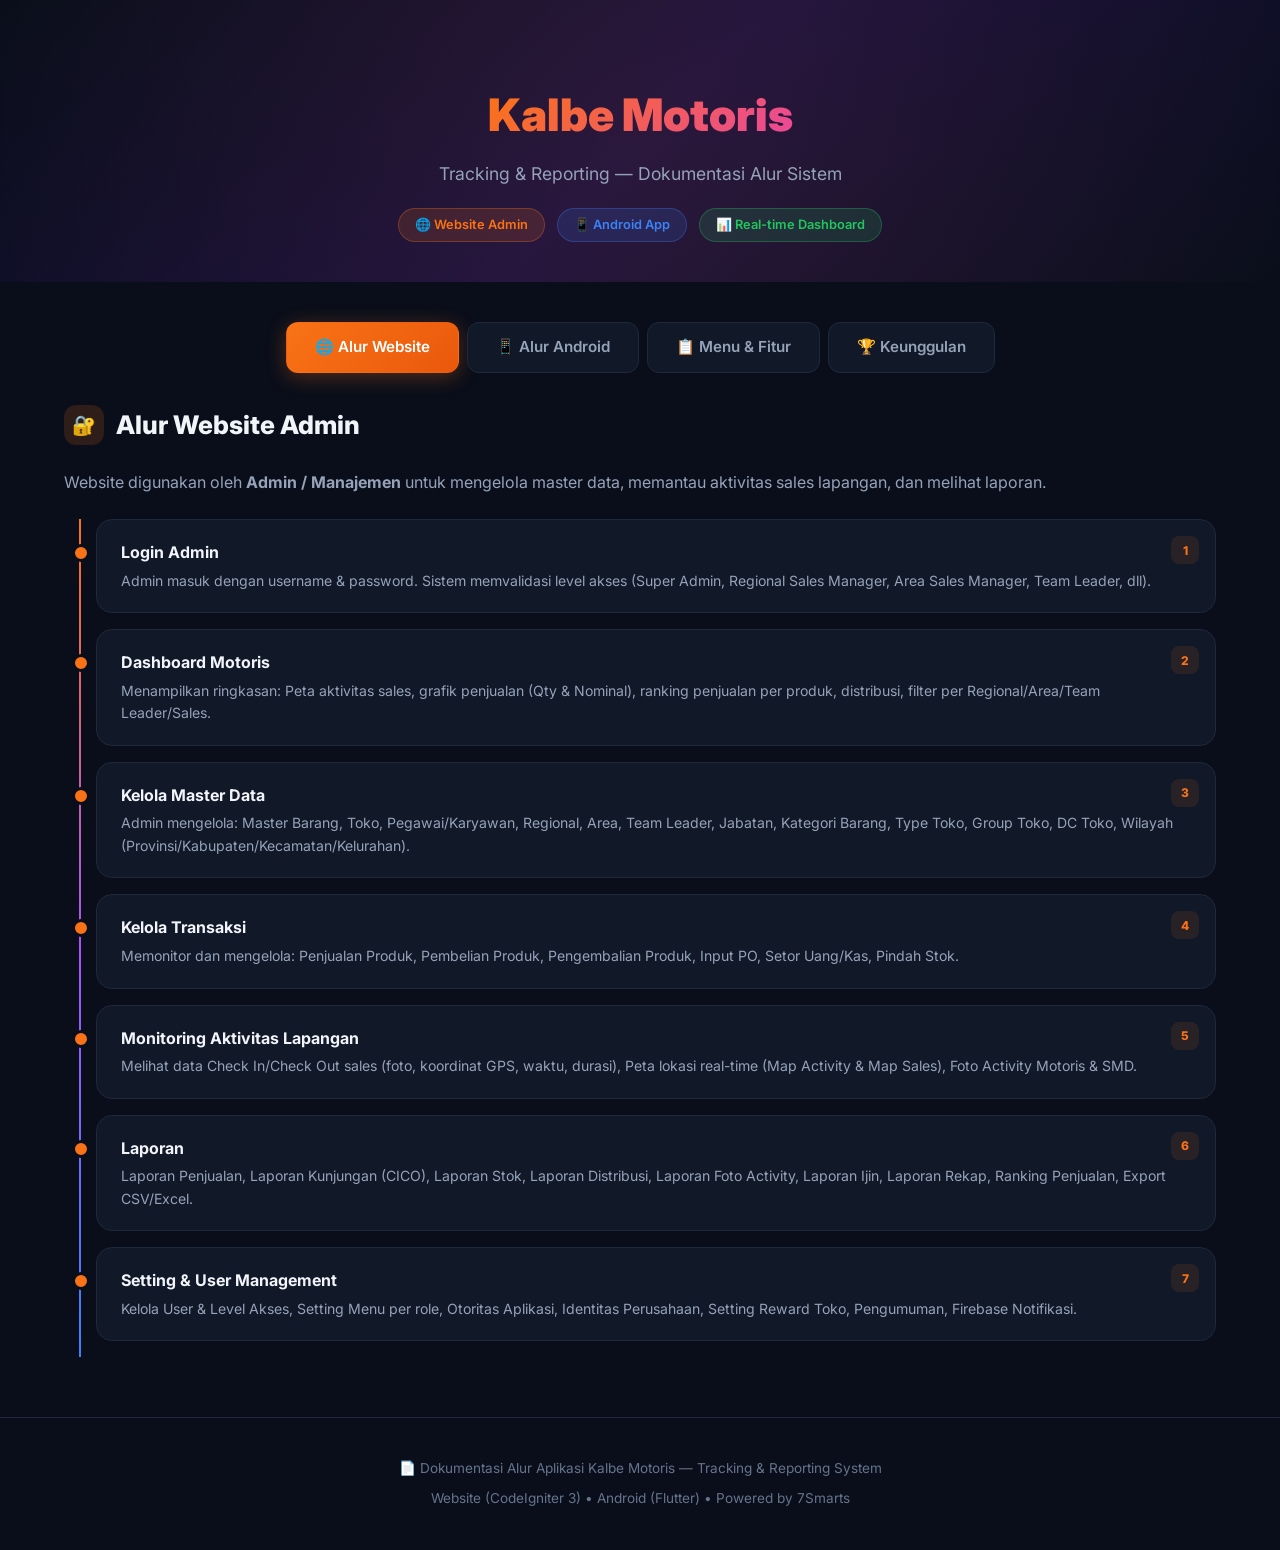
==== ag/index.html @ a58f9552 "oke" ====
<!DOCTYPE html>
<html lang="id">
<head>
  <meta charset="UTF-8">
  <meta name="viewport" content="width=device-width, initial-scale=1.0">
  <title>Alur Aplikasi — Kalbe Motoris</title>
  <link rel="stylesheet" href="style.css">
</head>
<body>

<!-- HERO -->
<div class="hero">
  <h1><span>Kalbe Motoris</span></h1>
  <p>Tracking &amp; Reporting — Dokumentasi Alur Sistem</p>
  <div class="badge-row">
    <span class="badge badge-orange">🌐 Website Admin</span>
    <span class="badge badge-blue">📱 Android App</span>
    <span class="badge badge-green">📊 Real-time Dashboard</span>
  </div>
</div>

<!-- TABS -->
<div class="container">
  <div class="tabs">
    <div class="tab active" onclick="showTab('web')">🌐 Alur Website</div>
    <div class="tab" onclick="showTab('android')">📱 Alur Android</div>
    <div class="tab" onclick="showTab('menu')">📋 Menu &amp; Fitur</div>
    <div class="tab" onclick="showTab('keunggulan')">🏆 Keunggulan</div>
  </div>

  <!-- ===== TAB: WEBSITE ===== -->
  <div id="tab-web" class="tab-content active">
    <div class="section">
      <div class="section-title"><div class="icon icon-orange">🔐</div> Alur Website Admin</div>
      <p style="color:var(--text2);margin-bottom:24px;">Website digunakan oleh <strong>Admin / Manajemen</strong> untuk mengelola master data, memantau aktivitas sales lapangan, dan melihat laporan.</p>
      <div class="flow">
        <div class="flow-step"><span class="step-num">1</span><h4>Login Admin</h4><p>Admin masuk dengan username & password. Sistem memvalidasi level akses (Super Admin, Regional Sales Manager, Area Sales Manager, Team Leader, dll).</p></div>
        <div class="flow-step"><span class="step-num">2</span><h4>Dashboard Motoris</h4><p>Menampilkan ringkasan: Peta aktivitas sales, grafik penjualan (Qty & Nominal), ranking penjualan per produk, distribusi, filter per Regional/Area/Team Leader/Sales.</p></div>
        <div class="flow-step"><span class="step-num">3</span><h4>Kelola Master Data</h4><p>Admin mengelola: Master Barang, Toko, Pegawai/Karyawan, Regional, Area, Team Leader, Jabatan, Kategori Barang, Type Toko, Group Toko, DC Toko, Wilayah (Provinsi/Kabupaten/Kecamatan/Kelurahan).</p></div>
        <div class="flow-step"><span class="step-num">4</span><h4>Kelola Transaksi</h4><p>Memonitor dan mengelola: Penjualan Produk, Pembelian Produk, Pengembalian Produk, Input PO, Setor Uang/Kas, Pindah Stok.</p></div>
        <div class="flow-step"><span class="step-num">5</span><h4>Monitoring Aktivitas Lapangan</h4><p>Melihat data Check In/Check Out sales (foto, koordinat GPS, waktu, durasi), Peta lokasi real-time (Map Activity & Map Sales), Foto Activity Motoris & SMD.</p></div>
        <div class="flow-step"><span class="step-num">6</span><h4>Laporan</h4><p>Laporan Penjualan, Laporan Kunjungan (CICO), Laporan Stok, Laporan Distribusi, Laporan Foto Activity, Laporan Ijin, Laporan Rekap, Ranking Penjualan, Export CSV/Excel.</p></div>
        <div class="flow-step"><span class="step-num">7</span><h4>Setting & User Management</h4><p>Kelola User & Level Akses, Setting Menu per role, Otoritas Aplikasi, Identitas Perusahaan, Setting Reward Toko, Pengumuman, Firebase Notifikasi.</p></div>
      </div>
    </div>
  </div>

  <!-- ===== TAB: ANDROID ===== -->
  <div id="tab-android" class="tab-content">
    <div class="section">
      <div class="section-title"><div class="icon icon-blue">📱</div> Alur Aplikasi Android (Sales Lapangan)</div>
      <p style="color:var(--text2);margin-bottom:24px;">Aplikasi Android (Flutter) digunakan oleh <strong>Sales/Motoris</strong> di lapangan untuk check in ke toko, melakukan transaksi, dan dokumentasi aktivitas.</p>
      <div class="flow">
        <div class="flow-step"><span class="step-num">1</span><h4>Splash Screen</h4><p>Menampilkan logo Kalbe Motoris selama 1 detik saat inisialisasi aplikasi. Dark mode dengan aksen oranye.</p></div>
        <div class="flow-step"><span class="step-num">2</span><h4>Login</h4><p>Input Username & Password. Auto-login jika sesi masih aktif. Tersimpan di SharedPreferences. Jika password baru, diarahkan ke halaman Ganti Password.</p></div>
        <div class="flow-step"><span class="step-num">3</span><h4>Home Panel (Bottom Navigation)</h4><p>5 tab navigasi bawah: <strong>Home</strong> (Check In & Menu), <strong>Log Produk</strong> (riwayat produk), <strong>Log Uang</strong> (riwayat keuangan), <strong>Log Activity</strong> (riwayat aktivitas), <strong>Profile</strong> (data diri & logout).</p></div>
        <div class="flow-step"><span class="step-num">4</span><h4>Check In ke Toko</h4><p>Sales memilih toko terdekat (berdasarkan GPS) atau membuat toko baru (NOO). Wajib foto Check In. Lokasi GPS & alamat otomatis tercatat. Peta Google Maps menampilkan posisi saat ini.</p></div>
        <div class="flow-step"><span class="step-num">5</span><h4>Menu Transaksi (Setelah Check In)</h4><p>Menu muncul dinamis sesuai hak akses. Tersedia: Penjualan, Pembelian, Distribusi Produk, Distribusi Kategori, Foto Activity Motoris, Foto Activity SMD, Pengembalian, Input PO, Setor Uang, Input Stok, Input Ijin.</p></div>
        <div class="flow-step"><span class="step-num">6</span><h4>Transaksi di Toko</h4><p><strong>Penjualan:</strong> Pilih produk → input qty & harga → simpan detail → posting.<br><strong>Pembelian:</strong> Catat pembelian dari distributor.<br><strong>Distribusi:</strong> Checklist ketersediaan produk di toko vs kompetitor.<br><strong>Foto Activity:</strong> Upload foto aktivitas promosi di toko.</p></div>
        <div class="flow-step"><span class="step-num">7</span><h4>Check Out</h4><p>Setelah selesai, sales melakukan Check Out. Wajib foto Check Out. Lokasi GPS tercatat. Durasi kunjungan terhitung otomatis.</p></div>
        <div class="flow-step"><span class="step-num">8</span><h4>Kunjungan Berikutnya</h4><p>Sales berpindah ke toko lain, ulangi proses Check In → Transaksi → Check Out. Jumlah kunjungan hari ini tercatat di Home.</p></div>
      </div>
    </div>
  </div>

  <!-- ===== TAB: MENU ===== -->
  <div id="tab-menu" class="tab-content">
    <!-- Website Menus -->
    <div class="section">
      <div class="section-title"><div class="icon icon-orange">🌐</div> Menu Website Admin</div>
      <div class="menu-grid">
        <div class="menu-card"><h4><span class="emoji">📊</span> Dashboard Motoris</h4><p>Dashboard interaktif dengan grafik penjualan (Qty & Nominal), ranking produk, peta aktivitas, filter multi-level (Nasional → Regional → Area → Team Leader → Sales).</p><span class="tag tag-laporan">Dashboard</span></div>
        <div class="menu-card"><h4><span class="emoji">📦</span> Master Barang</h4><p>Kelola data produk: kode, nama, kategori, type, merk, satuan, kelompok, harga. Termasuk detail barang dan rasio satuan.</p><span class="tag tag-master">Master</span></div>
        <div class="menu-card"><h4><span class="emoji">🏪</span> Master Toko</h4><p>Data toko/outlet: nama, alamat, group toko, type toko, DC toko, kelurahan, koordinat GPS, type lokasi.</p><span class="tag tag-master">Master</span></div>
        <div class="menu-card"><h4><span class="emoji">👥</span> Master Pegawai</h4><p>Data karyawan, jabatan, team level (Regional, Sub-Regional, Team Leader, Cabang), area kerja, dan wilayah.</p><span class="tag tag-master">Master</span></div>
        <div class="menu-card"><h4><span class="emoji">🗺️</span> Wilayah</h4><p>Kelola hierarki wilayah: Provinsi, Kabupaten, Kecamatan, Kelurahan. Regional, Area, dan Spot Area.</p><span class="tag tag-master">Master</span></div>
        <div class="menu-card"><h4><span class="emoji">🛒</span> Penjualan</h4><p>Monitoring transaksi penjualan dari sales lapangan. Detail produk, qty, harga, total per transaksi.</p><span class="tag tag-transaksi">Transaksi</span></div>
        <div class="menu-card"><h4><span class="emoji">📥</span> Pembelian</h4><p>Catat pembelian produk dari distributor. Master & detail pembelian.</p><span class="tag tag-transaksi">Transaksi</span></div>
        <div class="menu-card"><h4><span class="emoji">🔄</span> Pengembalian</h4><p>Proses retur/pengembalian produk dari toko ke distributor.</p><span class="tag tag-transaksi">Transaksi</span></div>
        <div class="menu-card"><h4><span class="emoji">📋</span> Input PO</h4><p>Purchase Order dari toko. Master & detail PO dengan approval flow.</p><span class="tag tag-transaksi">Transaksi</span></div>
        <div class="menu-card"><h4><span class="emoji">💰</span> Setor Uang/Kas</h4><p>Pencatatan setor uang dari sales, setor kas, setor bank, penyerahan uang.</p><span class="tag tag-transaksi">Transaksi</span></div>
        <div class="menu-card"><h4><span class="emoji">📊</span> Laporan Penjualan</h4><p>Rekap penjualan per periode, per sales, per produk, per toko. Download Excel/CSV.</p><span class="tag tag-laporan">Laporan</span></div>
        <div class="menu-card"><h4><span class="emoji">📍</span> Laporan Kunjungan (CICO)</h4><p>Check In/Check Out: waktu, durasi, foto, lokasi GPS, alamat lengkap per sales per hari.</p><span class="tag tag-laporan">Laporan</span></div>
        <div class="menu-card"><h4><span class="emoji">📸</span> Laporan Foto Activity</h4><p>Foto aktivitas motoris & SMD di toko. Foto promosi, display, branding.</p><span class="tag tag-laporan">Laporan</span></div>
        <div class="menu-card"><h4><span class="emoji">📈</span> Laporan Distribusi</h4><p>Checklist distribusi produk per toko. Distribusi by produk & by kategori.</p><span class="tag tag-laporan">Laporan</span></div>
        <div class="menu-card"><h4><span class="emoji">📦</span> Laporan Stok</h4><p>Monitoring stok per outlet, stok harian, stock report, status stok.</p><span class="tag tag-laporan">Laporan</span></div>
        <div class="menu-card"><h4><span class="emoji">🗺️</span> Map Activity</h4><p>Peta real-time lokasi sales dan aktivitas kunjungan per tanggal.</p><span class="tag tag-laporan">Laporan</span></div>
        <div class="menu-card"><h4><span class="emoji">👤</span> User & Akses</h4><p>Manajemen user, level akses, otoritas per menu (Add/Edit/Delete/Print).</p><span class="tag tag-setting">Setting</span></div>
        <div class="menu-card"><h4><span class="emoji">⚙️</span> Setting</h4><p>Identitas perusahaan, reward toko, jadwal reward, pengumuman, firebase notifikasi.</p><span class="tag tag-setting">Setting</span></div>
      </div>
    </div>

    <!-- Android Menus -->
    <div class="section">
      <div class="section-title"><div class="icon icon-blue">📱</div> Menu Aplikasi Android</div>
      <div class="menu-grid">
        <div class="menu-card"><h4><span class="emoji">📍</span> Check In / Check Out</h4><p>GPS-based check in ke toko terdaftar atau buat toko baru (NOO). Foto wajib, koordinat & alamat otomatis, Google Maps, tracking durasi kunjungan.</p><span class="tag tag-field">Lapangan</span></div>
        <div class="menu-card"><h4><span class="emoji">🛒</span> Penjualan</h4><p>Input penjualan produk di toko setelah check in. Pilih produk, qty, harga. Multi-item per transaksi. Auto-sync ke server.</p><span class="tag tag-transaksi">Transaksi</span></div>
        <div class="menu-card"><h4><span class="emoji">📥</span> Pembelian</h4><p>Catat pembelian produk dari distributor. Khusus tipe toko Distributor.</p><span class="tag tag-transaksi">Transaksi</span></div>
        <div class="menu-card"><h4><span class="emoji">📊</span> Distribusi Produk</h4><p>Checklist ketersediaan produk Kalbe vs kompetitor di rak toko. Data distribusi per produk.</p><span class="tag tag-field">Lapangan</span></div>
        <div class="menu-card"><h4><span class="emoji">📂</span> Distribusi Kategori</h4><p>Checklist distribusi berdasarkan kategori produk. Analisa penetrasi per kategori.</p><span class="tag tag-field">Lapangan</span></div>
        <div class="menu-card"><h4><span class="emoji">📸</span> Foto Activity Motoris</h4><p>Upload foto aktivitas motoris di toko: display produk, promo, branding. Pilih jenis foto sesuai kategori.</p><span class="tag tag-field">Lapangan</span></div>
        <div class="menu-card"><h4><span class="emoji">📷</span> Foto Activity SMD</h4><p>Upload foto aktivitas SMD dengan sub-detail. Dokumentasi aktivitas sales & marketing.</p><span class="tag tag-field">Lapangan</span></div>
        <div class="menu-card"><h4><span class="emoji">🔄</span> Pengembalian</h4><p>Proses retur produk dari toko. Khusus tipe toko Distributor.</p><span class="tag tag-transaksi">Transaksi</span></div>
        <div class="menu-card"><h4><span class="emoji">📋</span> Input PO</h4><p>Input Purchase Order dari toko. Master & detail item PO.</p><span class="tag tag-transaksi">Transaksi</span></div>
        <div class="menu-card"><h4><span class="emoji">💰</span> Setor Uang</h4><p>Pencatatan setor uang hasil penjualan. Dengan opsi setor manual.</p><span class="tag tag-transaksi">Transaksi</span></div>
        <div class="menu-card"><h4><span class="emoji">📦</span> Input Stok</h4><p>Input stok produk di toko. Monitoring ketersediaan barang.</p><span class="tag tag-field">Lapangan</span></div>
        <div class="menu-card"><h4><span class="emoji">📝</span> Input Ijin</h4><p>Pengajuan ijin/cuti dari sales. Dengan flow approval dan posting.</p><span class="tag tag-setting">Administrasi</span></div>
        <div class="menu-card"><h4><span class="emoji">📦</span> Log Produk</h4><p>Riwayat transaksi produk: penjualan, pembelian, stok masuk/keluar.</p><span class="tag tag-laporan">Log</span></div>
        <div class="menu-card"><h4><span class="emoji">💵</span> Log Uang</h4><p>Riwayat transaksi keuangan: setor uang, kas masuk/keluar.</p><span class="tag tag-laporan">Log</span></div>
        <div class="menu-card"><h4><span class="emoji">🏃</span> Log Activity</h4><p>Riwayat aktivitas lapangan: kunjungan, check in/out, transaksi.</p><span class="tag tag-laporan">Log</span></div>
        <div class="menu-card"><h4><span class="emoji">👤</span> Profile & Ganti Password</h4><p>Lihat data profil sales, jabatan, team, area, regional. Ganti password.</p><span class="tag tag-setting">Akun</span></div>
      </div>
    </div>
  </div>

  <!-- ===== TAB: KEUNGGULAN ===== -->
  <div id="tab-keunggulan" class="tab-content">
    <div class="section">
      <div class="section-title"><div class="icon icon-green">🏆</div> Keunggulan vs Kompetitor</div>
      <div class="adv-grid">
        <div class="adv-card">
          <h4>📍 GPS-Based Check In/Out</h4>
          <ul>
            <li>Validasi lokasi real-time dengan Google Maps</li>
            <li>Deteksi lokasi palsu (mock location detection)</li>
            <li>Foto wajib saat Check In & Check Out sebagai bukti</li>
            <li>Pencatatan durasi kunjungan otomatis</li>
            <li>Alamat otomatis dari geocoding (reverse geocoding)</li>
          </ul>
        </div>
        <div class="adv-card">
          <h4>🔐 Multi-Level Akses Hierarkis</h4>
          <ul>
            <li>Hierarki: SA → Regional → Sub-Regional → Team Leader → Cabang → Sales</li>
            <li>Dashboard filter otomatis sesuai level user</li>
            <li>Menu dinamis sesuai hak akses (konfigurasi per user)</li>
            <li>Otoritas CRUD per menu (Add/Edit/Delete/Print)</li>
          </ul>
        </div>
        <div class="adv-card">
          <h4>📊 Dashboard Analitik Real-time</h4>
          <ul>
            <li>Grafik penjualan by Qty & Nominal (ApexCharts)</li>
            <li>Ranking penjualan per produk</li>
            <li>Penjualan per sales per produk</li>
            <li>Analisa distribusi produk vs kompetitor</li>
            <li>Filter multi-level: Nasional hingga per Sales</li>
          </ul>
        </div>
        <div class="adv-card">
          <h4>📱 Aplikasi Mobile Flutter (Cross-Platform)</h4>
          <ul>
            <li>Built dengan Flutter — performa native di Android & iOS</li>
            <li>Dark Mode modern dengan UI yang intuitif</li>
            <li>Offline-capable (SharedPreferences untuk session)</li>
            <li>Auto-login untuk produktivitas sales</li>
          </ul>
        </div>
        <div class="adv-card">
          <h4>🏪 Manajemen Toko Lengkap (NOO Support)</h4>
          <ul>
            <li>NOO (New Open Outlet) — sales bisa daftarkan toko baru langsung dari lapangan</li>
            <li>Toko terdekat otomatis berdasarkan radius GPS</li>
            <li>Klasifikasi: Group Toko, Type Toko, DC Toko, Type Lokasi</li>
            <li>Integrasi wilayah lengkap (Provinsi → Kelurahan)</li>
          </ul>
        </div>
        <div class="adv-card">
          <h4>📸 Dokumentasi Foto Aktivitas</h4>
          <ul>
            <li>Foto Activity Motoris & SMD dengan kategorisasi</li>
            <li>Upload langsung dari kamera smartphone</li>
            <li>Terintegrasi dengan data check in toko</li>
            <li>Laporan foto activity lengkap di website admin</li>
          </ul>
        </div>
        <div class="adv-card">
          <h4>📈 Distribusi & Kompetitor Analysis</h4>
          <ul>
            <li>Checklist distribusi produk di setiap toko</li>
            <li>Perbandingan produk sendiri vs kompetitor</li>
            <li>Distribusi by produk & by kategori</li>
            <li>Data real-time untuk strategi penetrasi pasar</li>
          </ul>
        </div>
        <div class="adv-card">
          <h4>🔔 Notifikasi & Komunikasi</h4>
          <ul>
            <li>Firebase Cloud Messaging untuk push notification</li>
            <li>Pengumuman dari admin ke semua sales</li>
            <li>Kirim pesan internal ke pegawai</li>
            <li>Alert system untuk approval & posting</li>
          </ul>
        </div>
      </div>
    </div>

    <!-- Comparison Table -->
    <div class="section">
      <div class="section-title"><div class="icon icon-purple">📊</div> Perbandingan dengan Kompetitor</div>
      <div style="overflow-x:auto;">
        <table class="compare-table">
          <thead>
            <tr>
              <th>Fitur</th>
              <th>Kalbe Motoris</th>
              <th>Kompetitor Umum</th>
            </tr>
          </thead>
          <tbody>
            <tr><td>GPS Check In/Out dengan Foto</td><td class="check">✓ Lengkap + Anti Fake GPS</td><td class="cross">✗ Sebagian tanpa foto</td></tr>
            <tr><td>Dashboard Multi-Level Hierarki</td><td class="check">✓ 6 Level (SA→Sales)</td><td class="cross">✗ Umumnya 2-3 level</td></tr>
            <tr><td>NOO (New Open Outlet) dari Lapangan</td><td class="check">✓ Sales bisa daftar toko baru</td><td class="cross">✗ Harus via admin</td></tr>
            <tr><td>Distribusi Produk vs Kompetitor</td><td class="check">✓ Checklist per produk & kategori</td><td class="cross">✗ Jarang tersedia</td></tr>
            <tr><td>Foto Activity Terkategorisasi</td><td class="check">✓ Motoris & SMD terpisah</td><td class="cross">✗ Foto tanpa kategori</td></tr>
            <tr><td>Grafik Penjualan Interaktif</td><td class="check">✓ ApexCharts multi-dimensi</td><td>○ Grafik sederhana</td></tr>
            <tr><td>Map Real-time Lokasi Sales</td><td class="check">✓ Google Maps terintegrasi</td><td>○ Sebagian ada</td></tr>
            <tr><td>Menu Dinamis per Hak Akses</td><td class="check">✓ Konfigurasi per user</td><td class="cross">✗ Menu statis</td></tr>
            <tr><td>Multi-Transaksi (Jual/Beli/PO/Retur)</td><td class="check">✓ Lengkap semua tipe</td><td>○ Umumnya hanya penjualan</td></tr>
            <tr><td>Export Laporan (Excel/CSV)</td><td class="check">✓ Multi-format export</td><td>○ Terbatas</td></tr>
            <tr><td>Cross-Platform (Android & iOS)</td><td class="check">✓ Flutter Framework</td><td class="cross">✗ Kebanyakan Android only</td></tr>
            <tr><td>Setor Uang & Kas Management</td><td class="check">✓ Lengkap + manual option</td><td class="cross">✗ Jarang tersedia</td></tr>
          </tbody>
        </table>
      </div>
    </div>
  </div>

</div>

<!-- Footer -->
<div class="footer">
  <p>📄 Dokumentasi Alur Aplikasi Kalbe Motoris — Tracking & Reporting System</p>
  <p style="margin-top:8px;">Website (CodeIgniter 3) • Android (Flutter) • Powered by 7Smarts</p>
</div>

<script>
function showTab(id) {
  document.querySelectorAll('.tab-content').forEach(el => el.classList.remove('active'));
  document.querySelectorAll('.tab').forEach(el => el.classList.remove('active'));
  document.getElementById('tab-' + id).classList.add('active');
  event.target.classList.add('active');
  window.scrollTo({ top: 200, behavior: 'smooth' });
}
</script>
</body>
</html>
---- ag/style.css ----
@import url('https://fonts.googleapis.com/css2?family=Inter:wght@300;400;500;600;700;800;900&display=swap');

:root {
  --bg: #0a0e1a;
  --card: #111827;
  --card2: #1a2236;
  --border: #1e293b;
  --accent: #f97316;
  --accent2: #fb923c;
  --blue: #3b82f6;
  --green: #22c55e;
  --purple: #a855f7;
  --pink: #ec4899;
  --cyan: #06b6d4;
  --text: #f1f5f9;
  --text2: #94a3b8;
  --text3: #64748b;
  --radius: 16px;
  --shadow: 0 4px 24px rgba(0,0,0,.4);
}

* { margin:0; padding:0; box-sizing:border-box; }
body { font-family:'Inter',sans-serif; background:var(--bg); color:var(--text); line-height:1.6; }
.container { max-width:1200px; margin:0 auto; padding:0 24px; }

/* Hero */
.hero {
  text-align:center; padding:80px 24px 40px;
  background: linear-gradient(135deg, #0a0e1a 0%, #1a1040 50%, #0a0e1a 100%);
  position:relative; overflow:hidden;
}
.hero::before {
  content:''; position:absolute; top:-50%; left:-50%; width:200%; height:200%;
  background: radial-gradient(circle at 50% 50%, rgba(249,115,22,.08) 0%, transparent 50%);
}
.hero h1 { font-size:2.8rem; font-weight:900; margin-bottom:8px; position:relative; }
.hero h1 span { background:linear-gradient(135deg, var(--accent), var(--pink)); -webkit-background-clip:text; -webkit-text-fill-color:transparent; }
.hero p { color:var(--text2); font-size:1.1rem; position:relative; }
.badge-row { display:flex; gap:12px; justify-content:center; margin-top:20px; position:relative; flex-wrap:wrap; }
.badge { padding:6px 16px; border-radius:20px; font-size:.8rem; font-weight:600; }
.badge-orange { background:rgba(249,115,22,.15); color:var(--accent); border:1px solid rgba(249,115,22,.3); }
.badge-blue { background:rgba(59,130,246,.15); color:var(--blue); border:1px solid rgba(59,130,246,.3); }
.badge-green { background:rgba(34,197,94,.15); color:var(--green); border:1px solid rgba(34,197,94,.3); }

/* Tabs */
.tabs { display:flex; justify-content:center; gap:8px; margin:40px 0 32px; flex-wrap:wrap; }
.tab {
  padding:12px 28px; border-radius:12px; cursor:pointer; font-weight:600; font-size:.95rem;
  border:1px solid var(--border); background:var(--card); color:var(--text2); transition:.3s;
}
.tab:hover { border-color:var(--accent); color:var(--text); }
.tab.active { background:linear-gradient(135deg, var(--accent), #ea580c); color:#fff; border-color:transparent; box-shadow:0 4px 20px rgba(249,115,22,.3); }
.tab-content { display:none; animation:fadeIn .4s; }
.tab-content.active { display:block; }
@keyframes fadeIn { from{opacity:0;transform:translateY(10px)} to{opacity:1;transform:translateY(0)} }

/* Section */
.section { margin-bottom:48px; }
.section-title {
  font-size:1.6rem; font-weight:800; margin-bottom:24px; display:flex; align-items:center; gap:12px;
}
.section-title .icon {
  width:40px; height:40px; border-radius:12px; display:flex; align-items:center; justify-content:center; font-size:1.2rem;
}
.icon-orange { background:rgba(249,115,22,.15); }
.icon-blue { background:rgba(59,130,246,.15); }
.icon-green { background:rgba(34,197,94,.15); }
.icon-purple { background:rgba(168,85,247,.15); }

/* Flow */
.flow { display:flex; flex-direction:column; gap:0; position:relative; padding-left:32px; }
.flow::before { content:''; position:absolute; left:15px; top:0; bottom:0; width:2px; background:linear-gradient(to bottom, var(--accent), var(--purple), var(--blue)); }
.flow-step {
  position:relative; padding:20px 24px; background:var(--card); border:1px solid var(--border);
  border-radius:var(--radius); margin-bottom:16px; transition:.3s;
}
.flow-step:hover { border-color:var(--accent); transform:translateX(4px); box-shadow:var(--shadow); }
.flow-step::before {
  content:''; position:absolute; left:-25px; top:24px; width:12px; height:12px;
  border-radius:50%; background:var(--accent); border:3px solid var(--bg); z-index:1;
}
.flow-step h4 { font-size:1rem; font-weight:700; margin-bottom:4px; }
.flow-step p { color:var(--text2); font-size:.88rem; }
.flow-step .step-num {
  position:absolute; right:16px; top:16px; width:28px; height:28px; border-radius:8px;
  background:rgba(249,115,22,.1); color:var(--accent); display:flex; align-items:center;
  justify-content:center; font-size:.75rem; font-weight:800;
}

/* Menu Grid */
.menu-grid { display:grid; grid-template-columns:repeat(auto-fill, minmax(280px,1fr)); gap:16px; }
.menu-card {
  background:var(--card); border:1px solid var(--border); border-radius:var(--radius);
  padding:24px; transition:.3s; position:relative; overflow:hidden;
}
.menu-card:hover { border-color:var(--accent); transform:translateY(-2px); box-shadow:var(--shadow); }
.menu-card::before {
  content:''; position:absolute; top:0; left:0; right:0; height:3px;
  background:linear-gradient(90deg, var(--accent), var(--pink));
}
.menu-card h4 { font-size:1rem; font-weight:700; margin-bottom:8px; display:flex; align-items:center; gap:8px; }
.menu-card h4 .emoji { font-size:1.3rem; }
.menu-card p { color:var(--text2); font-size:.85rem; }
.menu-card .tag {
  display:inline-block; padding:2px 10px; border-radius:6px; font-size:.7rem; font-weight:600; margin-top:8px;
}
.tag-master { background:rgba(59,130,246,.12); color:var(--blue); }
.tag-transaksi { background:rgba(249,115,22,.12); color:var(--accent); }
.tag-laporan { background:rgba(34,197,94,.12); color:var(--green); }
.tag-setting { background:rgba(168,85,247,.12); color:var(--purple); }
.tag-field { background:rgba(236,72,153,.12); color:var(--pink); }

/* Advantages */
.adv-grid { display:grid; grid-template-columns:repeat(auto-fill, minmax(340px,1fr)); gap:20px; }
.adv-card {
  background: linear-gradient(135deg, var(--card) 0%, var(--card2) 100%);
  border:1px solid var(--border); border-radius:var(--radius); padding:28px; position:relative;
}
.adv-card:hover { border-color:var(--accent); }
.adv-card h4 { font-size:1.05rem; font-weight:700; margin-bottom:12px; display:flex; align-items:center; gap:10px; }
.adv-card ul { list-style:none; }
.adv-card li { padding:6px 0; color:var(--text2); font-size:.88rem; display:flex; align-items:flex-start; gap:8px; }
.adv-card li::before { content:'✓'; color:var(--green); font-weight:700; flex-shrink:0; }

/* Comparison */
.compare-table { width:100%; border-collapse:separate; border-spacing:0; border-radius:var(--radius); overflow:hidden; }
.compare-table th { background:var(--card2); padding:14px 16px; font-weight:700; font-size:.85rem; text-align:left; border-bottom:2px solid var(--accent); }
.compare-table td { padding:12px 16px; border-bottom:1px solid var(--border); font-size:.85rem; color:var(--text2); background:var(--card); }
.compare-table tr:hover td { background:var(--card2); }
.check { color:var(--green); font-weight:700; }
.cross { color:#ef4444; }

/* Footer */
.footer { text-align:center; padding:40px 24px; border-top:1px solid var(--border); margin-top:60px; color:var(--text3); font-size:.85rem; }

/* Responsive */
@media(max-width:768px) {
  .hero h1 { font-size:1.8rem; }
  .menu-grid, .adv-grid { grid-template-columns:1fr; }
  .tabs { flex-direction:column; align-items:center; }
  .compare-table { font-size:.75rem; }
  .compare-table th, .compare-table td { padding:8px; }
}
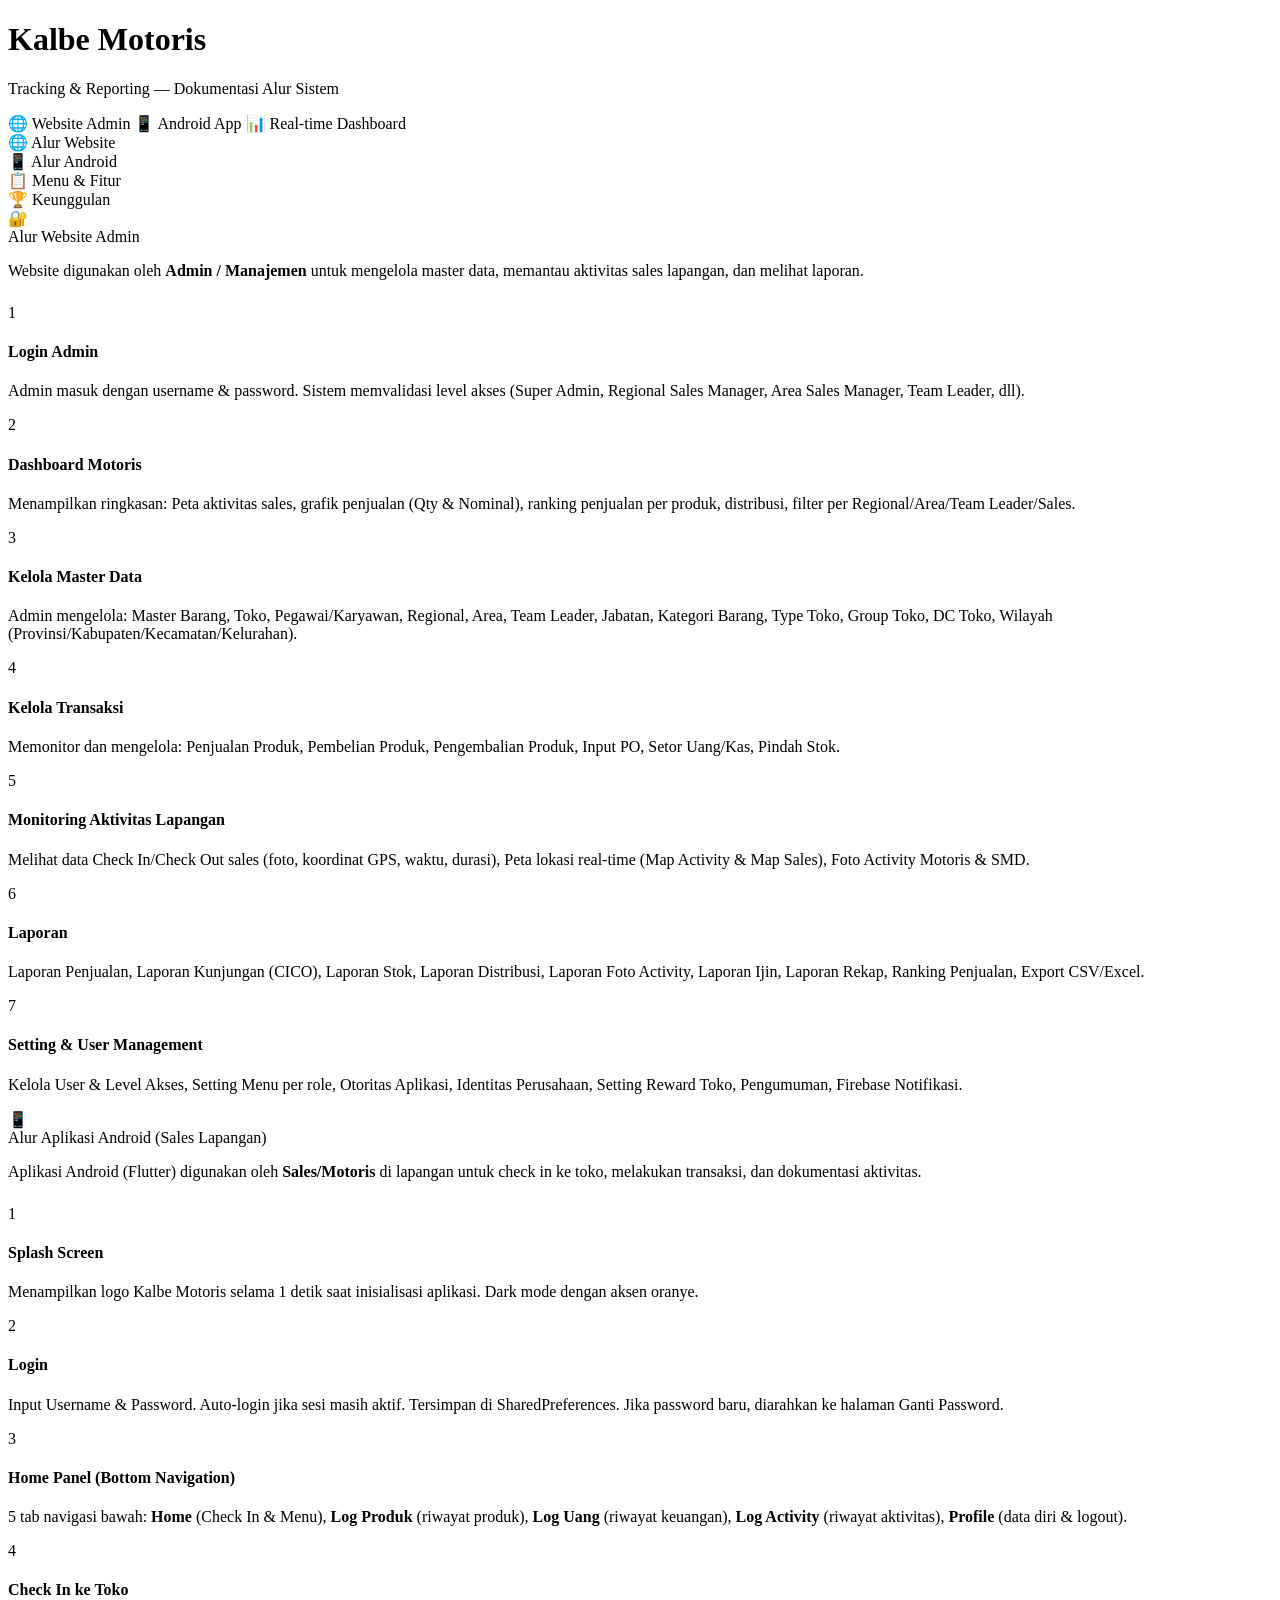
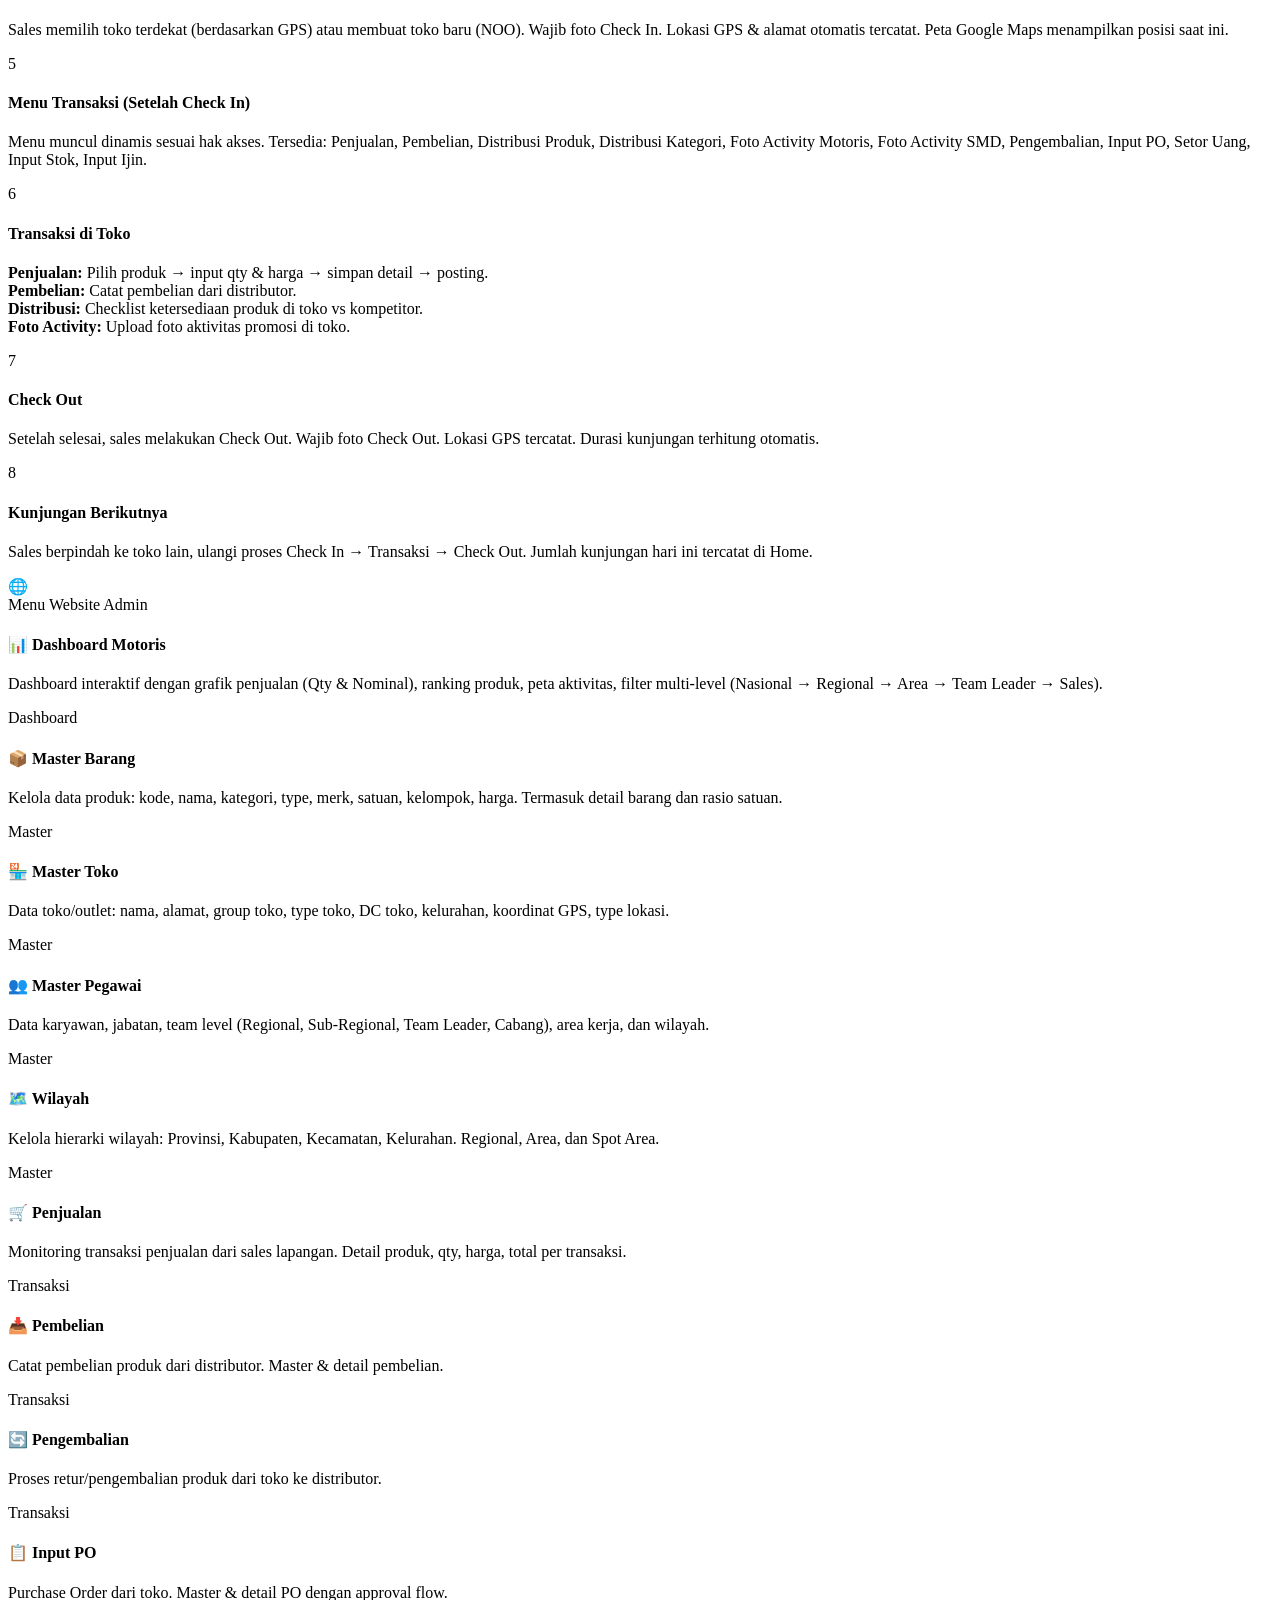
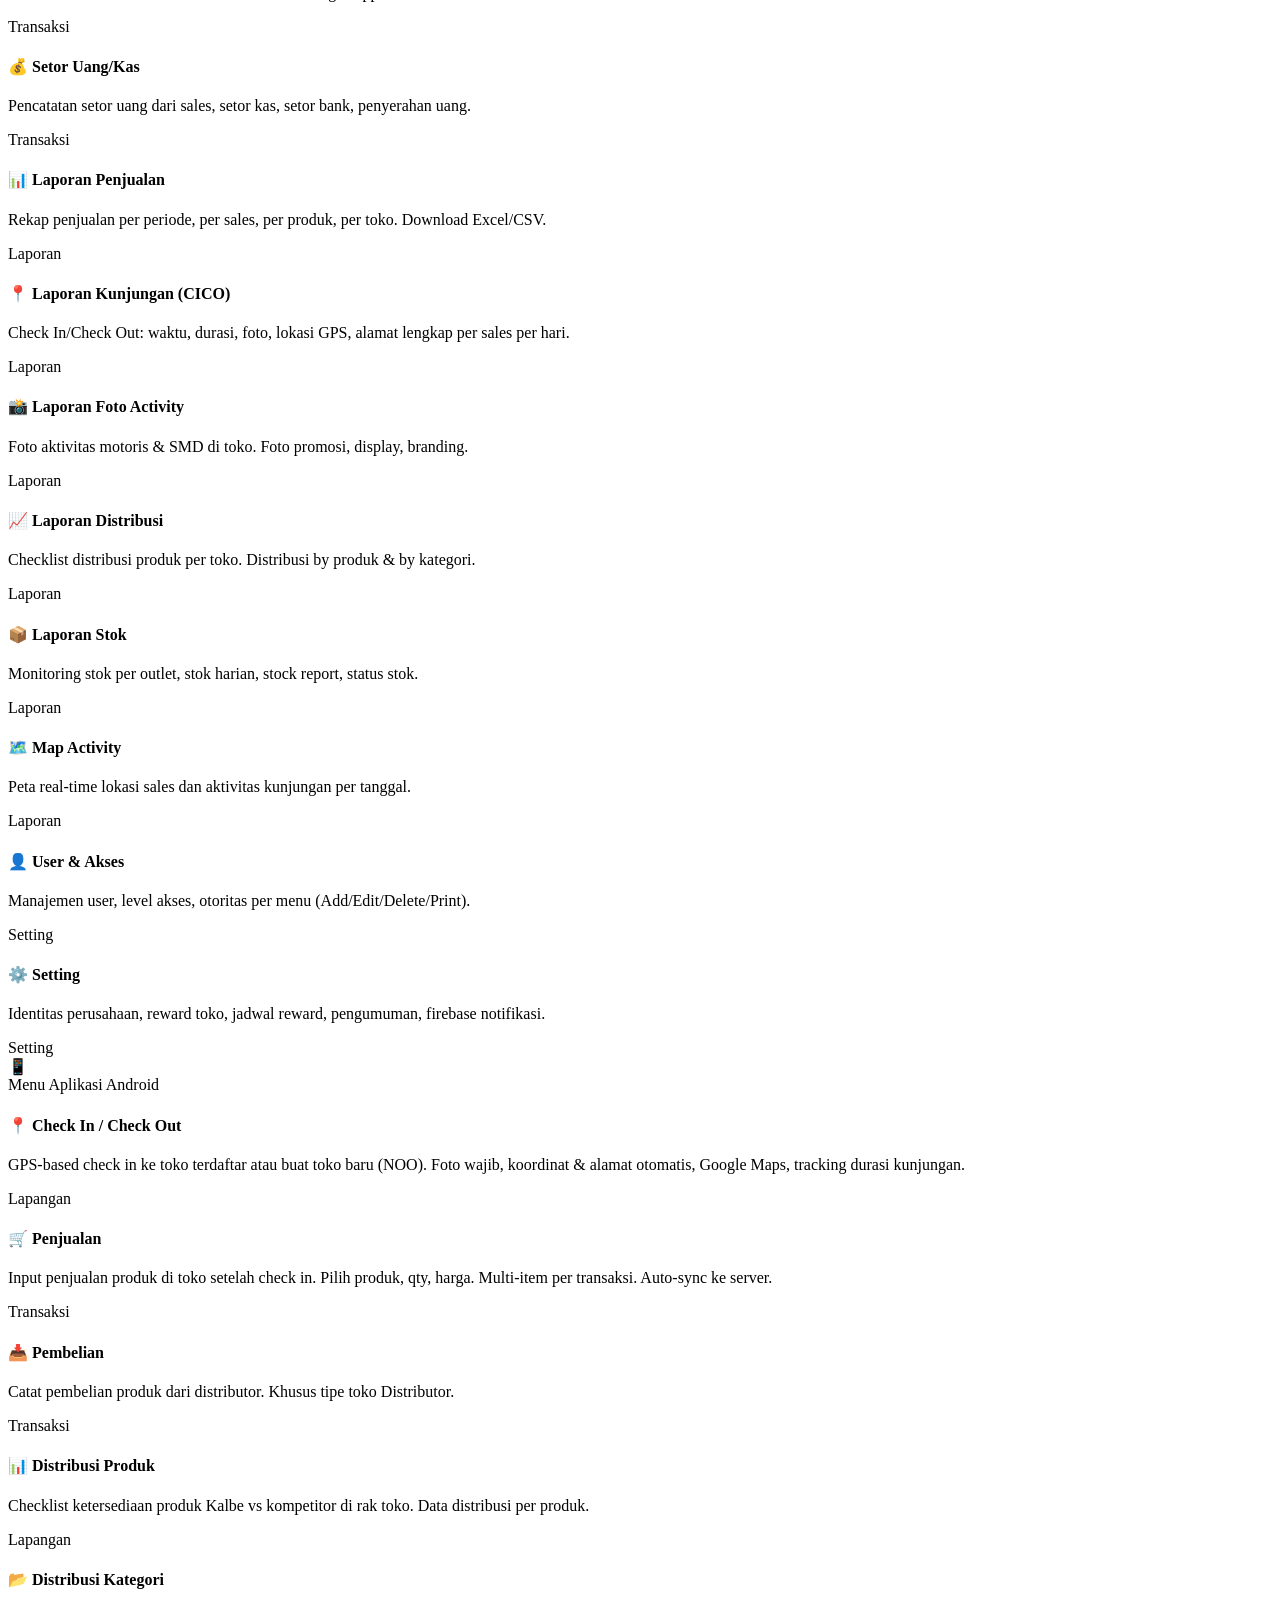
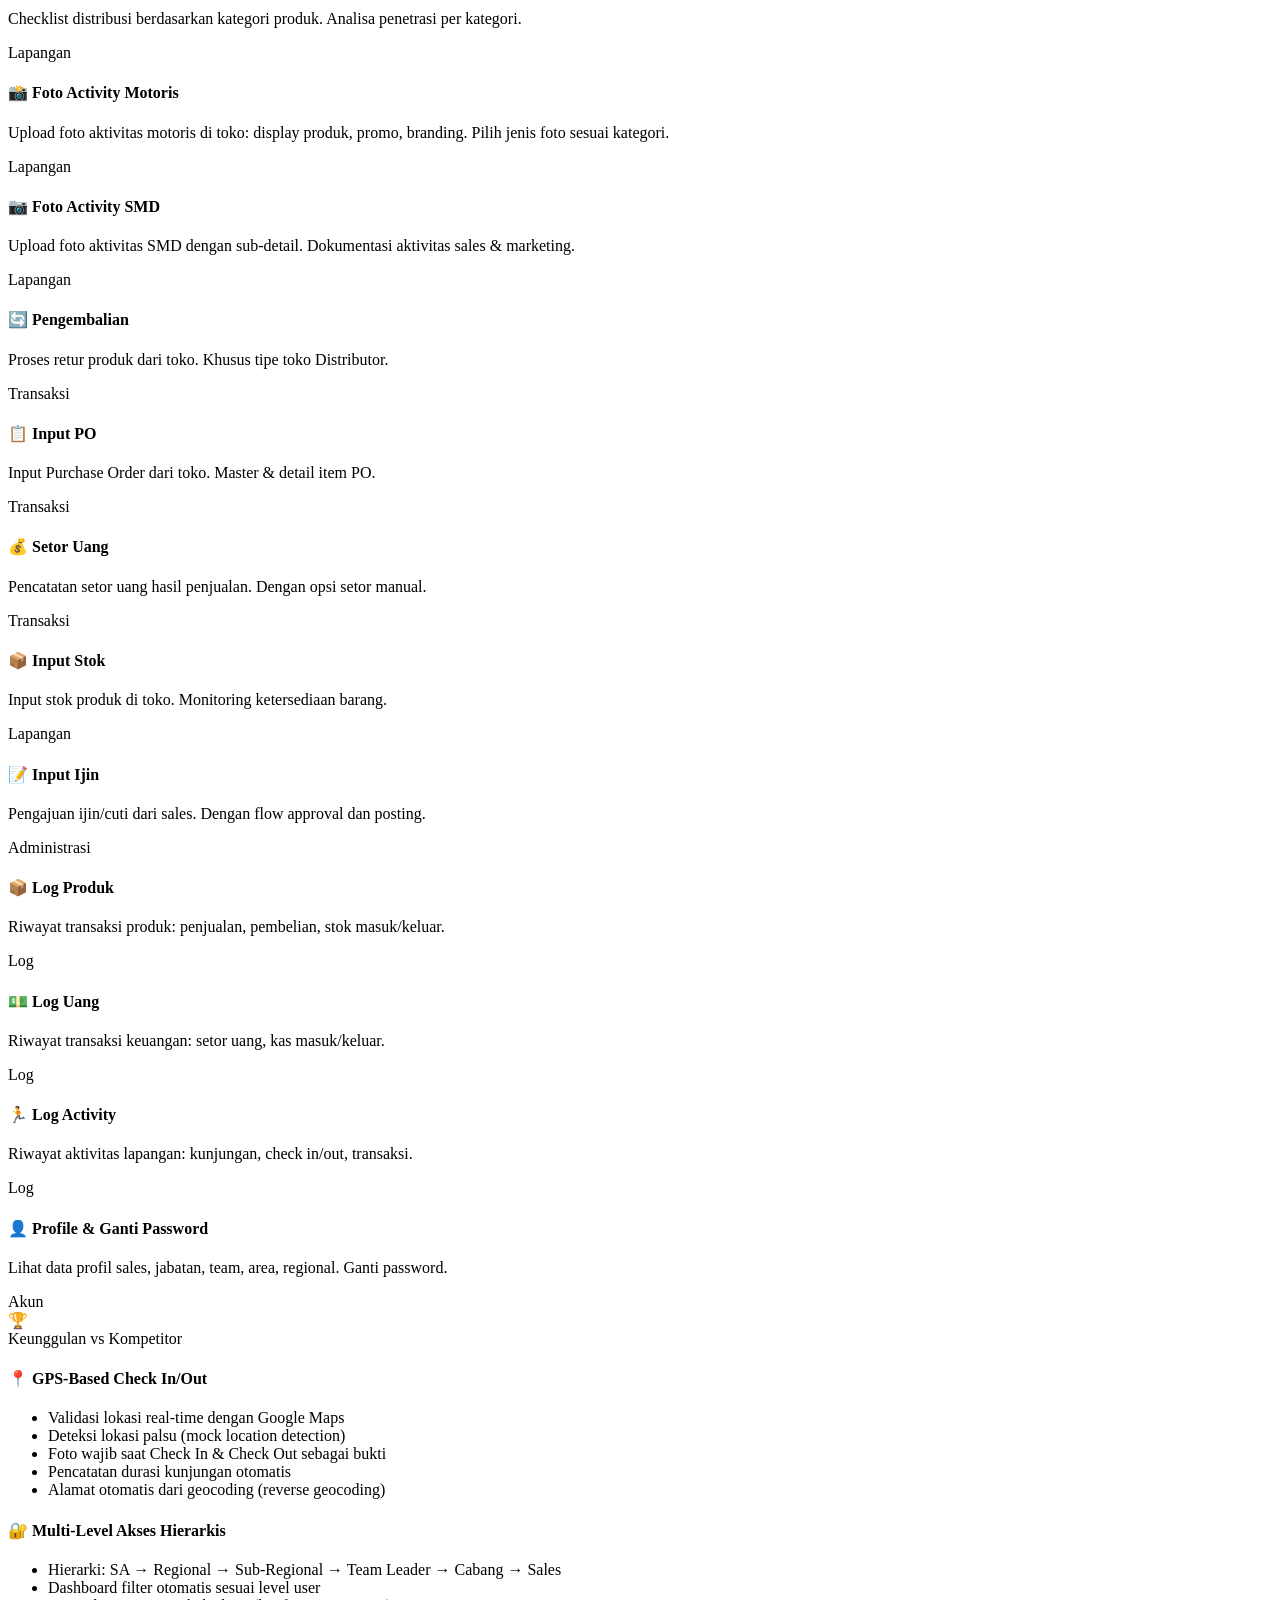
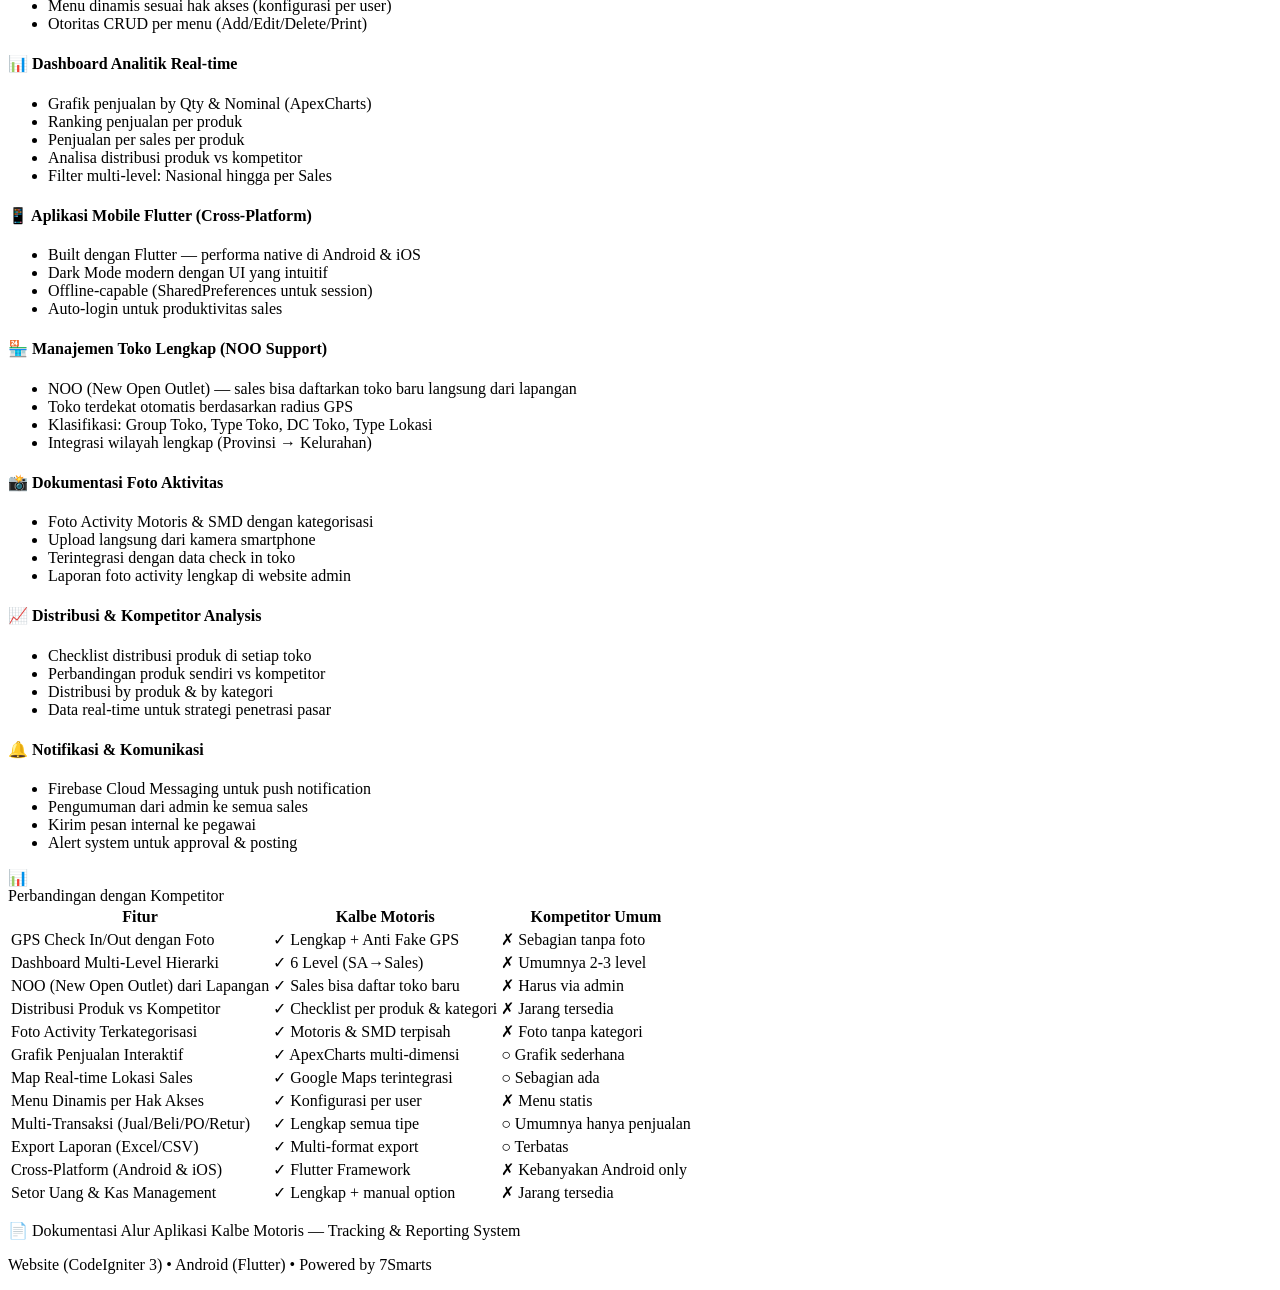
==== commit 359a2e59: "Update stylesheet link path in index.html" ====
--- a/ag/index.html
+++ b/ag/index.html
@@ -4,7 +4,7 @@
   <meta charset="UTF-8">
   <meta name="viewport" content="width=device-width, initial-scale=1.0">
   <title>Alur Aplikasi — Kalbe Motoris</title>
-  <link rel="stylesheet" href="style.css">
+  <link rel="stylesheet" href="ag/style.css">
 </head>
 <body>
 
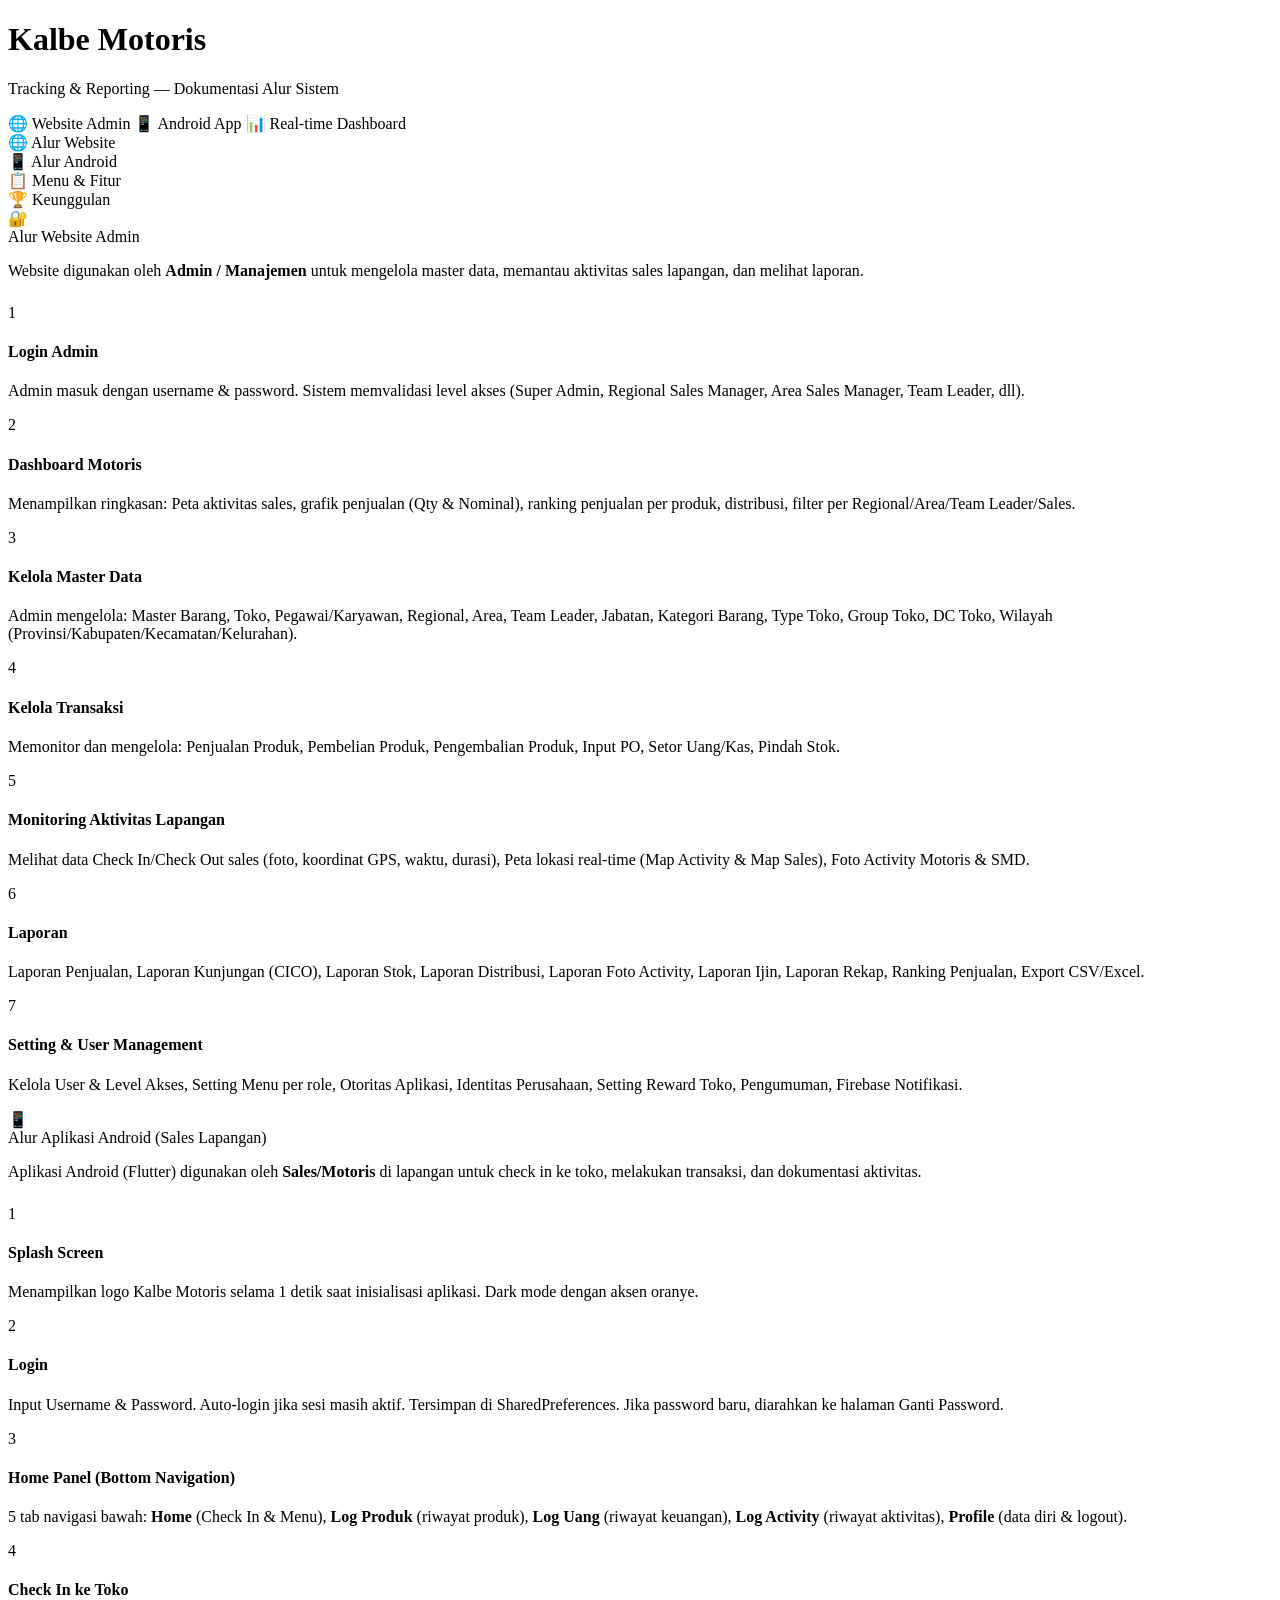
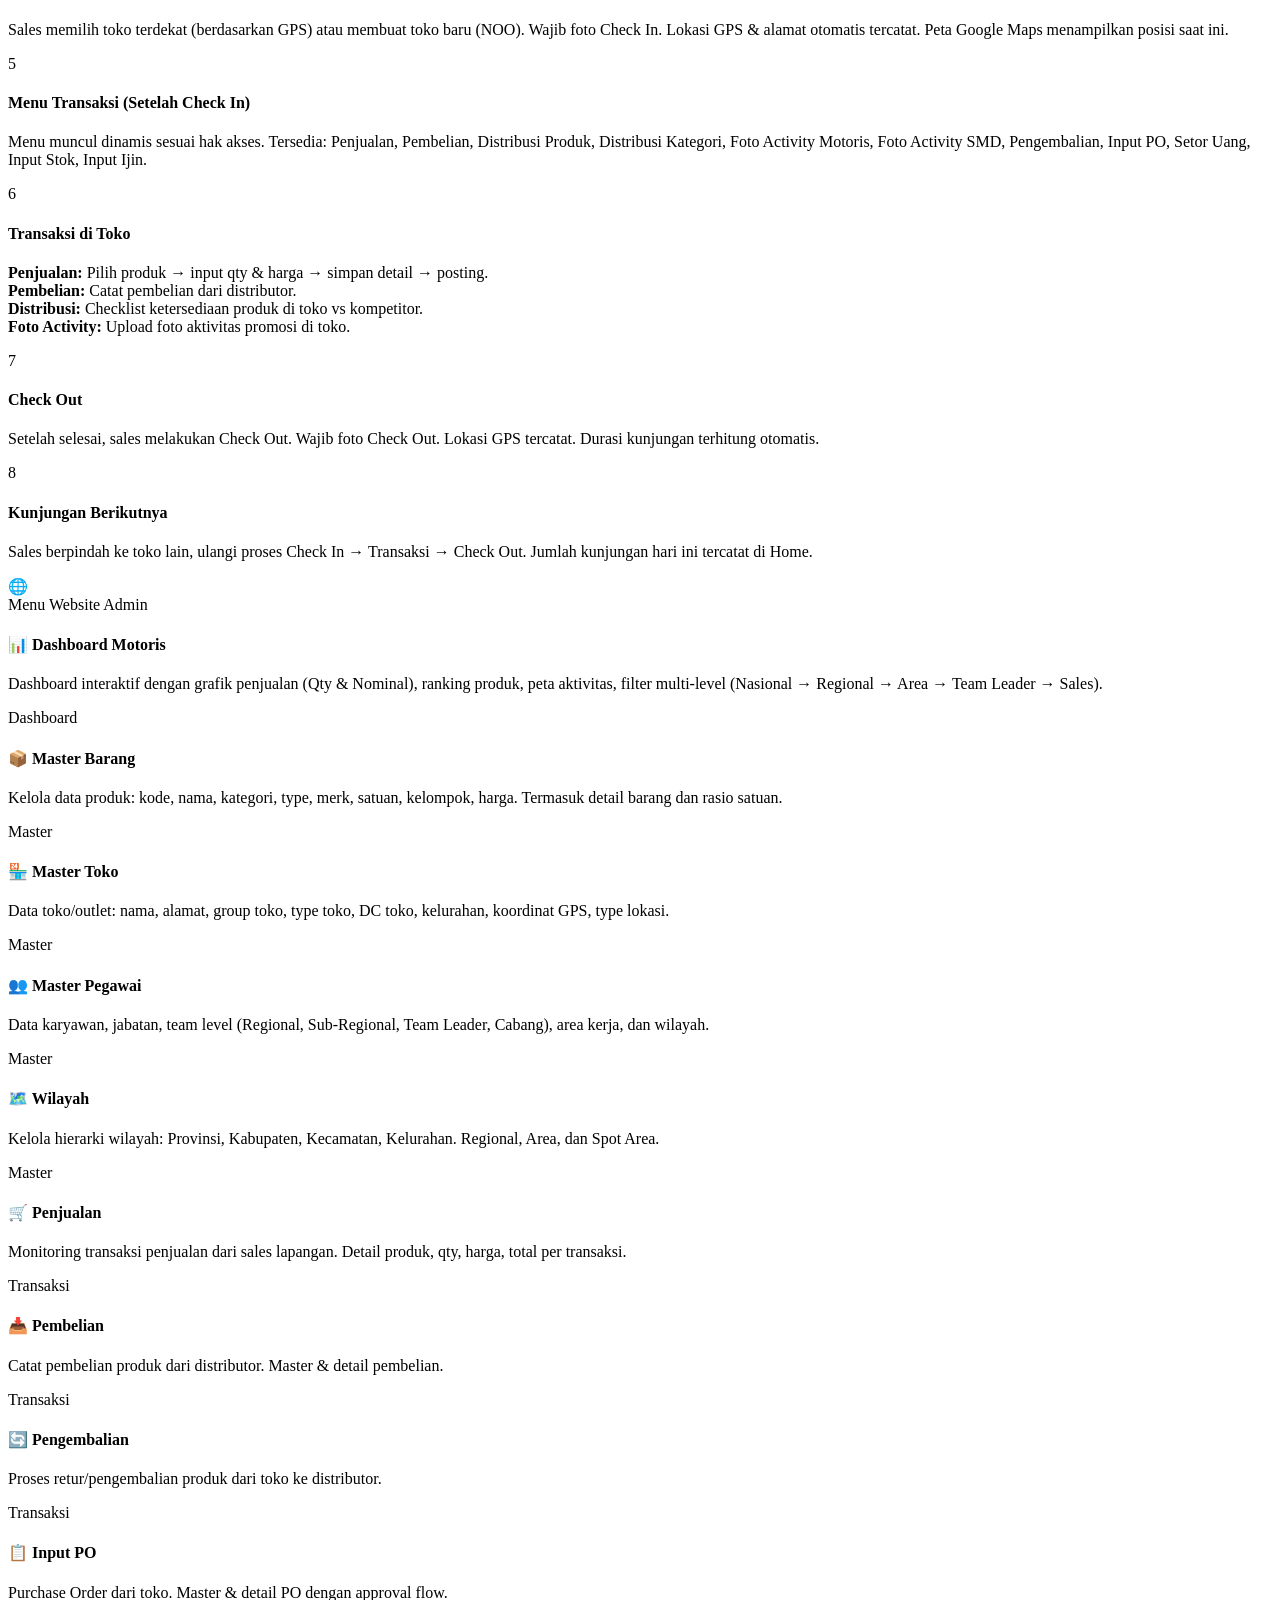
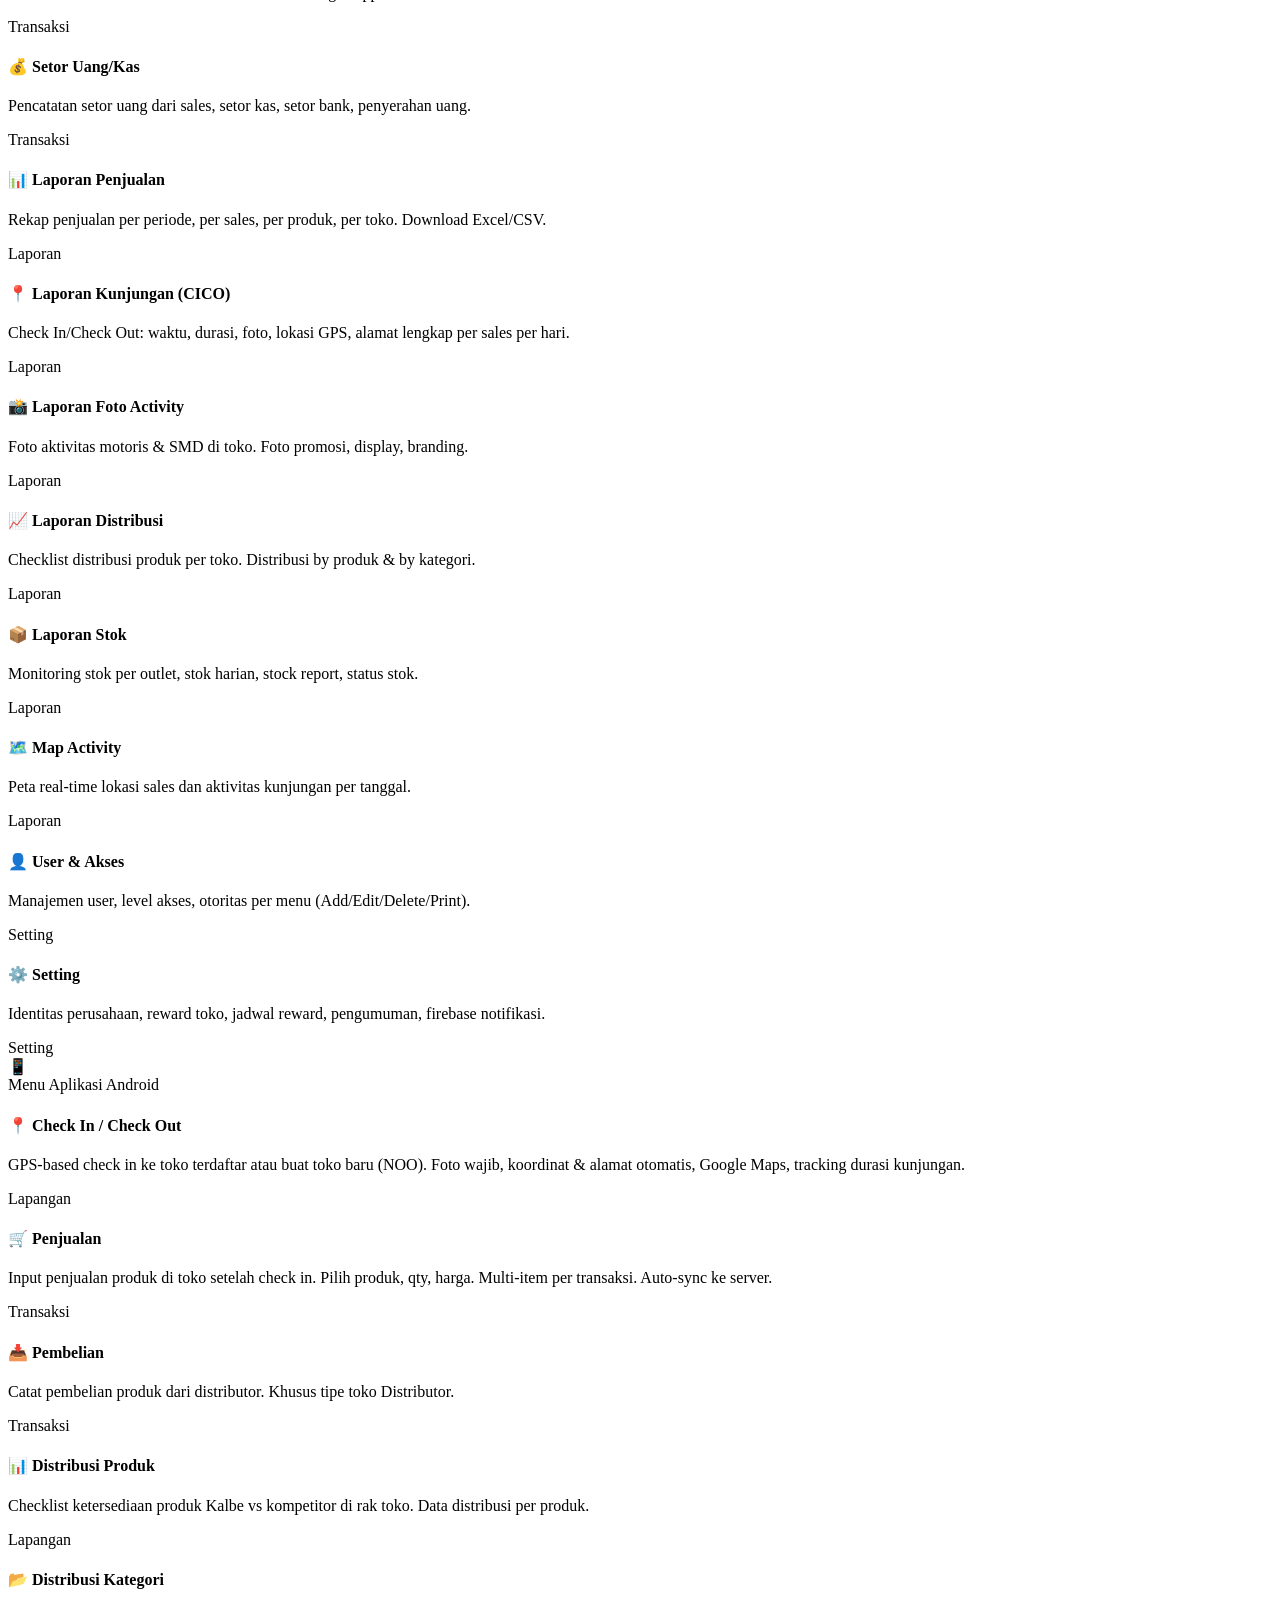
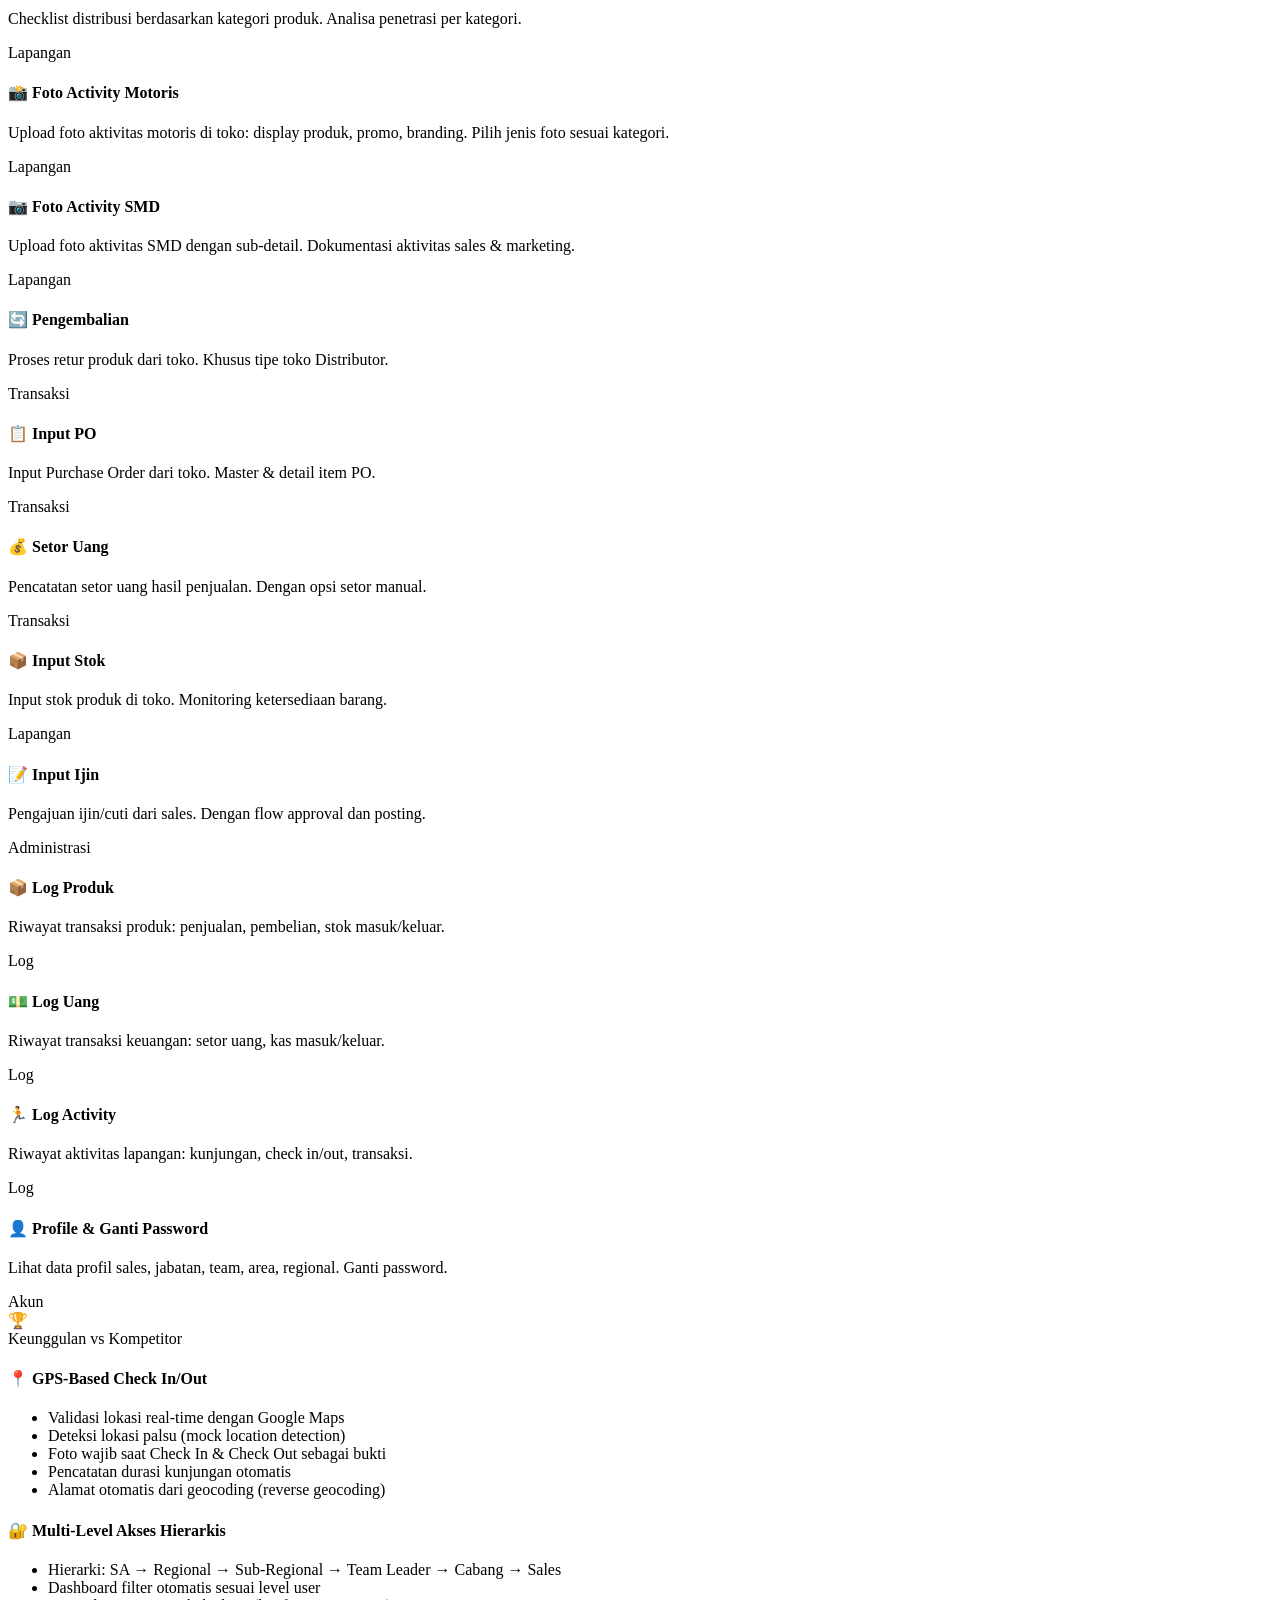
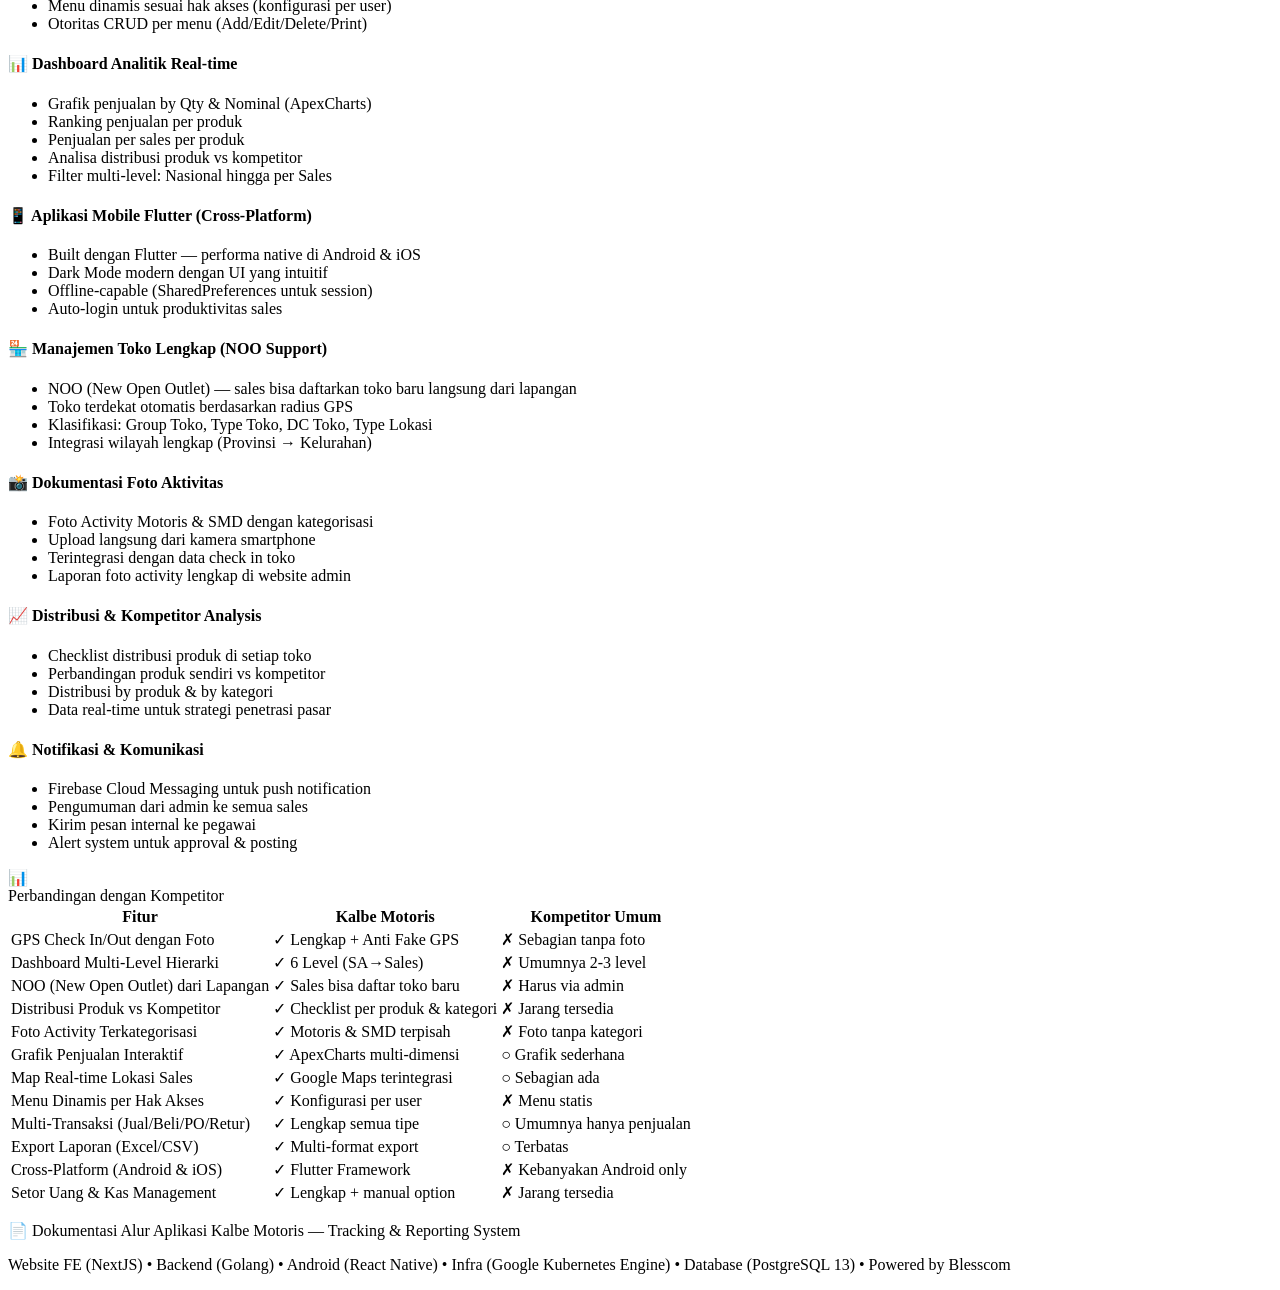
==== commit bf30653e: "udh" ====
--- a/ag/index.html
+++ b/ag/index.html
@@ -232,7 +232,7 @@
 <!-- Footer -->
 <div class="footer">
   <p>📄 Dokumentasi Alur Aplikasi Kalbe Motoris — Tracking & Reporting System</p>
-  <p style="margin-top:8px;">Website (CodeIgniter 3) • Android (Flutter) • Powered by 7Smarts</p>
+  <p style="margin-top:8px;">Website FE (NextJS) • Backend (Golang) • Android (React Native) • Infra (Google Kubernetes Engine) • Database (PostgreSQL 13) • Powered by Blesscom</p>
 </div>
 
 <script>
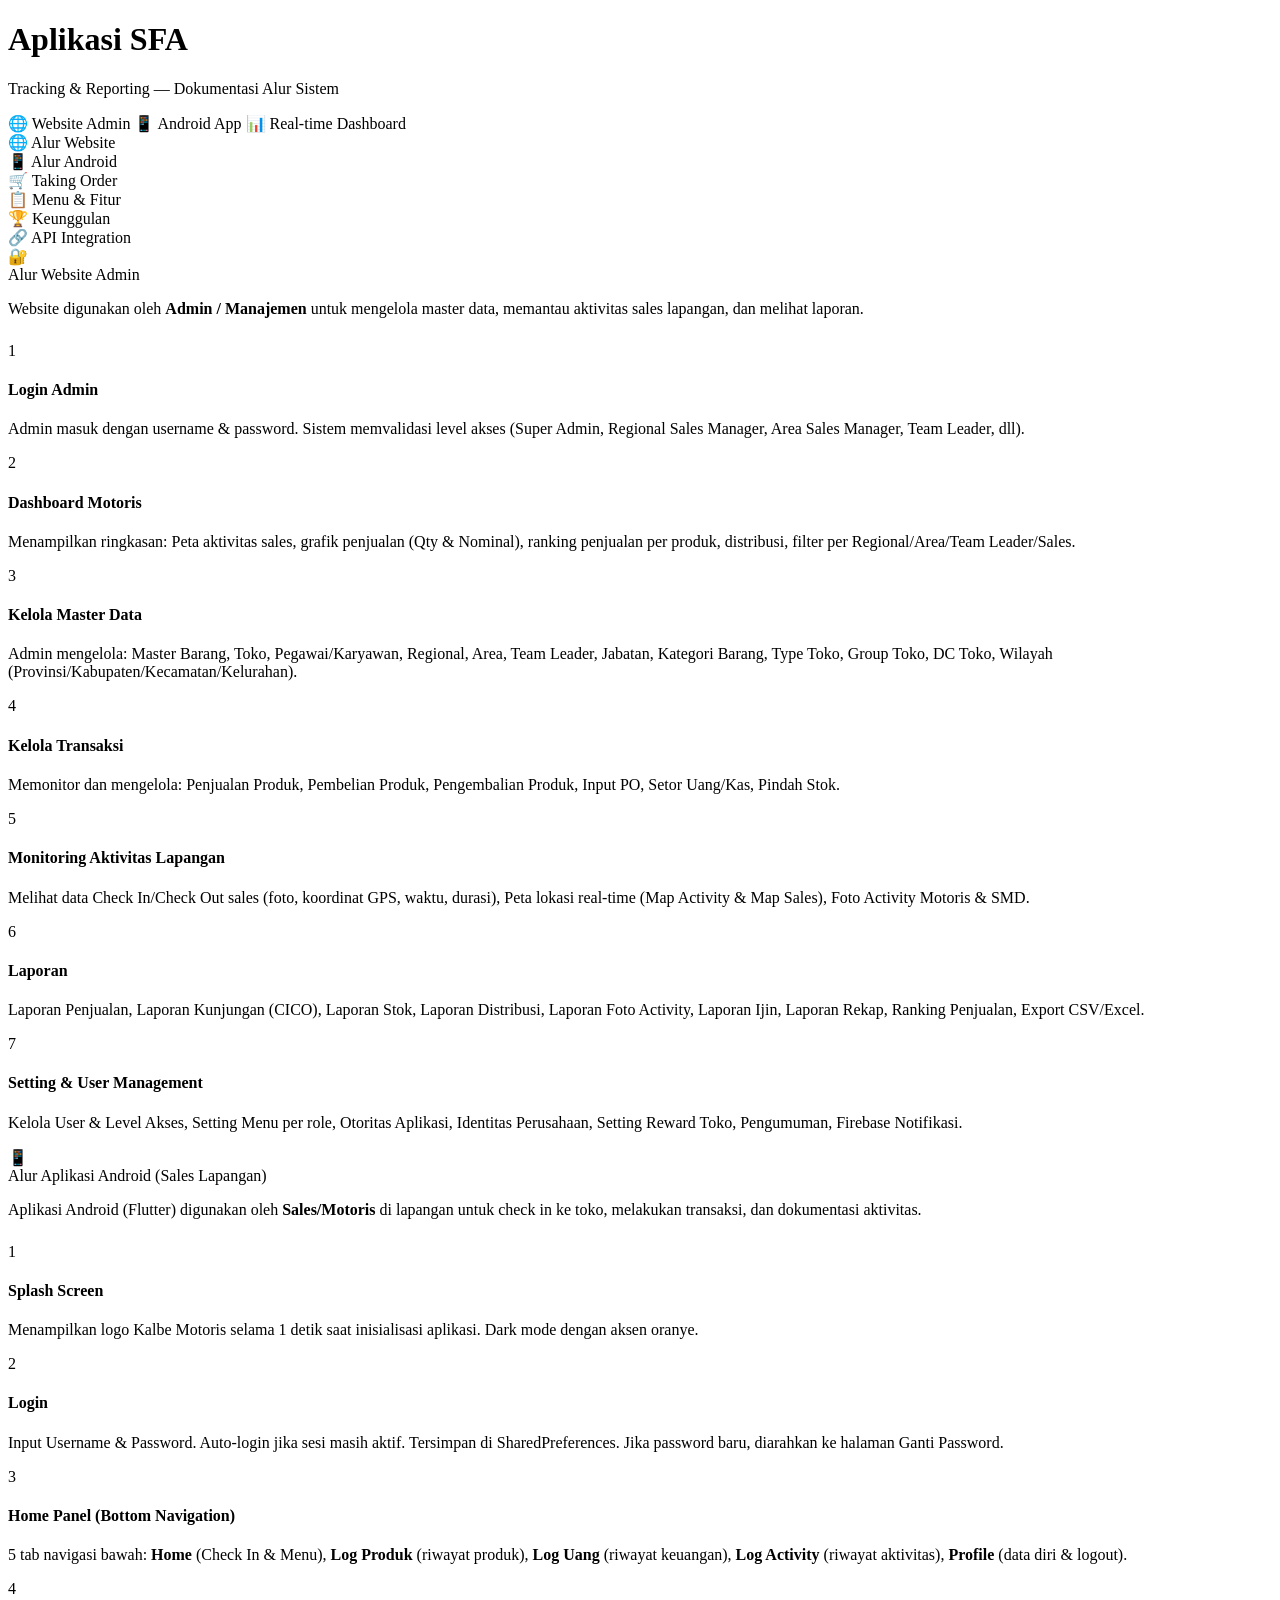
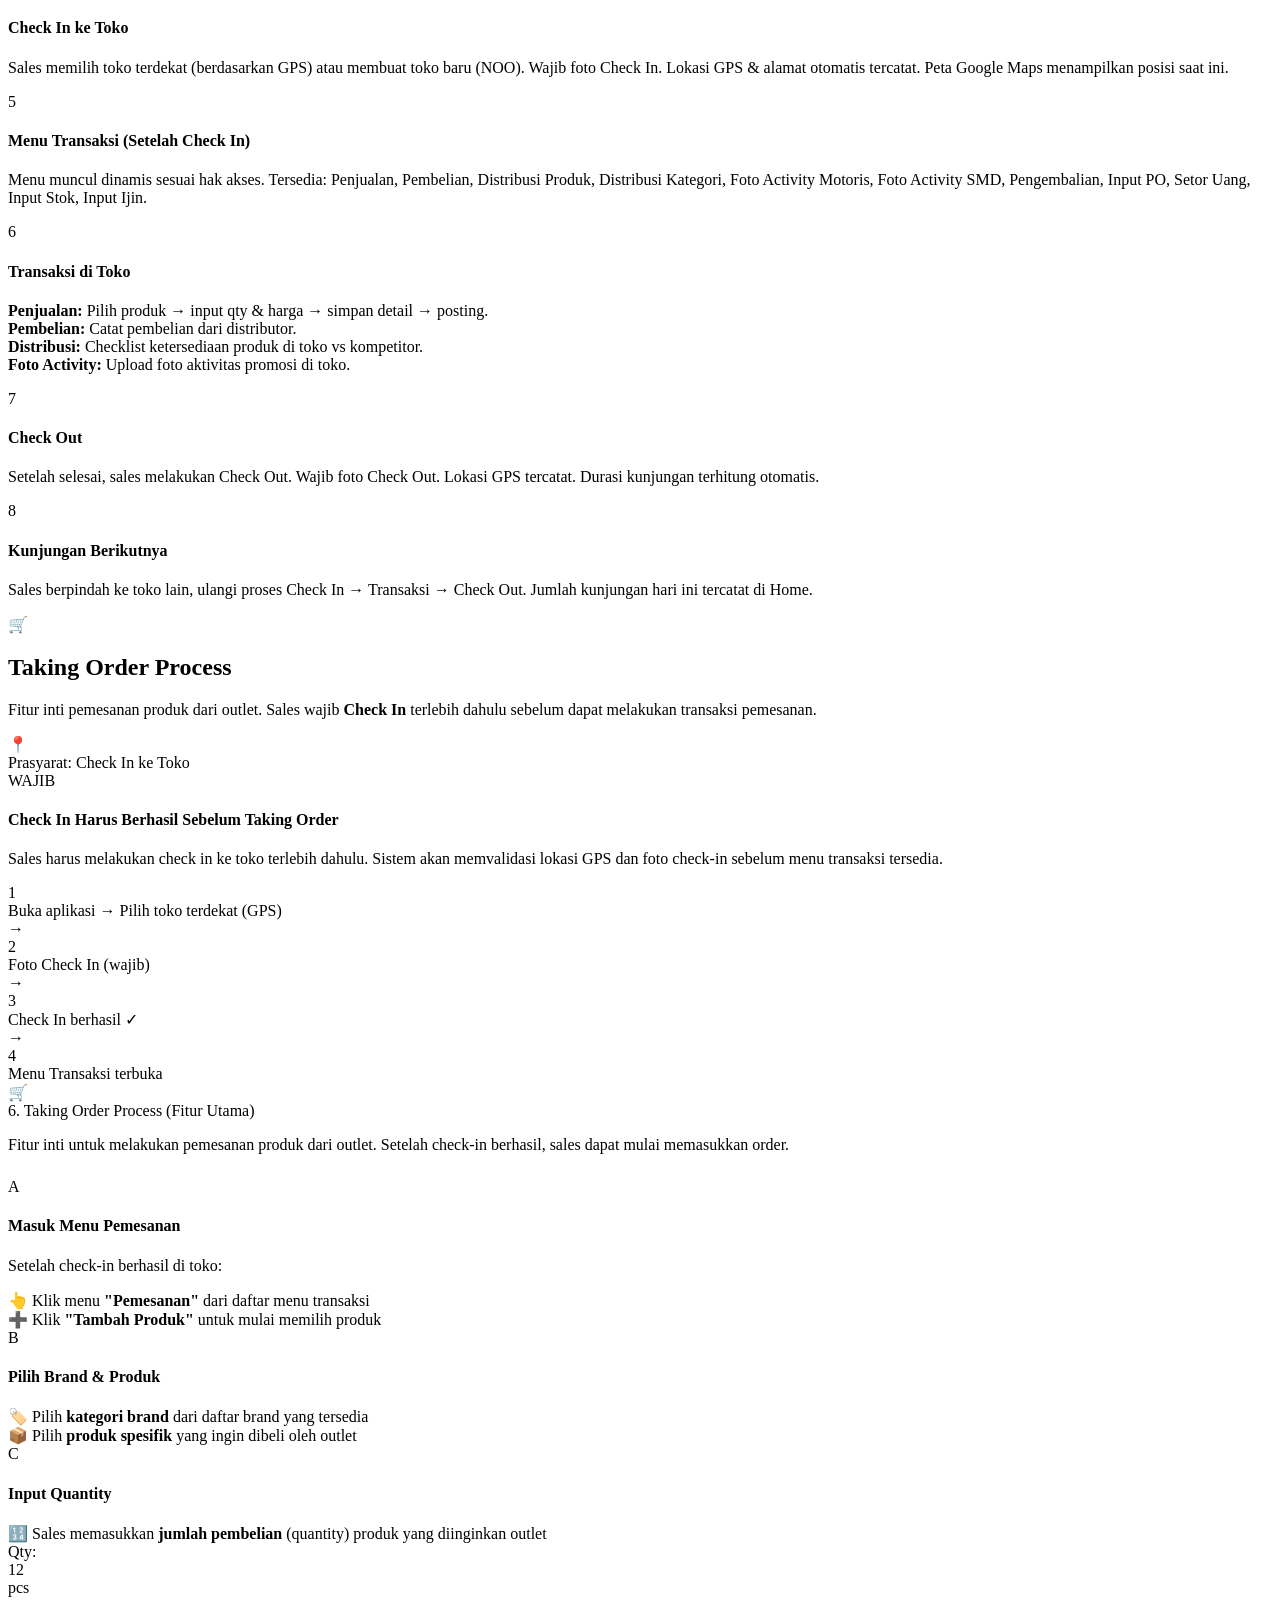
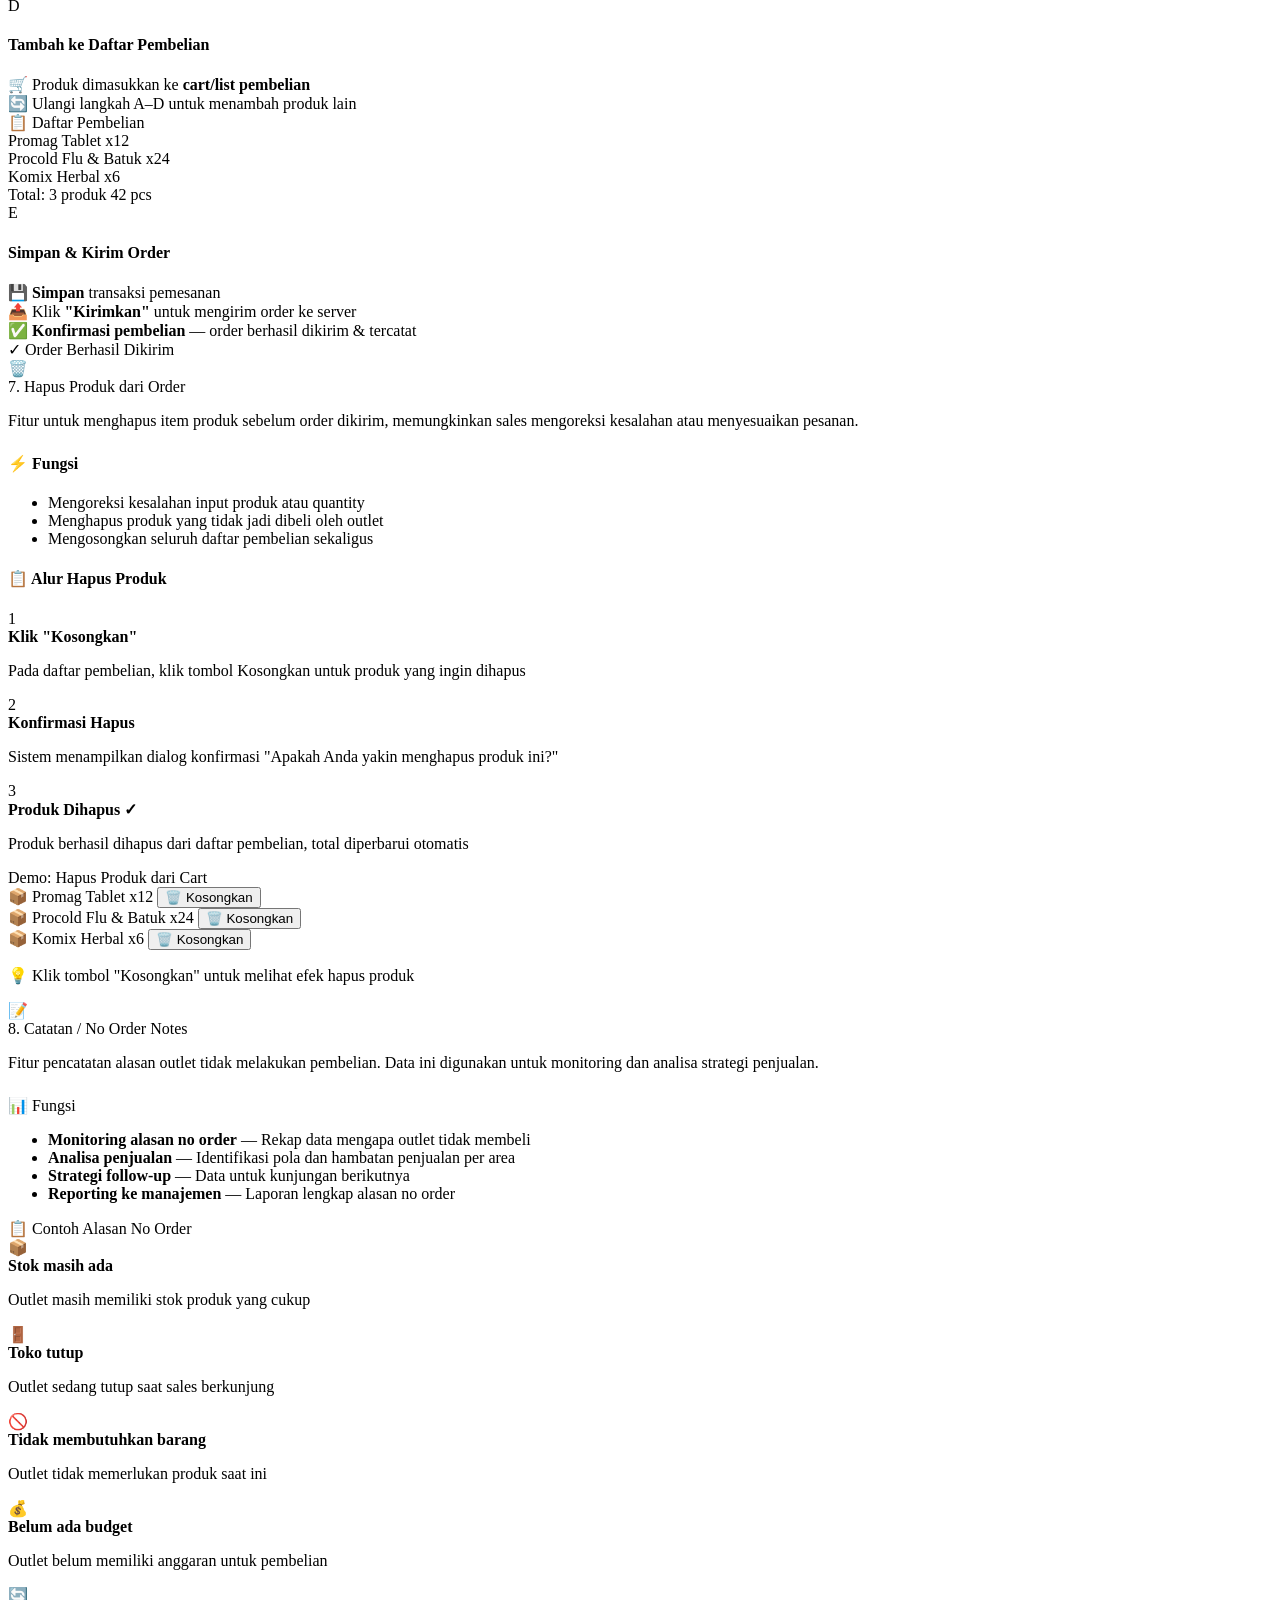
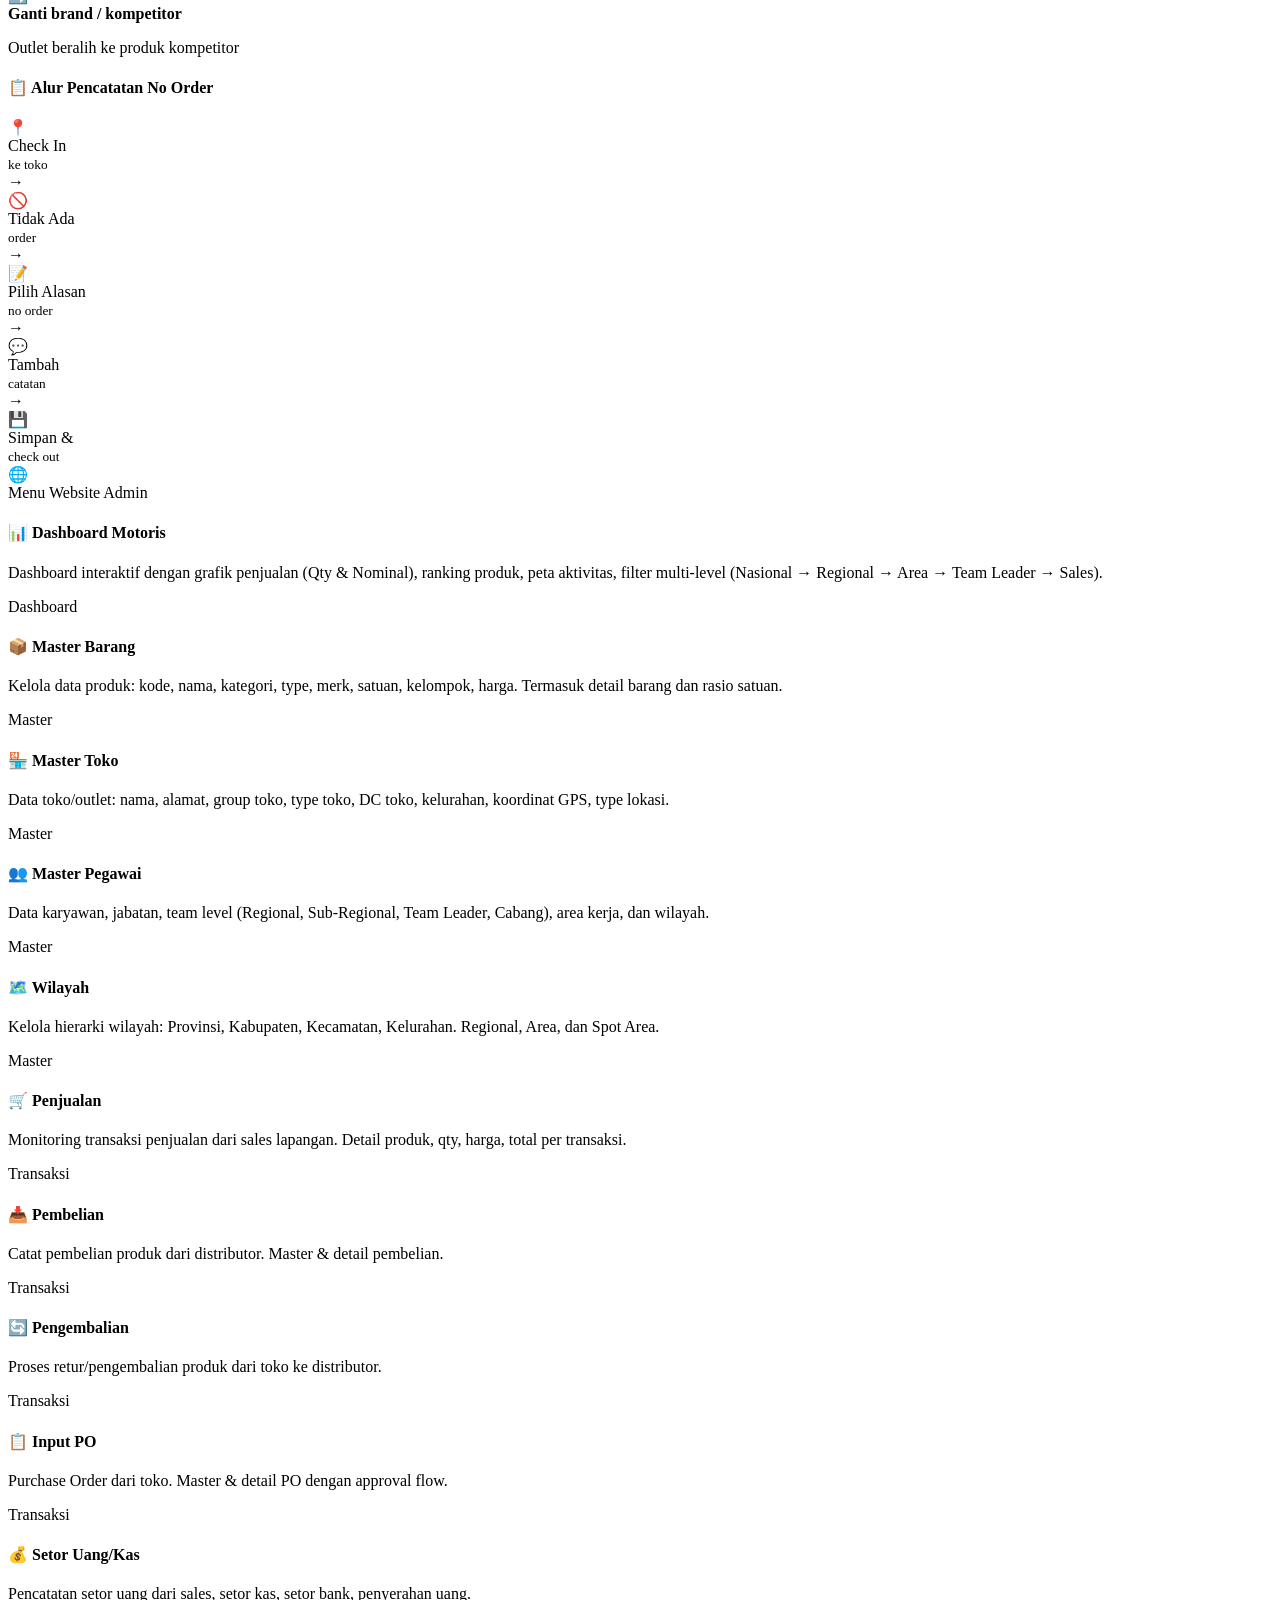
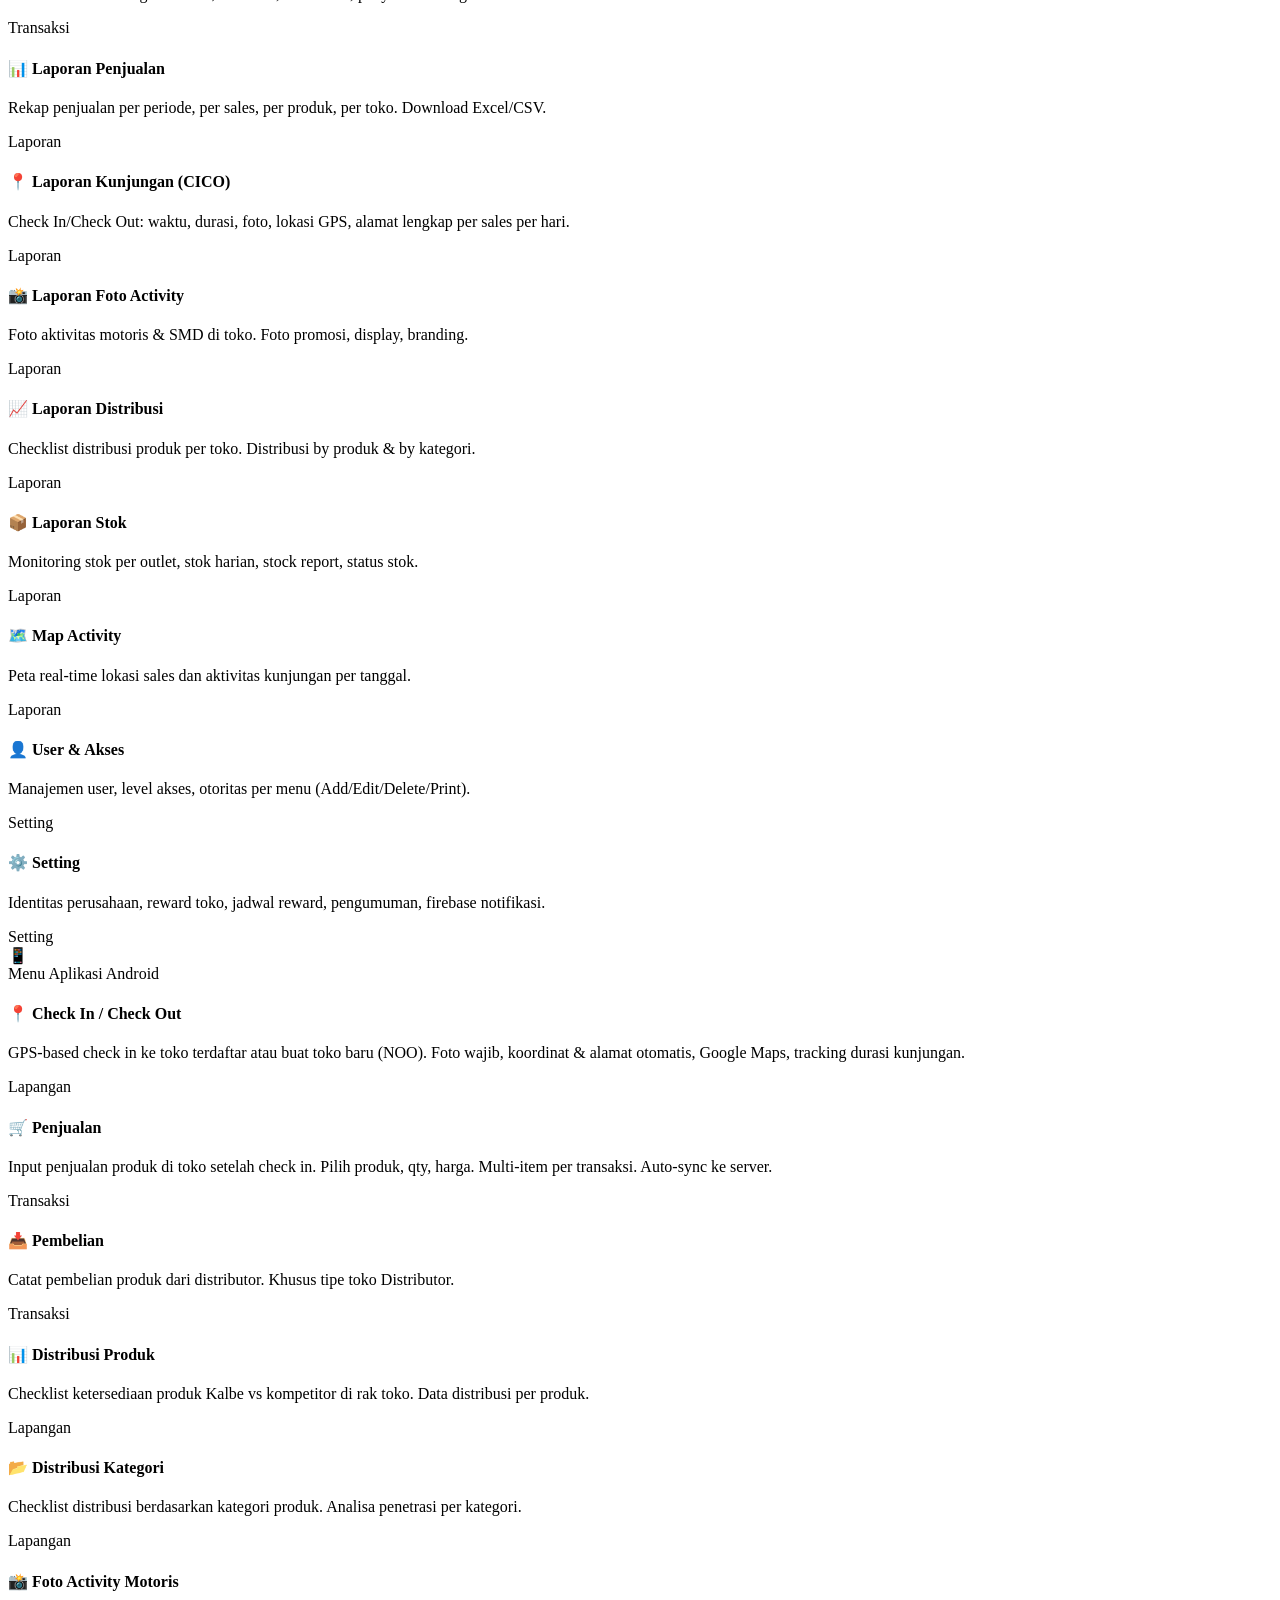
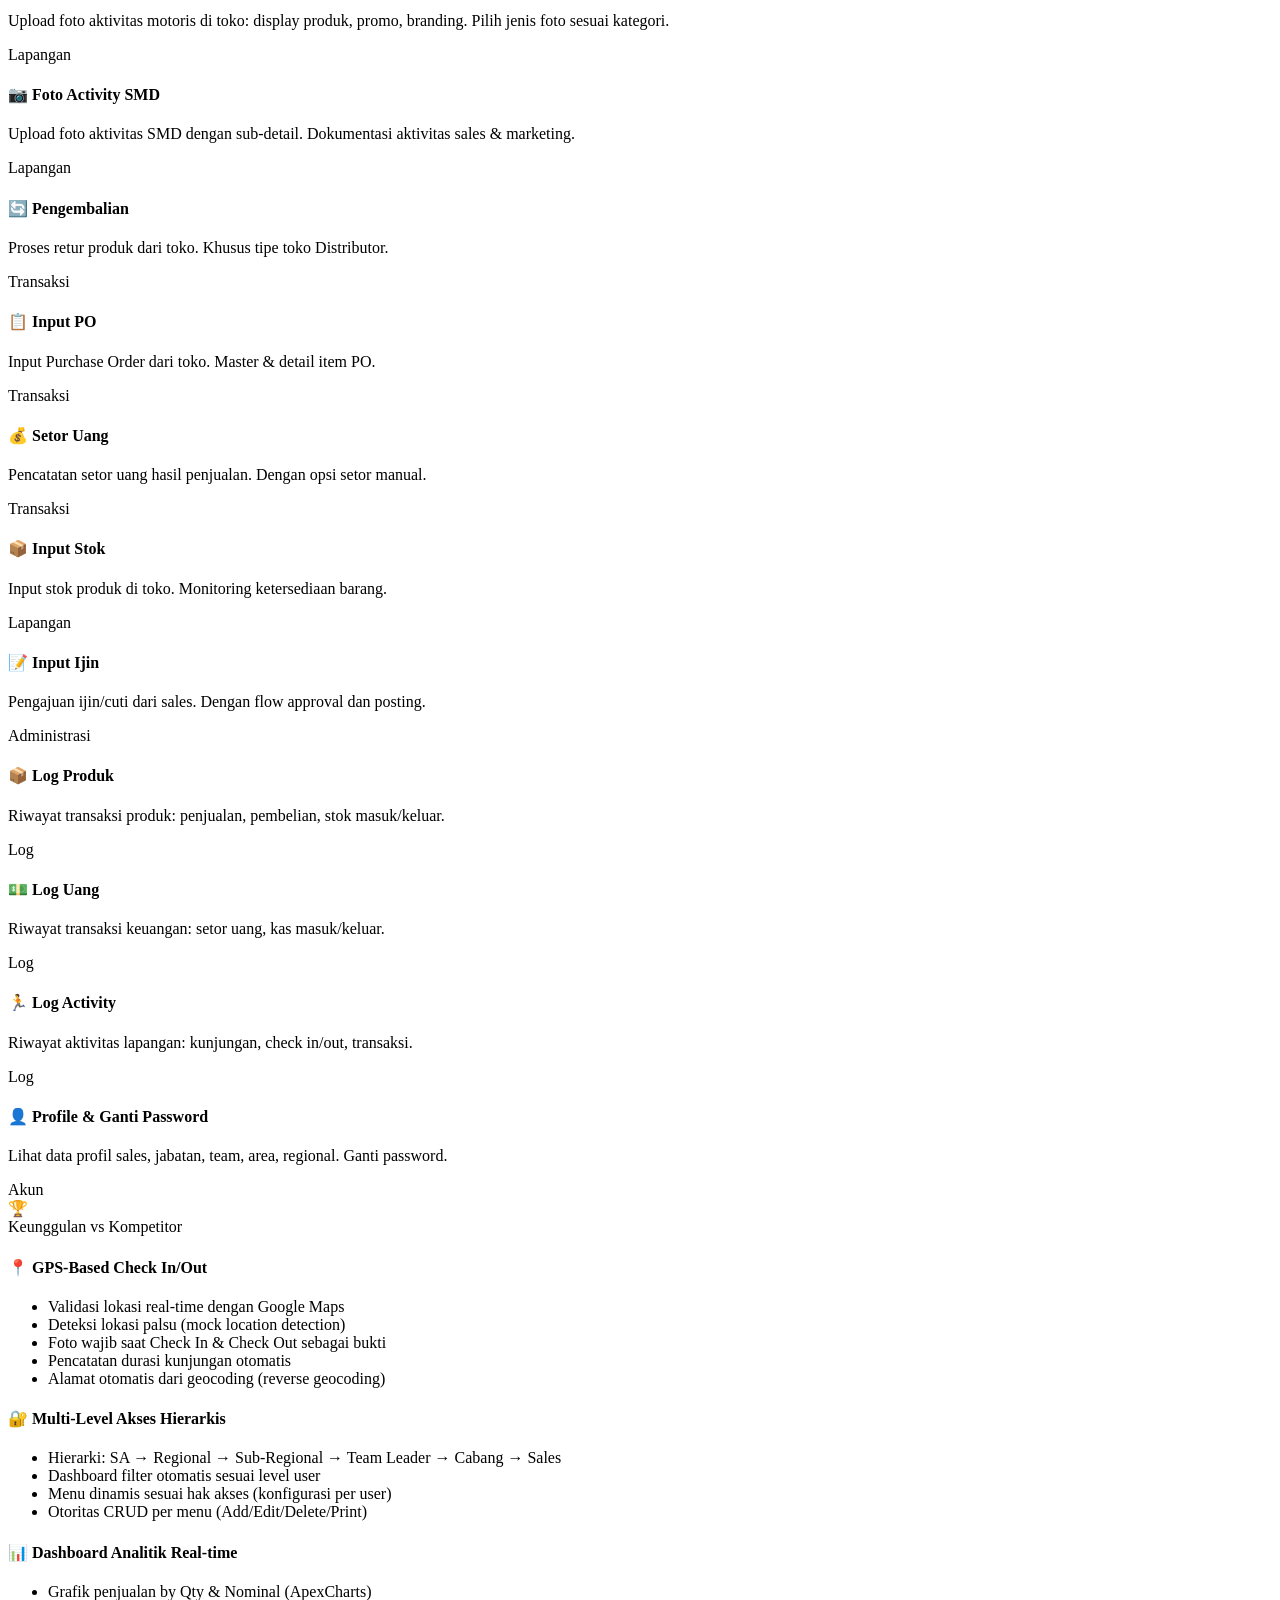
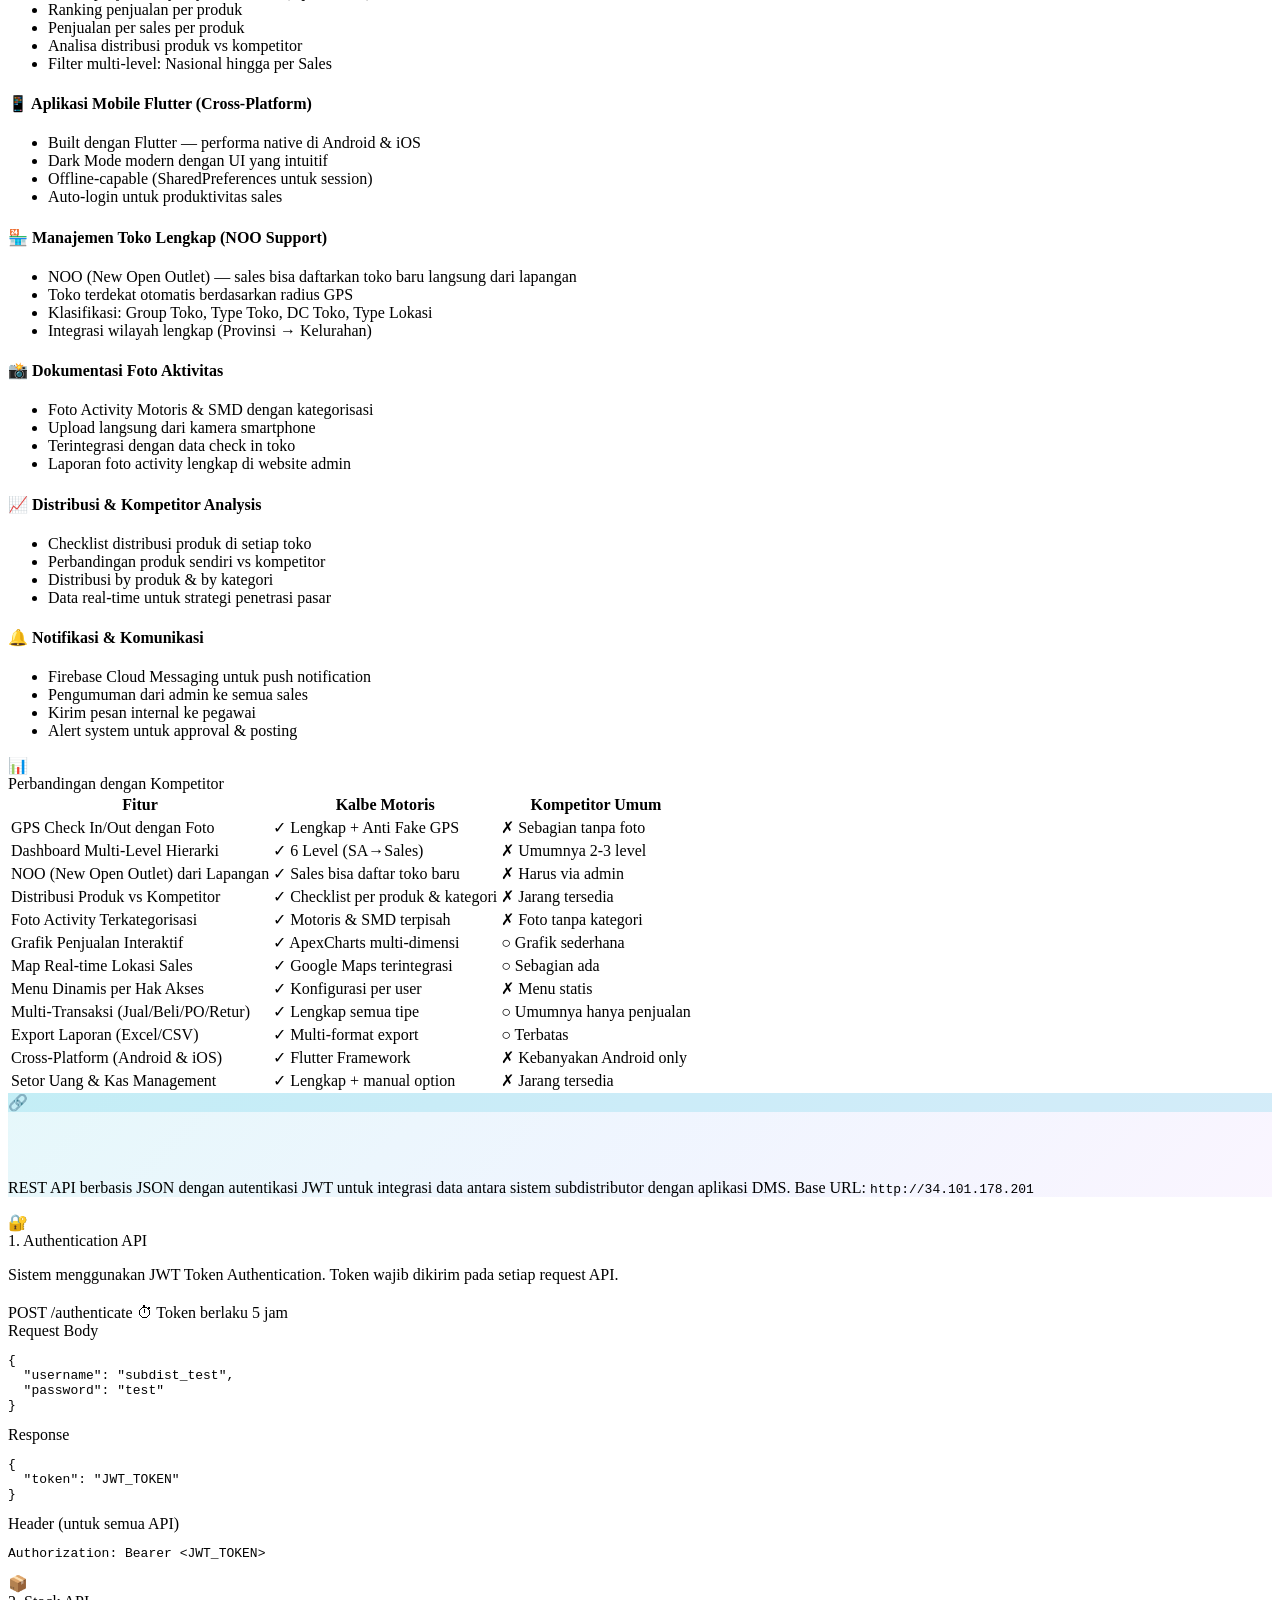
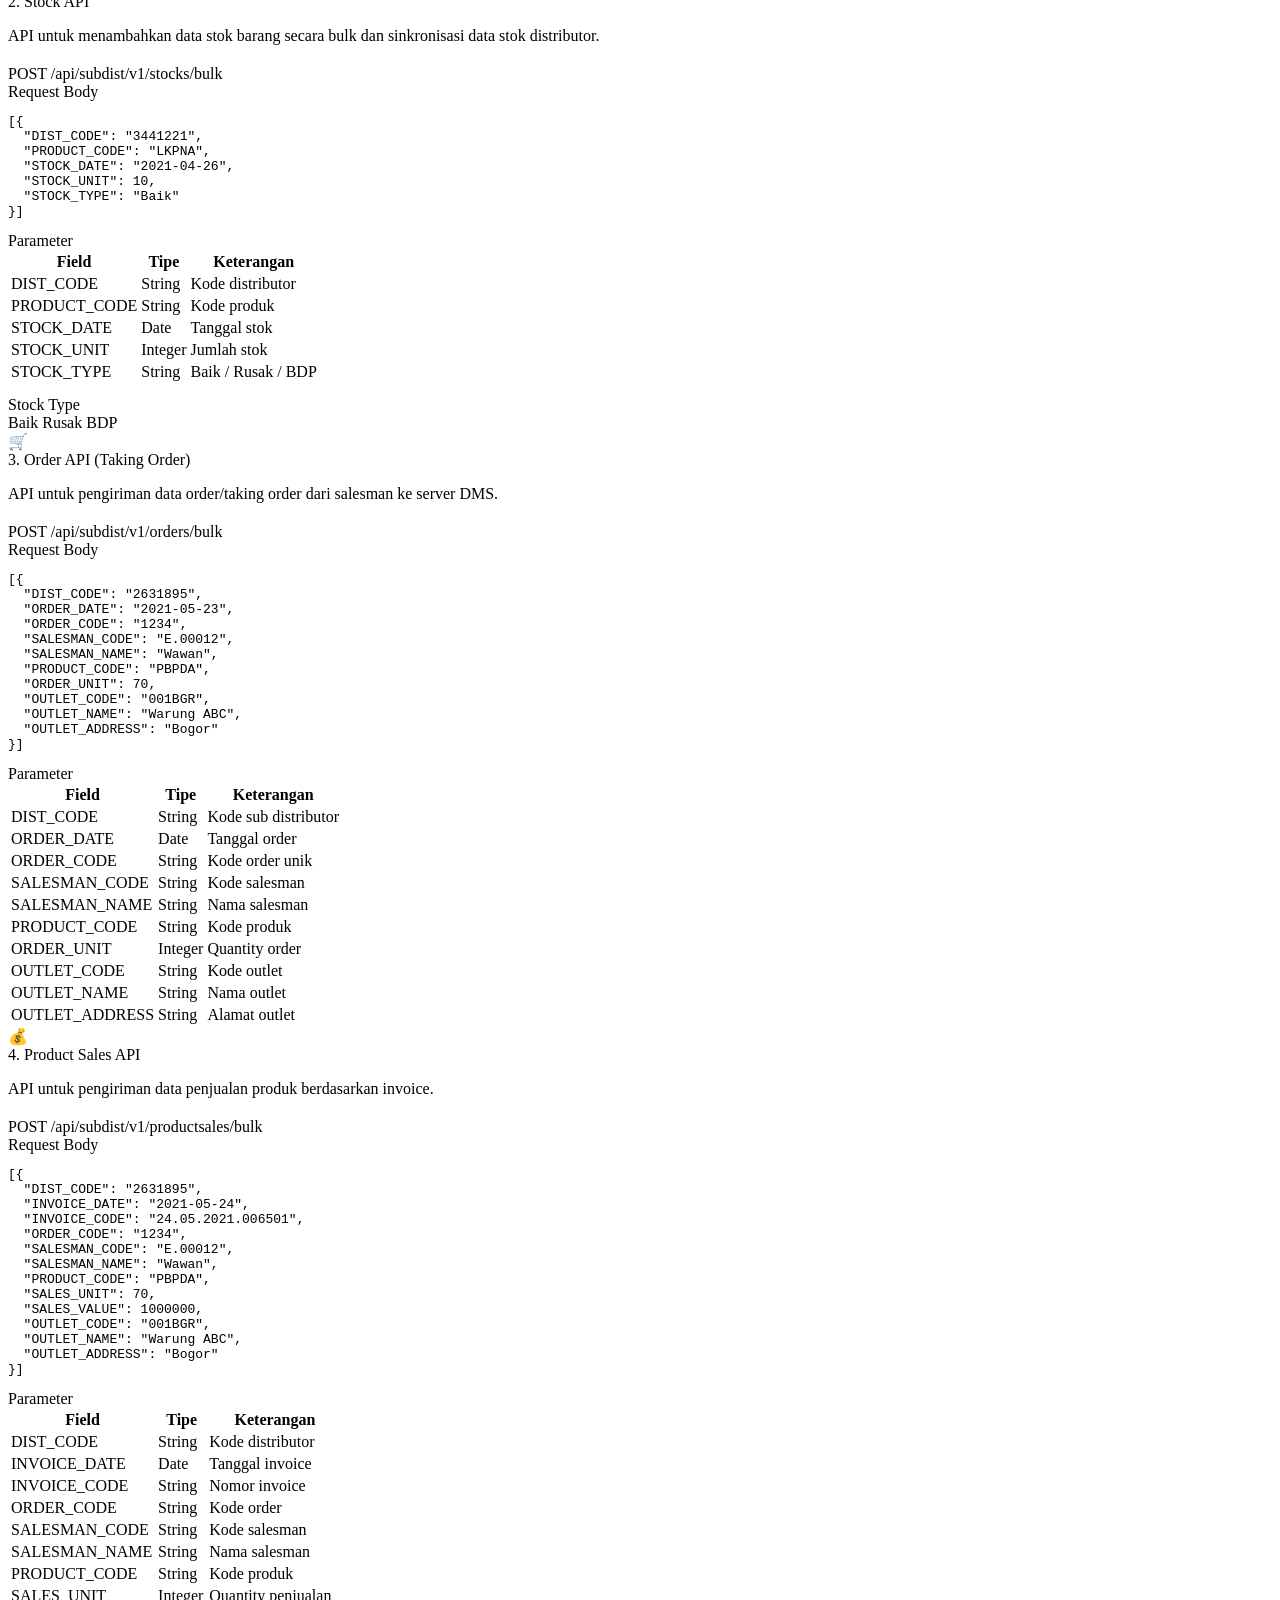
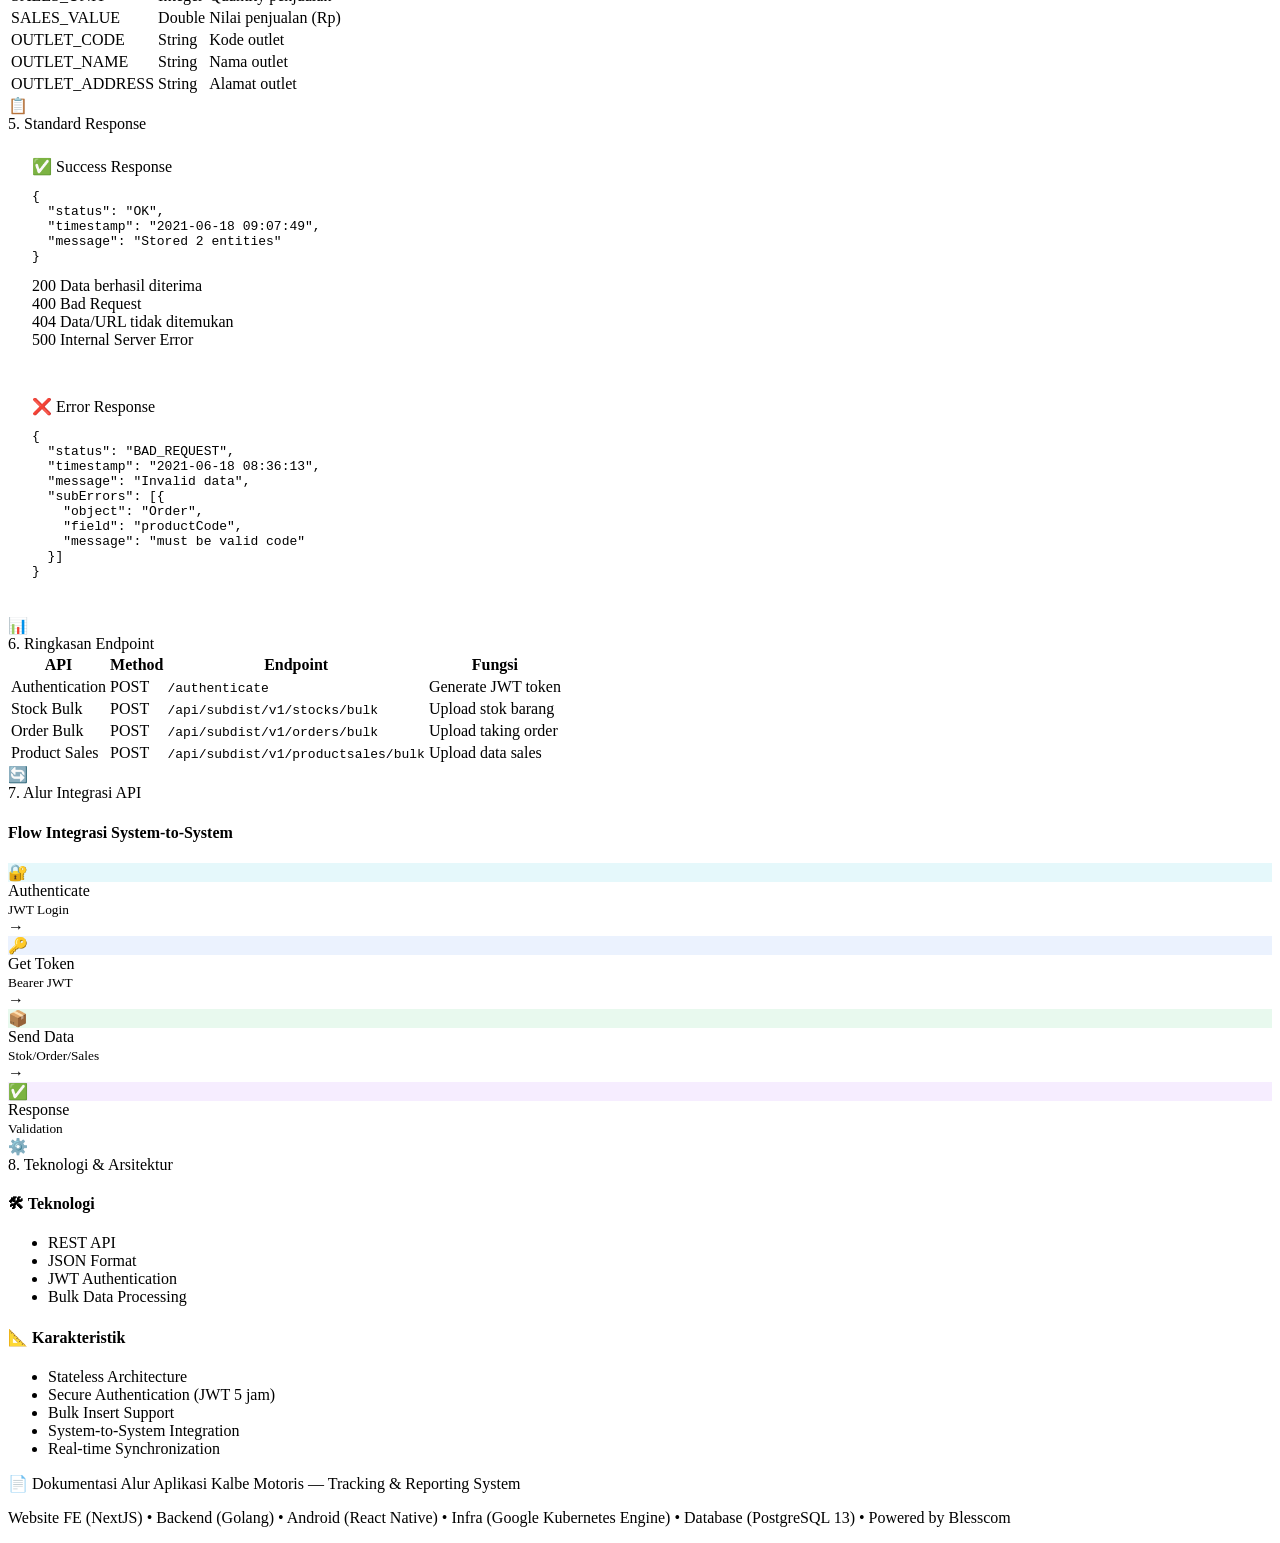
==== commit a42cb12f: "up lur" ====
--- a/ag/index.html
+++ b/ag/index.html
@@ -3,14 +3,14 @@
 <head>
   <meta charset="UTF-8">
   <meta name="viewport" content="width=device-width, initial-scale=1.0">
-  <title>Alur Aplikasi — Kalbe Motoris</title>
+  <title>Alur Aplikasi — Aplikasi SFA</title>
   <link rel="stylesheet" href="ag/style.css">
 </head>
 <body>
 
 <!-- HERO -->
 <div class="hero">
-  <h1><span>Kalbe Motoris</span></h1>
+  <h1><span>Aplikasi SFA</span></h1>
   <p>Tracking &amp; Reporting — Dokumentasi Alur Sistem</p>
   <div class="badge-row">
     <span class="badge badge-orange">🌐 Website Admin</span>
@@ -24,8 +24,10 @@
   <div class="tabs">
     <div class="tab active" onclick="showTab('web')">🌐 Alur Website</div>
     <div class="tab" onclick="showTab('android')">📱 Alur Android</div>
+    <div class="tab" onclick="showTab('order')">🛒 Taking Order</div>
     <div class="tab" onclick="showTab('menu')">📋 Menu &amp; Fitur</div>
     <div class="tab" onclick="showTab('keunggulan')">🏆 Keunggulan</div>
+    <div class="tab" onclick="showTab('api')">🔗 API Integration</div>
   </div>
 
   <!-- ===== TAB: WEBSITE ===== -->
@@ -61,6 +63,363 @@
         <div class="flow-step"><span class="step-num">8</span><h4>Kunjungan Berikutnya</h4><p>Sales berpindah ke toko lain, ulangi proses Check In → Transaksi → Check Out. Jumlah kunjungan hari ini tercatat di Home.</p></div>
       </div>
     </div>
+  </div>
+
+  <!-- ===== TAB: TAKING ORDER ===== -->
+  <div id="tab-order" class="tab-content">
+
+    <!-- Intro Banner -->
+    <div class="section">
+      <div class="order-intro-banner">
+        <div class="order-intro-icon">🛒</div>
+        <div>
+          <h2>Taking Order Process</h2>
+          <p>Fitur inti pemesanan produk dari outlet. Sales wajib <strong>Check In</strong> terlebih dahulu sebelum dapat melakukan transaksi pemesanan.</p>
+        </div>
+      </div>
+    </div>
+
+    <!-- Prerequisite: Check-in -->
+    <div class="section">
+      <div class="section-title"><div class="icon icon-blue">📍</div> Prasyarat: Check In ke Toko</div>
+      <div class="prereq-card">
+        <div class="prereq-badge">WAJIB</div>
+        <div class="prereq-content">
+          <h4>Check In Harus Berhasil Sebelum Taking Order</h4>
+          <p>Sales harus melakukan check in ke toko terlebih dahulu. Sistem akan memvalidasi lokasi GPS dan foto check-in sebelum menu transaksi tersedia.</p>
+          <div class="prereq-steps">
+            <div class="prereq-step">
+              <div class="prereq-step-num">1</div>
+              <span>Buka aplikasi → Pilih toko terdekat (GPS)</span>
+            </div>
+            <div class="prereq-step-arrow">→</div>
+            <div class="prereq-step">
+              <div class="prereq-step-num">2</div>
+              <span>Foto Check In (wajib)</span>
+            </div>
+            <div class="prereq-step-arrow">→</div>
+            <div class="prereq-step">
+              <div class="prereq-step-num">3</div>
+              <span>Check In berhasil ✓</span>
+            </div>
+            <div class="prereq-step-arrow">→</div>
+            <div class="prereq-step active">
+              <div class="prereq-step-num">4</div>
+              <span>Menu Transaksi terbuka</span>
+            </div>
+          </div>
+        </div>
+      </div>
+    </div>
+
+    <!-- Feature 6: Taking Order Process -->
+    <div class="section">
+      <div class="section-title"><div class="icon icon-orange">🛒</div> 6. Taking Order Process (Fitur Utama)</div>
+      <p style="color:var(--text2);margin-bottom:24px;">Fitur inti untuk melakukan pemesanan produk dari outlet. Setelah check-in berhasil, sales dapat mulai memasukkan order.</p>
+      
+      <div class="order-flow">
+        <!-- Step A -->
+        <div class="order-flow-step">
+          <div class="order-step-header">
+            <div class="order-step-letter">A</div>
+            <h4>Masuk Menu Pemesanan</h4>
+          </div>
+          <div class="order-step-body">
+            <p>Setelah check-in berhasil di toko:</p>
+            <div class="order-action-list">
+              <div class="order-action">
+                <span class="order-action-icon">👆</span>
+                <span>Klik menu <strong>"Pemesanan"</strong> dari daftar menu transaksi</span>
+              </div>
+              <div class="order-action">
+                <span class="order-action-icon">➕</span>
+                <span>Klik <strong>"Tambah Produk"</strong> untuk mulai memilih produk</span>
+              </div>
+            </div>
+          </div>
+          <div class="order-step-connector"></div>
+        </div>
+
+        <!-- Step B -->
+        <div class="order-flow-step">
+          <div class="order-step-header">
+            <div class="order-step-letter">B</div>
+            <h4>Pilih Brand & Produk</h4>
+          </div>
+          <div class="order-step-body">
+            <div class="order-action-list">
+              <div class="order-action">
+                <span class="order-action-icon">🏷️</span>
+                <span>Pilih <strong>kategori brand</strong> dari daftar brand yang tersedia</span>
+              </div>
+              <div class="order-action">
+                <span class="order-action-icon">📦</span>
+                <span>Pilih <strong>produk spesifik</strong> yang ingin dibeli oleh outlet</span>
+              </div>
+            </div>
+          </div>
+          <div class="order-step-connector"></div>
+        </div>
+
+        <!-- Step C -->
+        <div class="order-flow-step">
+          <div class="order-step-header">
+            <div class="order-step-letter">C</div>
+            <h4>Input Quantity</h4>
+          </div>
+          <div class="order-step-body">
+            <div class="order-action-list">
+              <div class="order-action">
+                <span class="order-action-icon">🔢</span>
+                <span>Sales memasukkan <strong>jumlah pembelian</strong> (quantity) produk yang diinginkan outlet</span>
+              </div>
+            </div>
+            <div class="order-input-demo">
+              <label>Qty:</label>
+              <div class="order-input-box">12</div>
+              <span class="order-input-unit">pcs</span>
+            </div>
+          </div>
+          <div class="order-step-connector"></div>
+        </div>
+
+        <!-- Step D -->
+        <div class="order-flow-step">
+          <div class="order-step-header">
+            <div class="order-step-letter">D</div>
+            <h4>Tambah ke Daftar Pembelian</h4>
+          </div>
+          <div class="order-step-body">
+            <div class="order-action-list">
+              <div class="order-action">
+                <span class="order-action-icon">🛒</span>
+                <span>Produk dimasukkan ke <strong>cart/list pembelian</strong></span>
+              </div>
+              <div class="order-action">
+                <span class="order-action-icon">🔄</span>
+                <span>Ulangi langkah A–D untuk menambah produk lain</span>
+              </div>
+            </div>
+            <!-- Mini cart preview -->
+            <div class="order-cart-preview">
+              <div class="order-cart-title">📋 Daftar Pembelian</div>
+              <div class="order-cart-item">
+                <span class="order-cart-product">Promag Tablet</span>
+                <span class="order-cart-qty">x12</span>
+              </div>
+              <div class="order-cart-item">
+                <span class="order-cart-product">Procold Flu & Batuk</span>
+                <span class="order-cart-qty">x24</span>
+              </div>
+              <div class="order-cart-item">
+                <span class="order-cart-product">Komix Herbal</span>
+                <span class="order-cart-qty">x6</span>
+              </div>
+              <div class="order-cart-total">
+                <span>Total: 3 produk</span>
+                <span>42 pcs</span>
+              </div>
+            </div>
+          </div>
+          <div class="order-step-connector"></div>
+        </div>
+
+        <!-- Step E -->
+        <div class="order-flow-step final">
+          <div class="order-step-header">
+            <div class="order-step-letter">E</div>
+            <h4>Simpan & Kirim Order</h4>
+          </div>
+          <div class="order-step-body">
+            <div class="order-action-list">
+              <div class="order-action">
+                <span class="order-action-icon">💾</span>
+                <span><strong>Simpan</strong> transaksi pemesanan</span>
+              </div>
+              <div class="order-action">
+                <span class="order-action-icon">📤</span>
+                <span>Klik <strong>"Kirimkan"</strong> untuk mengirim order ke server</span>
+              </div>
+              <div class="order-action">
+                <span class="order-action-icon">✅</span>
+                <span><strong>Konfirmasi pembelian</strong> — order berhasil dikirim & tercatat</span>
+              </div>
+            </div>
+            <div class="order-success-badge">
+              <span>✓</span> Order Berhasil Dikirim
+            </div>
+          </div>
+        </div>
+      </div>
+    </div>
+
+    <!-- Feature 7: Hapus Produk -->
+    <div class="section">
+      <div class="section-title"><div class="icon icon-red">🗑️</div> 7. Hapus Produk dari Order</div>
+      <p style="color:var(--text2);margin-bottom:24px;">Fitur untuk menghapus item produk sebelum order dikirim, memungkinkan sales mengoreksi kesalahan atau menyesuaikan pesanan.</p>
+      
+      <div class="delete-feature-grid">
+        <!-- Fungsi -->
+        <div class="delete-card fungsi">
+          <h4>⚡ Fungsi</h4>
+          <ul>
+            <li>Mengoreksi kesalahan input produk atau quantity</li>
+            <li>Menghapus produk yang tidak jadi dibeli oleh outlet</li>
+            <li>Mengosongkan seluruh daftar pembelian sekaligus</li>
+          </ul>
+        </div>
+
+        <!-- Alur -->
+        <div class="delete-card alur">
+          <h4>📋 Alur Hapus Produk</h4>
+          <div class="delete-flow">
+            <div class="delete-step">
+              <div class="delete-step-num">1</div>
+              <div class="delete-step-content">
+                <strong>Klik "Kosongkan"</strong>
+                <p>Pada daftar pembelian, klik tombol Kosongkan untuk produk yang ingin dihapus</p>
+              </div>
+            </div>
+            <div class="delete-step">
+              <div class="delete-step-num">2</div>
+              <div class="delete-step-content">
+                <strong>Konfirmasi Hapus</strong>
+                <p>Sistem menampilkan dialog konfirmasi "Apakah Anda yakin menghapus produk ini?"</p>
+              </div>
+            </div>
+            <div class="delete-step">
+              <div class="delete-step-num">3</div>
+              <div class="delete-step-content">
+                <strong>Produk Dihapus ✓</strong>
+                <p>Produk berhasil dihapus dari daftar pembelian, total diperbarui otomatis</p>
+              </div>
+            </div>
+          </div>
+        </div>
+      </div>
+
+      <!-- Visual Demo -->
+      <div class="delete-demo">
+        <div class="delete-demo-title">Demo: Hapus Produk dari Cart</div>
+        <div class="delete-demo-item">
+          <span class="delete-demo-product">📦 Promag Tablet</span>
+          <span class="delete-demo-qty">x12</span>
+          <button class="delete-demo-btn" onclick="this.closest('.delete-demo-item').classList.add('removed')">🗑️ Kosongkan</button>
+        </div>
+        <div class="delete-demo-item">
+          <span class="delete-demo-product">📦 Procold Flu & Batuk</span>
+          <span class="delete-demo-qty">x24</span>
+          <button class="delete-demo-btn" onclick="this.closest('.delete-demo-item').classList.add('removed')">🗑️ Kosongkan</button>
+        </div>
+        <div class="delete-demo-item">
+          <span class="delete-demo-product">📦 Komix Herbal</span>
+          <span class="delete-demo-qty">x6</span>
+          <button class="delete-demo-btn" onclick="this.closest('.delete-demo-item').classList.add('removed')">🗑️ Kosongkan</button>
+        </div>
+        <p class="delete-demo-hint">💡 Klik tombol "Kosongkan" untuk melihat efek hapus produk</p>
+      </div>
+    </div>
+
+    <!-- Feature 8: Catatan / No Order Notes -->
+    <div class="section">
+      <div class="section-title"><div class="icon icon-purple">📝</div> 8. Catatan / No Order Notes</div>
+      <p style="color:var(--text2);margin-bottom:24px;">Fitur pencatatan alasan outlet tidak melakukan pembelian. Data ini digunakan untuk monitoring dan analisa strategi penjualan.</p>
+      
+      <div class="noorder-grid">
+        <!-- Fungsi -->
+        <div class="noorder-card">
+          <div class="noorder-card-header fungsi-header">
+            <span>📊</span> Fungsi
+          </div>
+          <div class="noorder-card-body">
+            <ul>
+              <li><strong>Monitoring alasan no order</strong> — Rekap data mengapa outlet tidak membeli</li>
+              <li><strong>Analisa penjualan</strong> — Identifikasi pola dan hambatan penjualan per area</li>
+              <li><strong>Strategi follow-up</strong> — Data untuk kunjungan berikutnya</li>
+              <li><strong>Reporting ke manajemen</strong> — Laporan lengkap alasan no order</li>
+            </ul>
+          </div>
+        </div>
+
+        <!-- Contoh Alasan -->
+        <div class="noorder-card">
+          <div class="noorder-card-header contoh-header">
+            <span>📋</span> Contoh Alasan No Order
+          </div>
+          <div class="noorder-card-body">
+            <div class="noorder-reasons">
+              <div class="noorder-reason">
+                <span class="reason-icon">📦</span>
+                <div>
+                  <strong>Stok masih ada</strong>
+                  <p>Outlet masih memiliki stok produk yang cukup</p>
+                </div>
+              </div>
+              <div class="noorder-reason">
+                <span class="reason-icon">🚪</span>
+                <div>
+                  <strong>Toko tutup</strong>
+                  <p>Outlet sedang tutup saat sales berkunjung</p>
+                </div>
+              </div>
+              <div class="noorder-reason">
+                <span class="reason-icon">🚫</span>
+                <div>
+                  <strong>Tidak membutuhkan barang</strong>
+                  <p>Outlet tidak memerlukan produk saat ini</p>
+                </div>
+              </div>
+              <div class="noorder-reason">
+                <span class="reason-icon">💰</span>
+                <div>
+                  <strong>Belum ada budget</strong>
+                  <p>Outlet belum memiliki anggaran untuk pembelian</p>
+                </div>
+              </div>
+              <div class="noorder-reason">
+                <span class="reason-icon">🔄</span>
+                <div>
+                  <strong>Ganti brand / kompetitor</strong>
+                  <p>Outlet beralih ke produk kompetitor</p>
+                </div>
+              </div>
+            </div>
+          </div>
+        </div>
+      </div>
+
+      <!-- Alur No Order -->
+      <div class="noorder-flow-section">
+        <h4 class="noorder-flow-title">📋 Alur Pencatatan No Order</h4>
+        <div class="noorder-flow">
+          <div class="noorder-flow-step">
+            <div class="noorder-flow-icon">📍</div>
+            <div class="noorder-flow-label">Check In<br><small>ke toko</small></div>
+          </div>
+          <div class="noorder-flow-arrow">→</div>
+          <div class="noorder-flow-step">
+            <div class="noorder-flow-icon">🚫</div>
+            <div class="noorder-flow-label">Tidak Ada<br><small>order</small></div>
+          </div>
+          <div class="noorder-flow-arrow">→</div>
+          <div class="noorder-flow-step">
+            <div class="noorder-flow-icon">📝</div>
+            <div class="noorder-flow-label">Pilih Alasan<br><small>no order</small></div>
+          </div>
+          <div class="noorder-flow-arrow">→</div>
+          <div class="noorder-flow-step">
+            <div class="noorder-flow-icon">💬</div>
+            <div class="noorder-flow-label">Tambah<br><small>catatan</small></div>
+          </div>
+          <div class="noorder-flow-arrow">→</div>
+          <div class="noorder-flow-step">
+            <div class="noorder-flow-icon">💾</div>
+            <div class="noorder-flow-label">Simpan &<br><small>check out</small></div>
+          </div>
+        </div>
+      </div>
+    </div>
+
   </div>
 
   <!-- ===== TAB: MENU ===== -->
@@ -227,6 +586,294 @@
     </div>
   </div>
 
+  <!-- ===== TAB: API INTEGRATION ===== -->
+  <div id="tab-api" class="tab-content">
+
+    <!-- API Intro Banner -->
+    <div class="section">
+      <div class="order-intro-banner" style="border-color:rgba(6,182,212,.25);background:linear-gradient(135deg,rgba(6,182,212,.1) 0%,rgba(59,130,246,.08) 50%,rgba(168,85,247,.06) 100%);">
+        <div class="order-intro-icon" style="background:rgba(6,182,212,.15);">🔗</div>
+        <div>
+          <h2 style="background:linear-gradient(135deg,var(--cyan),var(--blue));-webkit-background-clip:text;-webkit-text-fill-color:transparent;">API Integration DMS Subdist</h2>
+          <p>REST API berbasis JSON dengan autentikasi JWT untuk integrasi data antara sistem subdistributor dengan aplikasi DMS. Base URL: <code class="api-code">http://34.101.178.201</code></p>
+        </div>
+      </div>
+    </div>
+
+    <!-- Authentication -->
+    <div class="section">
+      <div class="section-title"><div class="icon icon-cyan">🔐</div> 1. Authentication API</div>
+      <p style="color:var(--text2);margin-bottom:20px;">Sistem menggunakan JWT Token Authentication. Token wajib dikirim pada setiap request API.</p>
+      <div class="api-card">
+        <div class="api-method-bar">
+          <span class="api-method post">POST</span>
+          <span class="api-endpoint">/authenticate</span>
+          <span class="api-badge-expire">⏱ Token berlaku 5 jam</span>
+        </div>
+        <div class="api-body-grid">
+          <div>
+            <div class="api-label">Request Body</div>
+            <pre class="api-pre">{
+  "username": "subdist_test",
+  "password": "test"
+}</pre>
+          </div>
+          <div>
+            <div class="api-label">Response</div>
+            <pre class="api-pre">{
+  "token": "JWT_TOKEN"
+}</pre>
+            <div class="api-label" style="margin-top:12px;">Header (untuk semua API)</div>
+            <pre class="api-pre">Authorization: Bearer &lt;JWT_TOKEN&gt;</pre>
+          </div>
+        </div>
+      </div>
+    </div>
+
+    <!-- Stock API -->
+    <div class="section">
+      <div class="section-title"><div class="icon icon-green">📦</div> 2. Stock API</div>
+      <p style="color:var(--text2);margin-bottom:20px;">API untuk menambahkan data stok barang secara bulk dan sinkronisasi data stok distributor.</p>
+      <div class="api-card">
+        <div class="api-method-bar">
+          <span class="api-method post">POST</span>
+          <span class="api-endpoint">/api/subdist/v1/stocks/bulk</span>
+        </div>
+        <div class="api-body-grid">
+          <div>
+            <div class="api-label">Request Body</div>
+            <pre class="api-pre">[{
+  "DIST_CODE": "3441221",
+  "PRODUCT_CODE": "LKPNA",
+  "STOCK_DATE": "2021-04-26",
+  "STOCK_UNIT": 10,
+  "STOCK_TYPE": "Baik"
+}]</pre>
+          </div>
+          <div>
+            <div class="api-label">Parameter</div>
+            <table class="api-param-table">
+              <tr><th>Field</th><th>Tipe</th><th>Keterangan</th></tr>
+              <tr><td>DIST_CODE</td><td>String</td><td>Kode distributor</td></tr>
+              <tr><td>PRODUCT_CODE</td><td>String</td><td>Kode produk</td></tr>
+              <tr><td>STOCK_DATE</td><td>Date</td><td>Tanggal stok</td></tr>
+              <tr><td>STOCK_UNIT</td><td>Integer</td><td>Jumlah stok</td></tr>
+              <tr><td>STOCK_TYPE</td><td>String</td><td>Baik / Rusak / BDP</td></tr>
+            </table>
+            <div class="api-label" style="margin-top:12px;">Stock Type</div>
+            <div class="api-tags-row">
+              <span class="api-tag green">Baik</span>
+              <span class="api-tag red">Rusak</span>
+              <span class="api-tag orange">BDP</span>
+            </div>
+          </div>
+        </div>
+      </div>
+    </div>
+
+    <!-- Order API -->
+    <div class="section">
+      <div class="section-title"><div class="icon icon-orange">🛒</div> 3. Order API (Taking Order)</div>
+      <p style="color:var(--text2);margin-bottom:20px;">API untuk pengiriman data order/taking order dari salesman ke server DMS.</p>
+      <div class="api-card">
+        <div class="api-method-bar">
+          <span class="api-method post">POST</span>
+          <span class="api-endpoint">/api/subdist/v1/orders/bulk</span>
+        </div>
+        <div class="api-body-grid">
+          <div>
+            <div class="api-label">Request Body</div>
+            <pre class="api-pre">[{
+  "DIST_CODE": "2631895",
+  "ORDER_DATE": "2021-05-23",
+  "ORDER_CODE": "1234",
+  "SALESMAN_CODE": "E.00012",
+  "SALESMAN_NAME": "Wawan",
+  "PRODUCT_CODE": "PBPDA",
+  "ORDER_UNIT": 70,
+  "OUTLET_CODE": "001BGR",
+  "OUTLET_NAME": "Warung ABC",
+  "OUTLET_ADDRESS": "Bogor"
+}]</pre>
+          </div>
+          <div>
+            <div class="api-label">Parameter</div>
+            <table class="api-param-table">
+              <tr><th>Field</th><th>Tipe</th><th>Keterangan</th></tr>
+              <tr><td>DIST_CODE</td><td>String</td><td>Kode sub distributor</td></tr>
+              <tr><td>ORDER_DATE</td><td>Date</td><td>Tanggal order</td></tr>
+              <tr><td>ORDER_CODE</td><td>String</td><td>Kode order unik</td></tr>
+              <tr><td>SALESMAN_CODE</td><td>String</td><td>Kode salesman</td></tr>
+              <tr><td>SALESMAN_NAME</td><td>String</td><td>Nama salesman</td></tr>
+              <tr><td>PRODUCT_CODE</td><td>String</td><td>Kode produk</td></tr>
+              <tr><td>ORDER_UNIT</td><td>Integer</td><td>Quantity order</td></tr>
+              <tr><td>OUTLET_CODE</td><td>String</td><td>Kode outlet</td></tr>
+              <tr><td>OUTLET_NAME</td><td>String</td><td>Nama outlet</td></tr>
+              <tr><td>OUTLET_ADDRESS</td><td>String</td><td>Alamat outlet</td></tr>
+            </table>
+          </div>
+        </div>
+      </div>
+    </div>
+
+    <!-- Product Sales API -->
+    <div class="section">
+      <div class="section-title"><div class="icon icon-purple">💰</div> 4. Product Sales API</div>
+      <p style="color:var(--text2);margin-bottom:20px;">API untuk pengiriman data penjualan produk berdasarkan invoice.</p>
+      <div class="api-card">
+        <div class="api-method-bar">
+          <span class="api-method post">POST</span>
+          <span class="api-endpoint">/api/subdist/v1/productsales/bulk</span>
+        </div>
+        <div class="api-body-grid">
+          <div>
+            <div class="api-label">Request Body</div>
+            <pre class="api-pre">[{
+  "DIST_CODE": "2631895",
+  "INVOICE_DATE": "2021-05-24",
+  "INVOICE_CODE": "24.05.2021.006501",
+  "ORDER_CODE": "1234",
+  "SALESMAN_CODE": "E.00012",
+  "SALESMAN_NAME": "Wawan",
+  "PRODUCT_CODE": "PBPDA",
+  "SALES_UNIT": 70,
+  "SALES_VALUE": 1000000,
+  "OUTLET_CODE": "001BGR",
+  "OUTLET_NAME": "Warung ABC",
+  "OUTLET_ADDRESS": "Bogor"
+}]</pre>
+          </div>
+          <div>
+            <div class="api-label">Parameter</div>
+            <table class="api-param-table">
+              <tr><th>Field</th><th>Tipe</th><th>Keterangan</th></tr>
+              <tr><td>DIST_CODE</td><td>String</td><td>Kode distributor</td></tr>
+              <tr><td>INVOICE_DATE</td><td>Date</td><td>Tanggal invoice</td></tr>
+              <tr><td>INVOICE_CODE</td><td>String</td><td>Nomor invoice</td></tr>
+              <tr><td>ORDER_CODE</td><td>String</td><td>Kode order</td></tr>
+              <tr><td>SALESMAN_CODE</td><td>String</td><td>Kode salesman</td></tr>
+              <tr><td>SALESMAN_NAME</td><td>String</td><td>Nama salesman</td></tr>
+              <tr><td>PRODUCT_CODE</td><td>String</td><td>Kode produk</td></tr>
+              <tr><td>SALES_UNIT</td><td>Integer</td><td>Quantity penjualan</td></tr>
+              <tr><td>SALES_VALUE</td><td>Double</td><td>Nilai penjualan (Rp)</td></tr>
+              <tr><td>OUTLET_CODE</td><td>String</td><td>Kode outlet</td></tr>
+              <tr><td>OUTLET_NAME</td><td>String</td><td>Nama outlet</td></tr>
+              <tr><td>OUTLET_ADDRESS</td><td>String</td><td>Alamat outlet</td></tr>
+            </table>
+          </div>
+        </div>
+      </div>
+    </div>
+
+    <!-- Standard Response & Error -->
+    <div class="section">
+      <div class="section-title"><div class="icon icon-green">📋</div> 5. Standard Response</div>
+      <div class="api-response-grid">
+        <div class="api-card" style="padding:24px;">
+          <div class="api-label">✅ Success Response</div>
+          <pre class="api-pre">{
+  "status": "OK",
+  "timestamp": "2021-06-18 09:07:49",
+  "message": "Stored 2 entities"
+}</pre>
+          <div class="api-status-list">
+            <div class="api-status ok"><span>200</span> Data berhasil diterima</div>
+            <div class="api-status warn"><span>400</span> Bad Request</div>
+            <div class="api-status warn"><span>404</span> Data/URL tidak ditemukan</div>
+            <div class="api-status err"><span>500</span> Internal Server Error</div>
+          </div>
+        </div>
+        <div class="api-card" style="padding:24px;">
+          <div class="api-label">❌ Error Response</div>
+          <pre class="api-pre">{
+  "status": "BAD_REQUEST",
+  "timestamp": "2021-06-18 08:36:13",
+  "message": "Invalid data",
+  "subErrors": [{
+    "object": "Order",
+    "field": "productCode",
+    "message": "must be valid code"
+  }]
+}</pre>
+        </div>
+      </div>
+    </div>
+
+    <!-- Endpoint Summary -->
+    <div class="section">
+      <div class="section-title"><div class="icon icon-blue">📊</div> 6. Ringkasan Endpoint</div>
+      <div style="overflow-x:auto;">
+        <table class="compare-table">
+          <thead>
+            <tr><th>API</th><th>Method</th><th>Endpoint</th><th>Fungsi</th></tr>
+          </thead>
+          <tbody>
+            <tr><td>Authentication</td><td><span class="api-method-sm post">POST</span></td><td><code class="api-code-sm">/authenticate</code></td><td>Generate JWT token</td></tr>
+            <tr><td>Stock Bulk</td><td><span class="api-method-sm post">POST</span></td><td><code class="api-code-sm">/api/subdist/v1/stocks/bulk</code></td><td>Upload stok barang</td></tr>
+            <tr><td>Order Bulk</td><td><span class="api-method-sm post">POST</span></td><td><code class="api-code-sm">/api/subdist/v1/orders/bulk</code></td><td>Upload taking order</td></tr>
+            <tr><td>Product Sales</td><td><span class="api-method-sm post">POST</span></td><td><code class="api-code-sm">/api/subdist/v1/productsales/bulk</code></td><td>Upload data sales</td></tr>
+          </tbody>
+        </table>
+      </div>
+    </div>
+
+    <!-- Integration Flow -->
+    <div class="section">
+      <div class="section-title"><div class="icon icon-purple">🔄</div> 7. Alur Integrasi API</div>
+      <div class="noorder-flow-section">
+        <h4 class="noorder-flow-title">Flow Integrasi System-to-System</h4>
+        <div class="noorder-flow">
+          <div class="noorder-flow-step" style="--hover-color:var(--cyan);">
+            <div class="noorder-flow-icon" style="background:rgba(6,182,212,.1);">🔐</div>
+            <div class="noorder-flow-label">Authenticate<br><small>JWT Login</small></div>
+          </div>
+          <div class="noorder-flow-arrow" style="color:var(--cyan);">→</div>
+          <div class="noorder-flow-step">
+            <div class="noorder-flow-icon" style="background:rgba(59,130,246,.1);">🔑</div>
+            <div class="noorder-flow-label">Get Token<br><small>Bearer JWT</small></div>
+          </div>
+          <div class="noorder-flow-arrow" style="color:var(--blue);">→</div>
+          <div class="noorder-flow-step">
+            <div class="noorder-flow-icon" style="background:rgba(34,197,94,.1);">📦</div>
+            <div class="noorder-flow-label">Send Data<br><small>Stok/Order/Sales</small></div>
+          </div>
+          <div class="noorder-flow-arrow" style="color:var(--green);">→</div>
+          <div class="noorder-flow-step">
+            <div class="noorder-flow-icon" style="background:rgba(168,85,247,.1);">✅</div>
+            <div class="noorder-flow-label">Response<br><small>Validation</small></div>
+          </div>
+        </div>
+      </div>
+    </div>
+
+    <!-- Tech Architecture -->
+    <div class="section">
+      <div class="section-title"><div class="icon icon-cyan">⚙️</div> 8. Teknologi & Arsitektur</div>
+      <div class="api-tech-grid">
+        <div class="adv-card">
+          <h4>🛠 Teknologi</h4>
+          <ul>
+            <li>REST API</li>
+            <li>JSON Format</li>
+            <li>JWT Authentication</li>
+            <li>Bulk Data Processing</li>
+          </ul>
+        </div>
+        <div class="adv-card">
+          <h4>📐 Karakteristik</h4>
+          <ul>
+            <li>Stateless Architecture</li>
+            <li>Secure Authentication (JWT 5 jam)</li>
+            <li>Bulk Insert Support</li>
+            <li>System-to-System Integration</li>
+            <li>Real-time Synchronization</li>
+          </ul>
+        </div>
+      </div>
+    </div>
+
+  </div>
+
 </div>
 
 <!-- Footer -->
@@ -243,6 +890,21 @@
   event.target.classList.add('active');
   window.scrollTo({ top: 200, behavior: 'smooth' });
 }
+
+// Intersection Observer for scroll animations
+const observerOptions = { threshold: 0.1, rootMargin: '0px 0px -50px 0px' };
+const observer = new IntersectionObserver((entries) => {
+  entries.forEach(entry => {
+    if (entry.isIntersecting) {
+      entry.target.classList.add('visible');
+    }
+  });
+}, observerOptions);
+
+document.querySelectorAll('.order-flow-step, .delete-card, .noorder-card, .noorder-flow-step').forEach(el => {
+  el.classList.add('animate-on-scroll');
+  observer.observe(el);
+});
 </script>
 </body>
 </html>
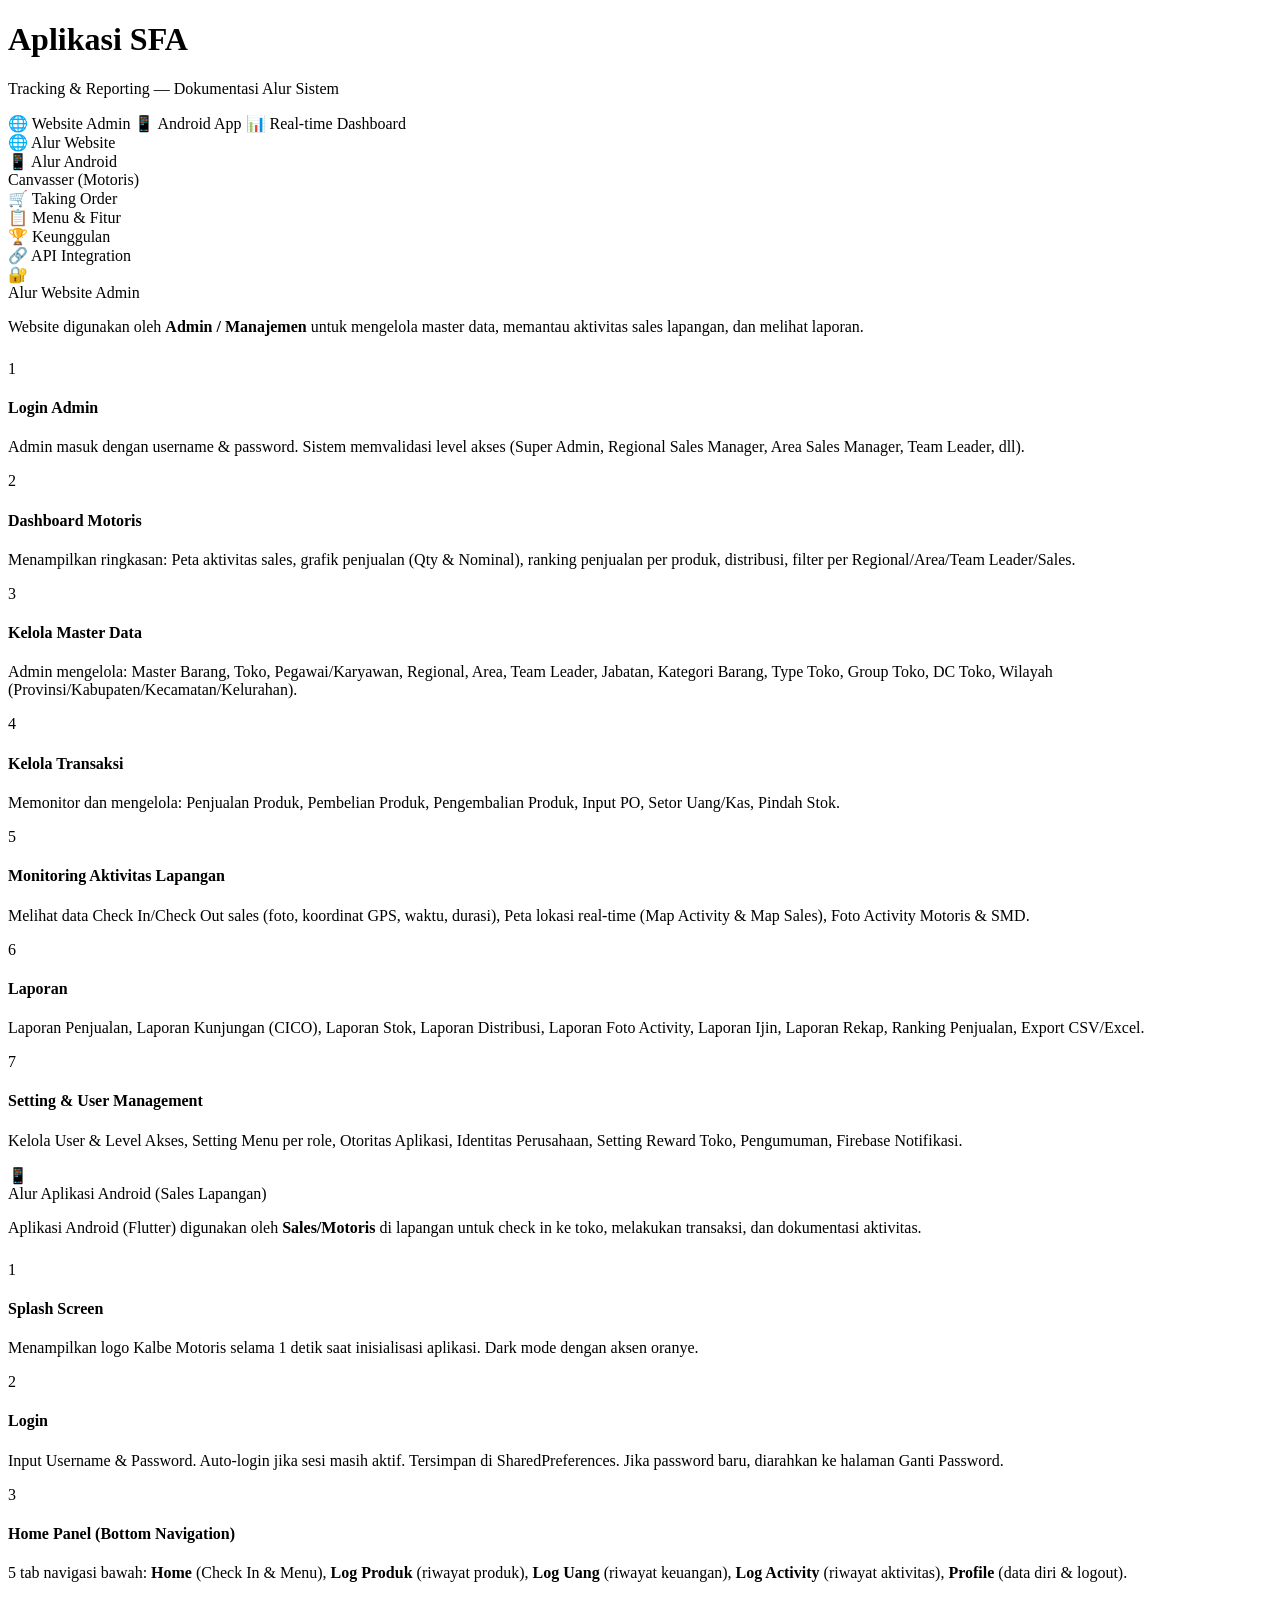
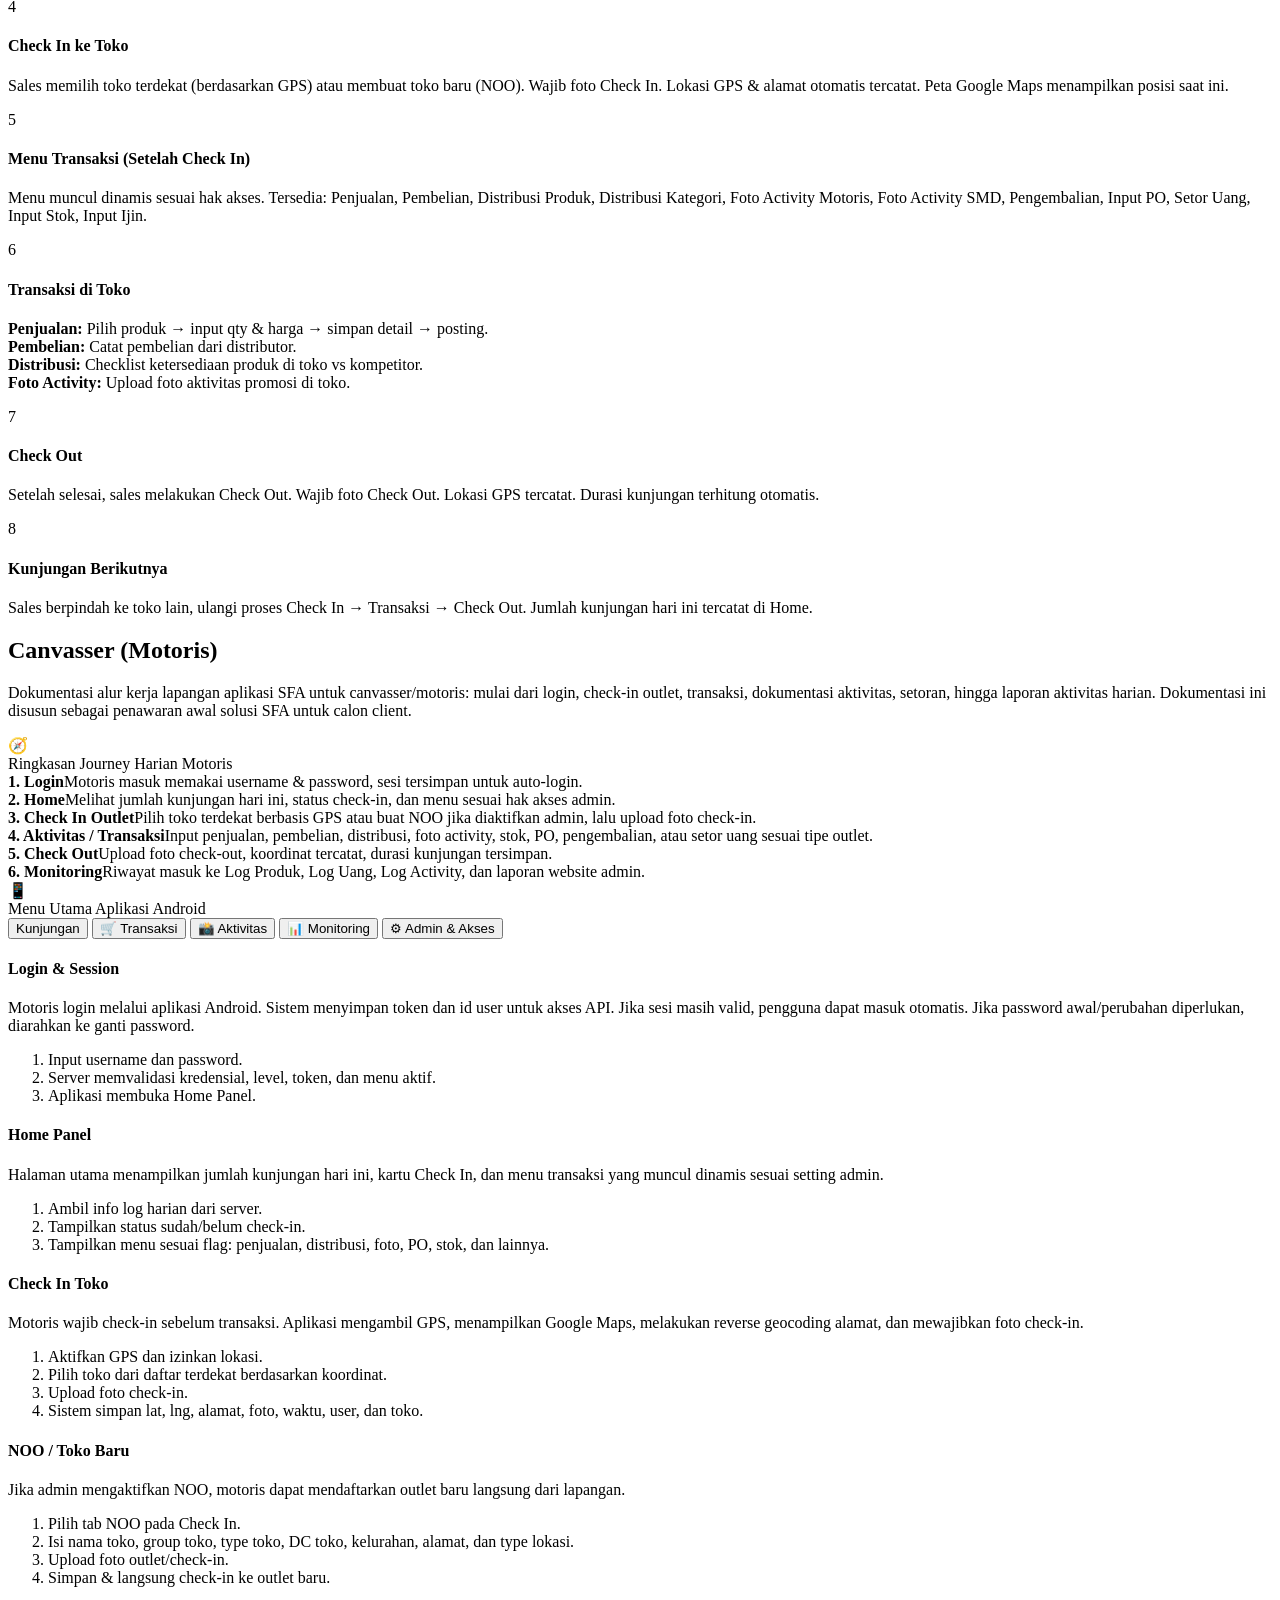
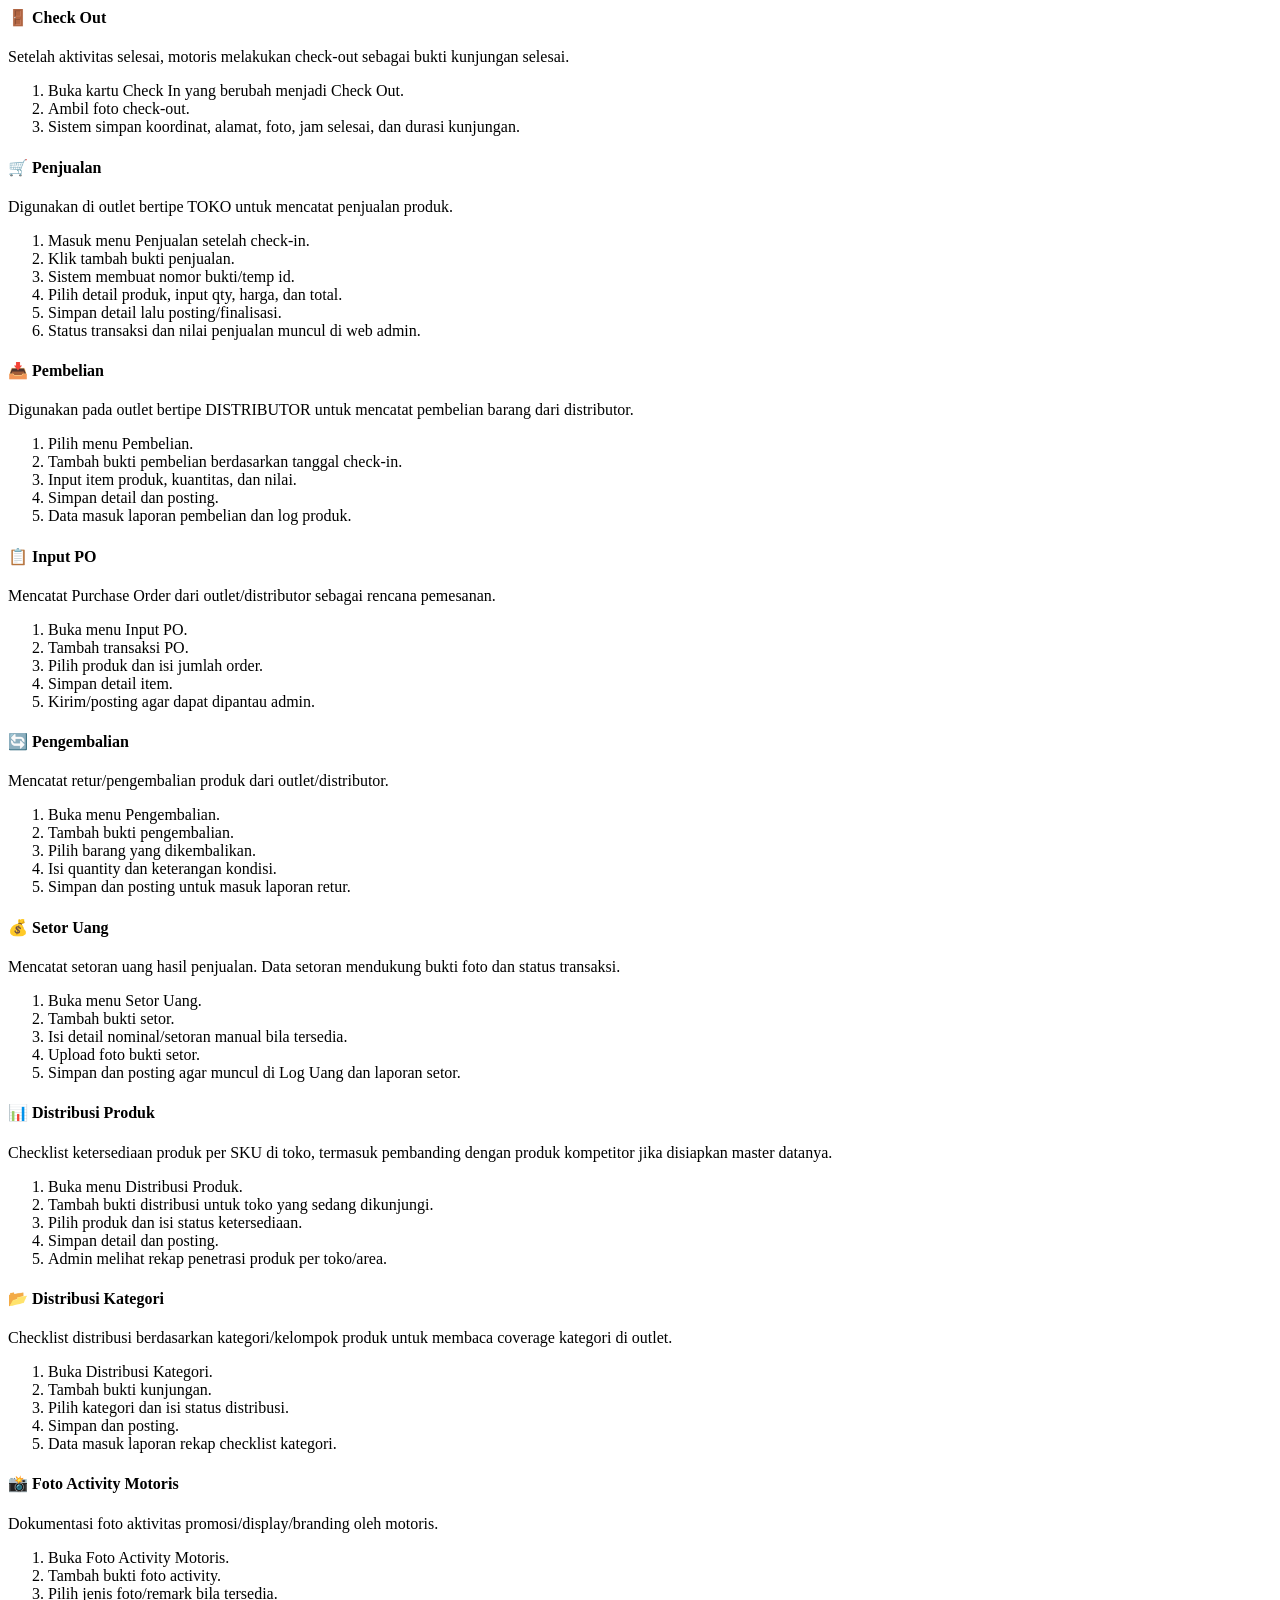
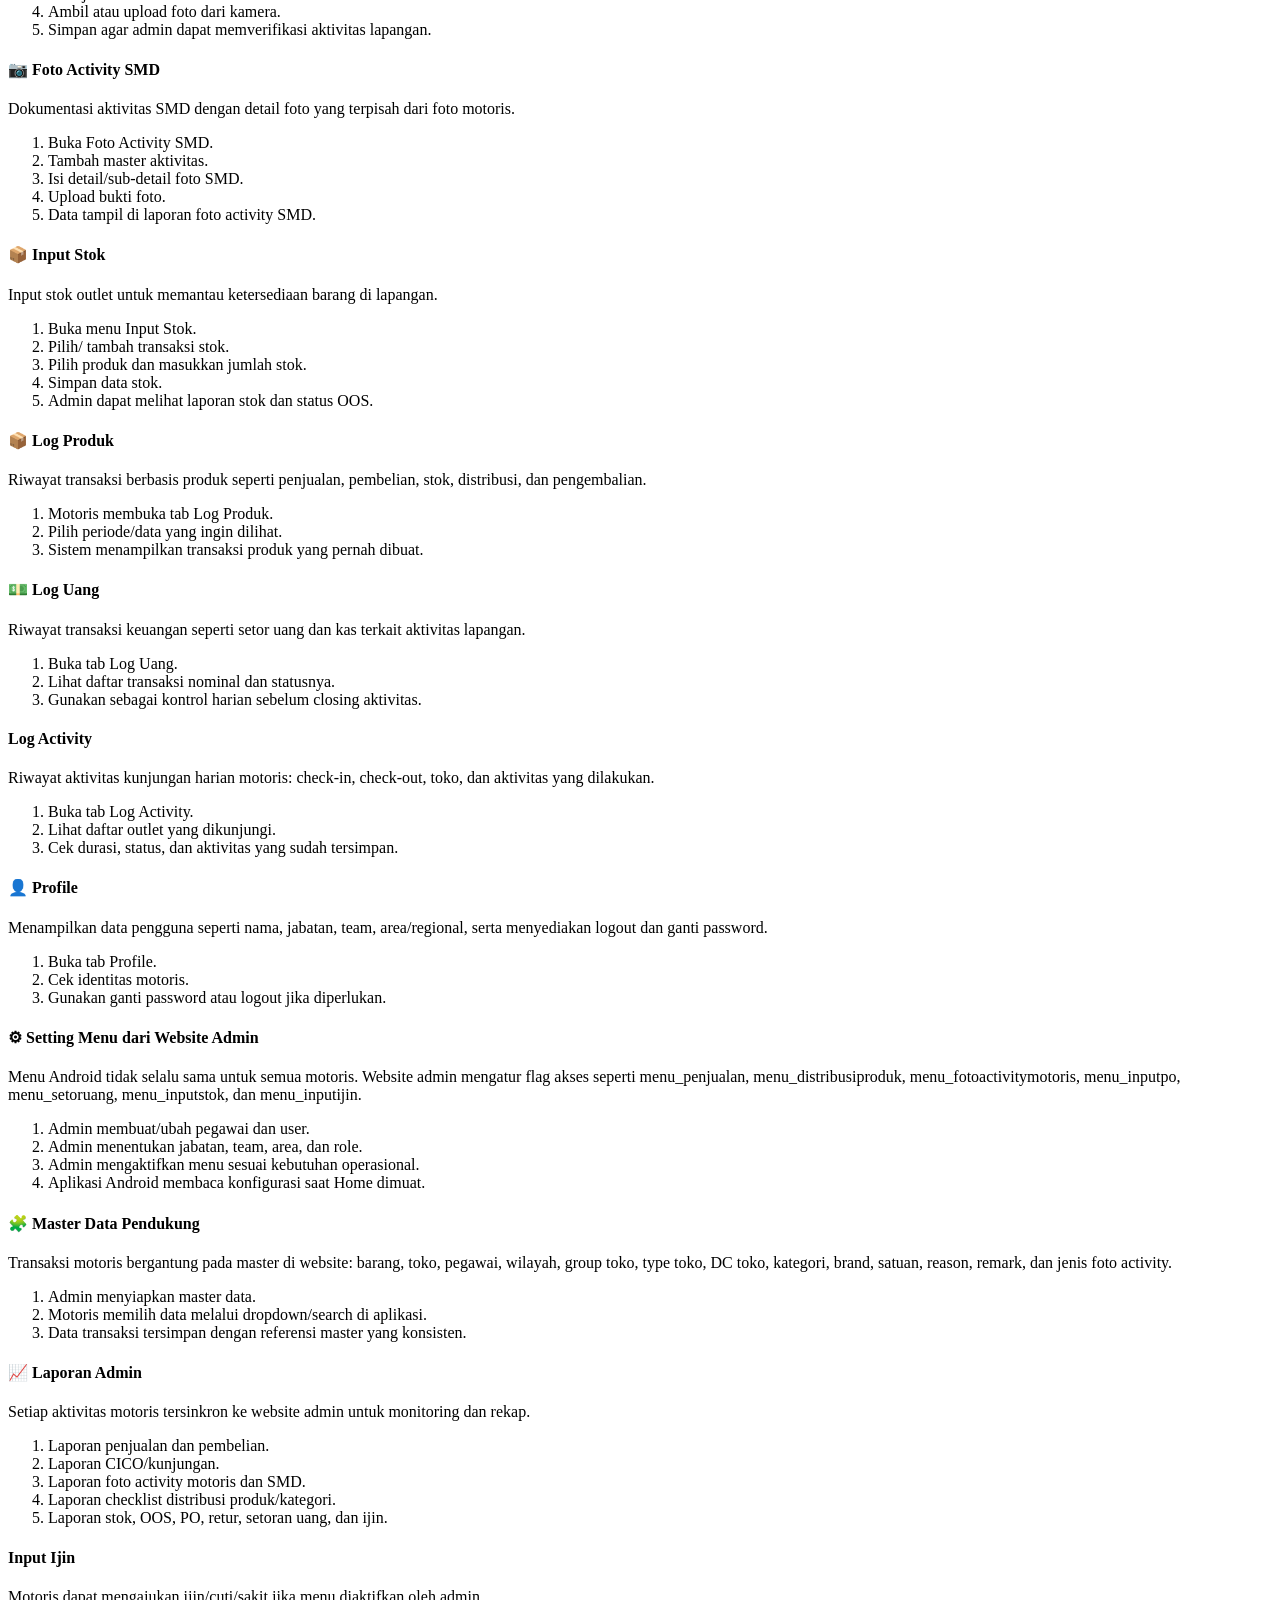
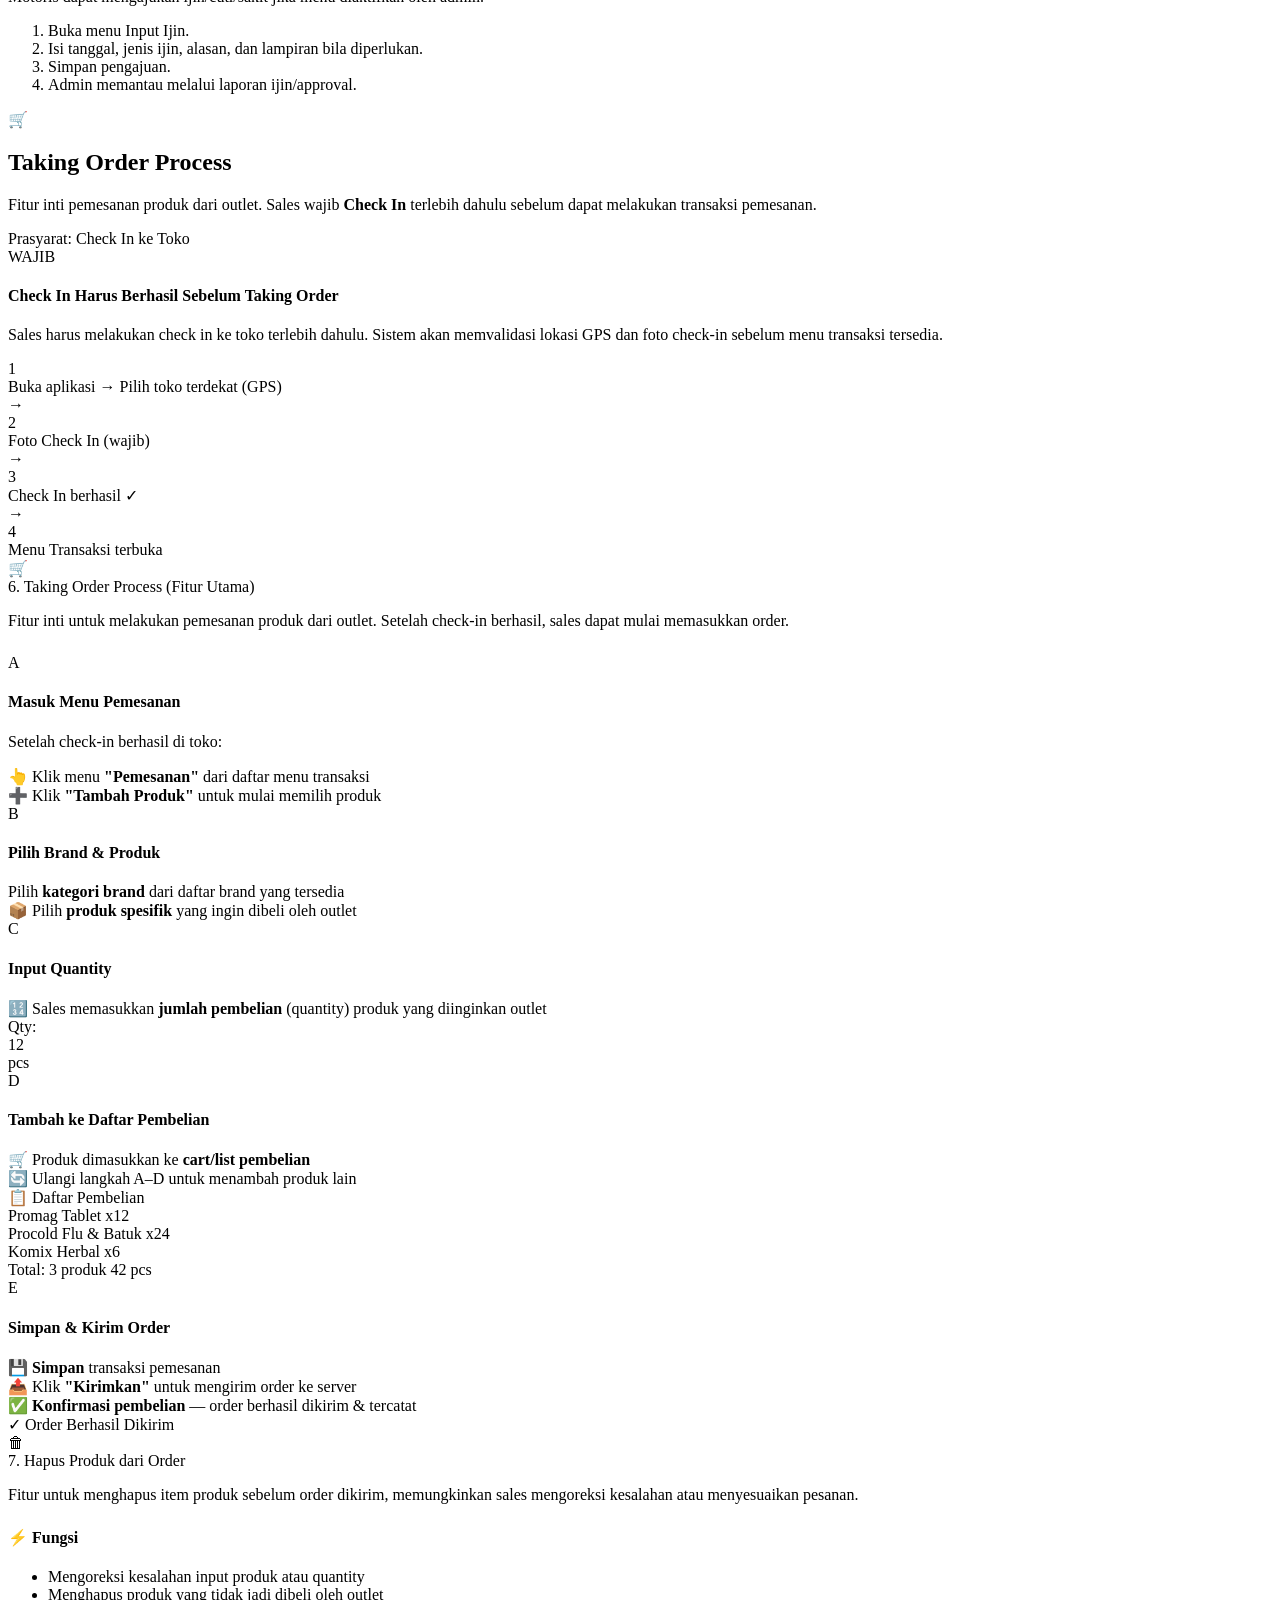
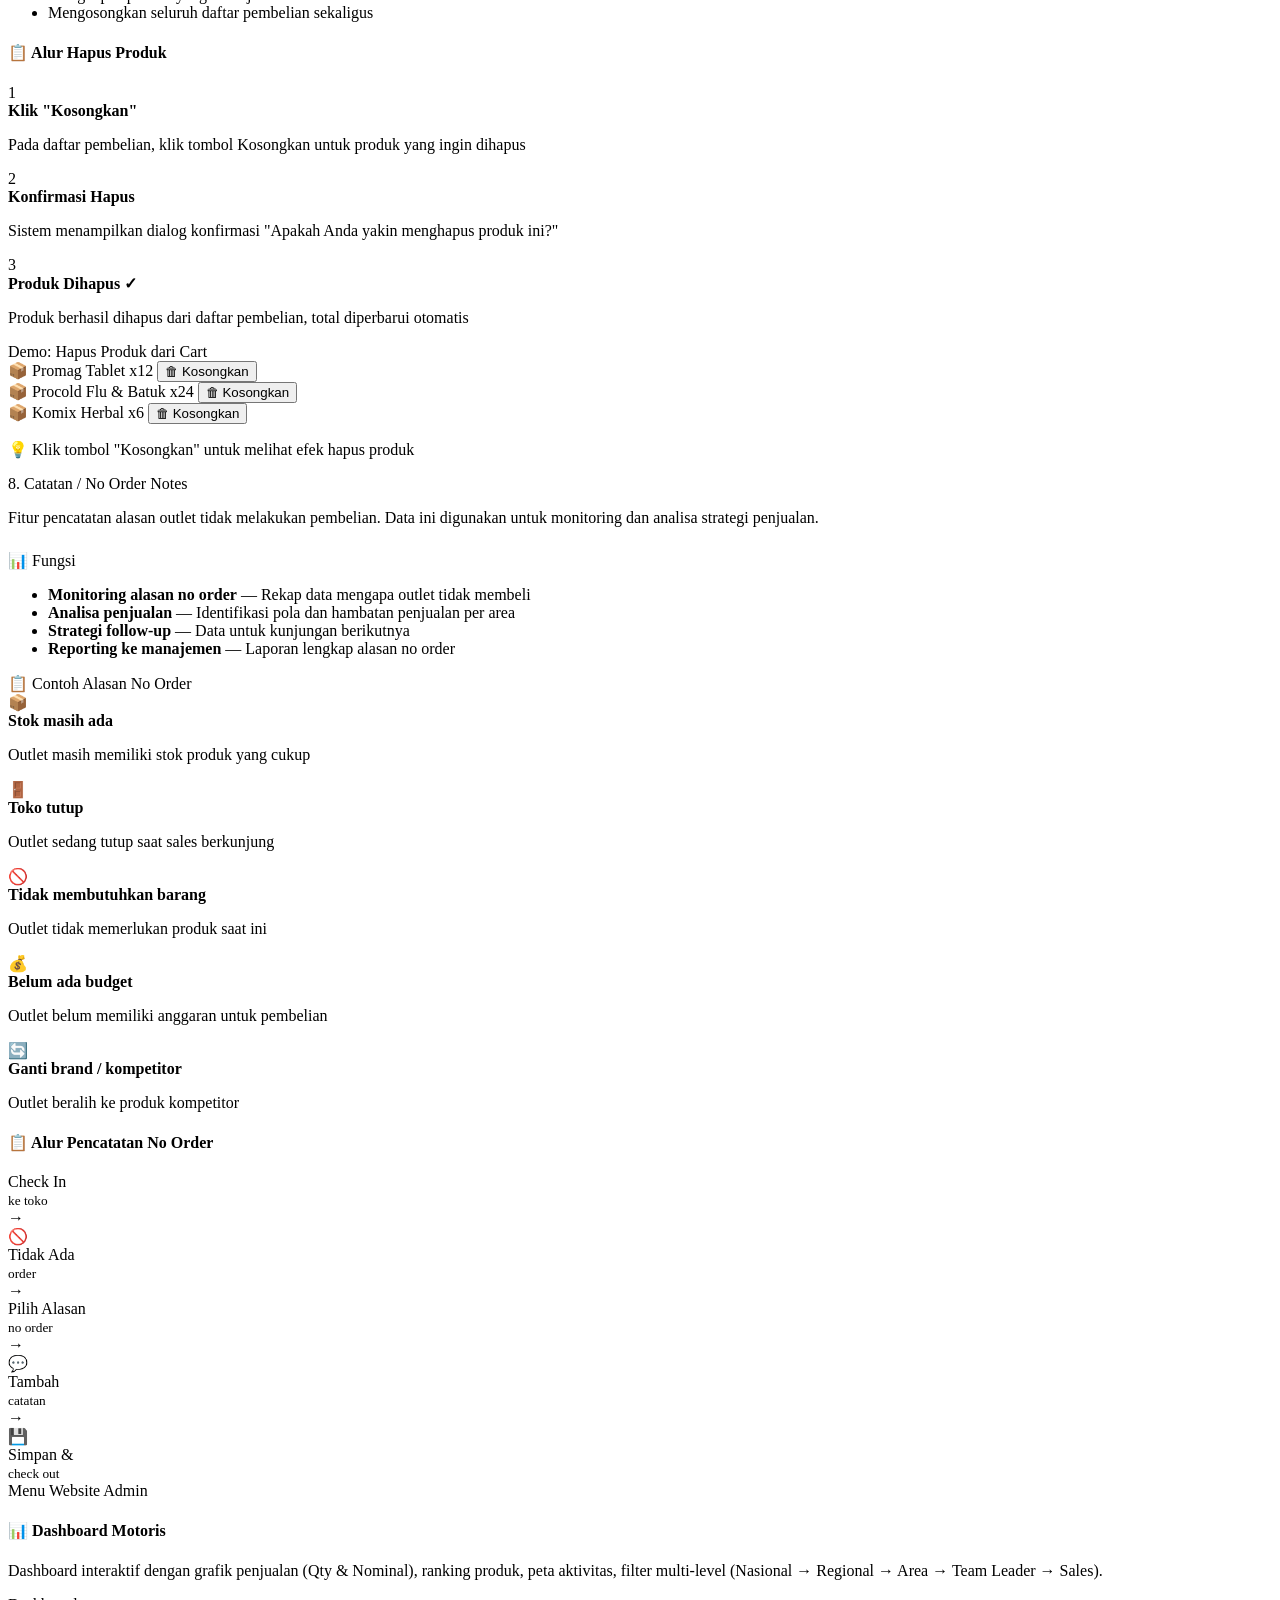
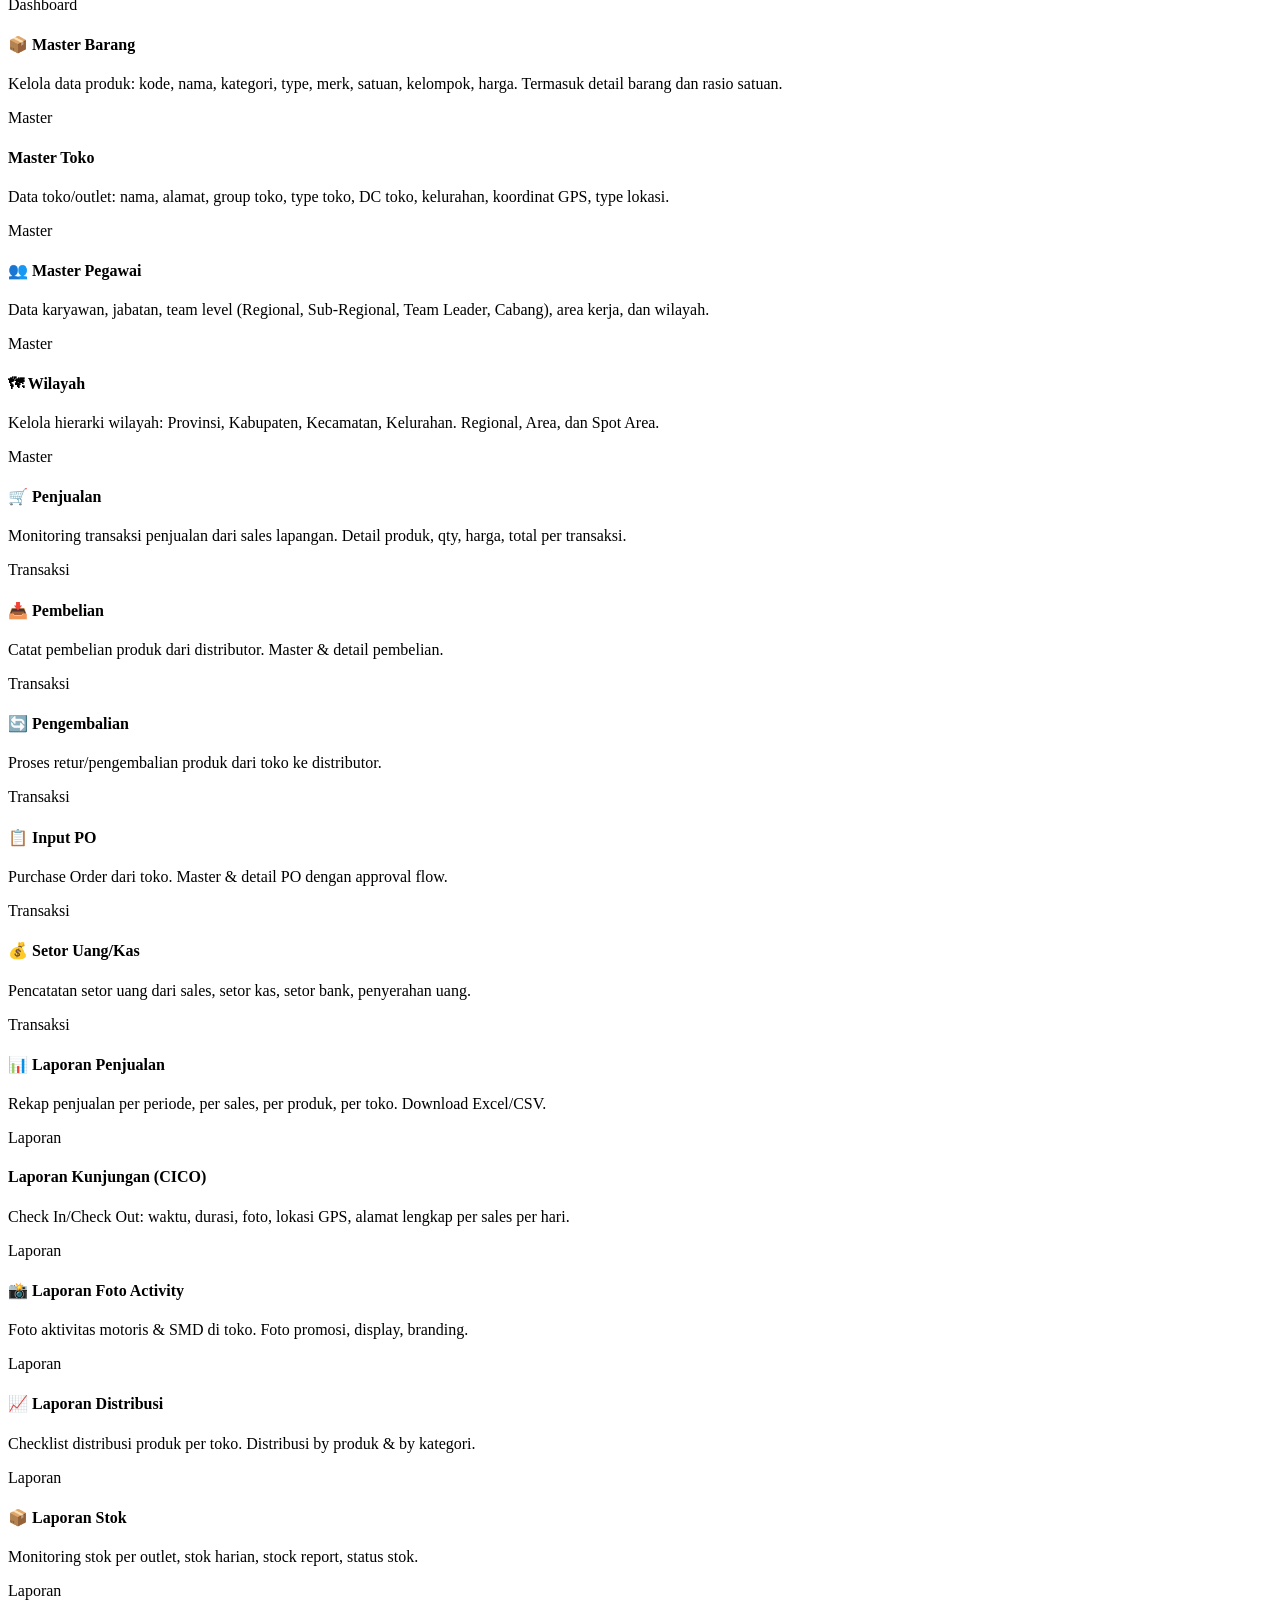
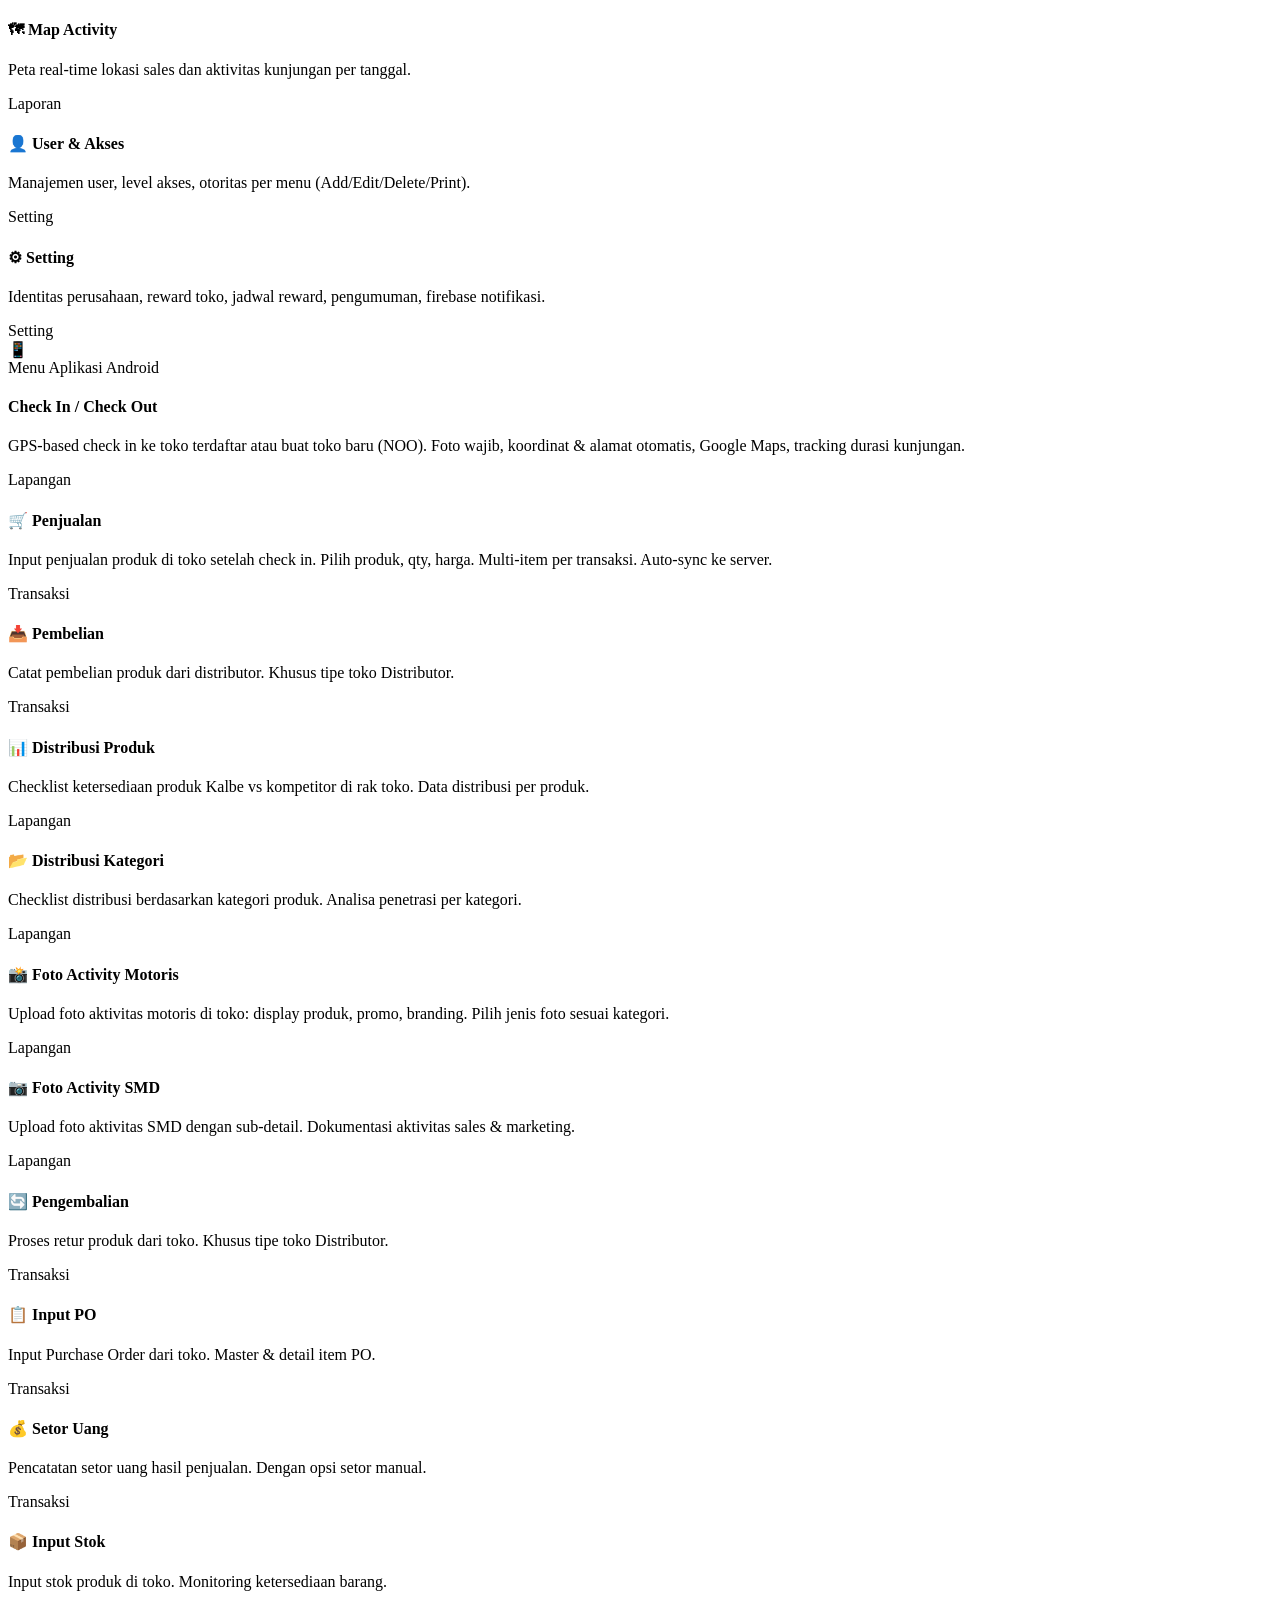
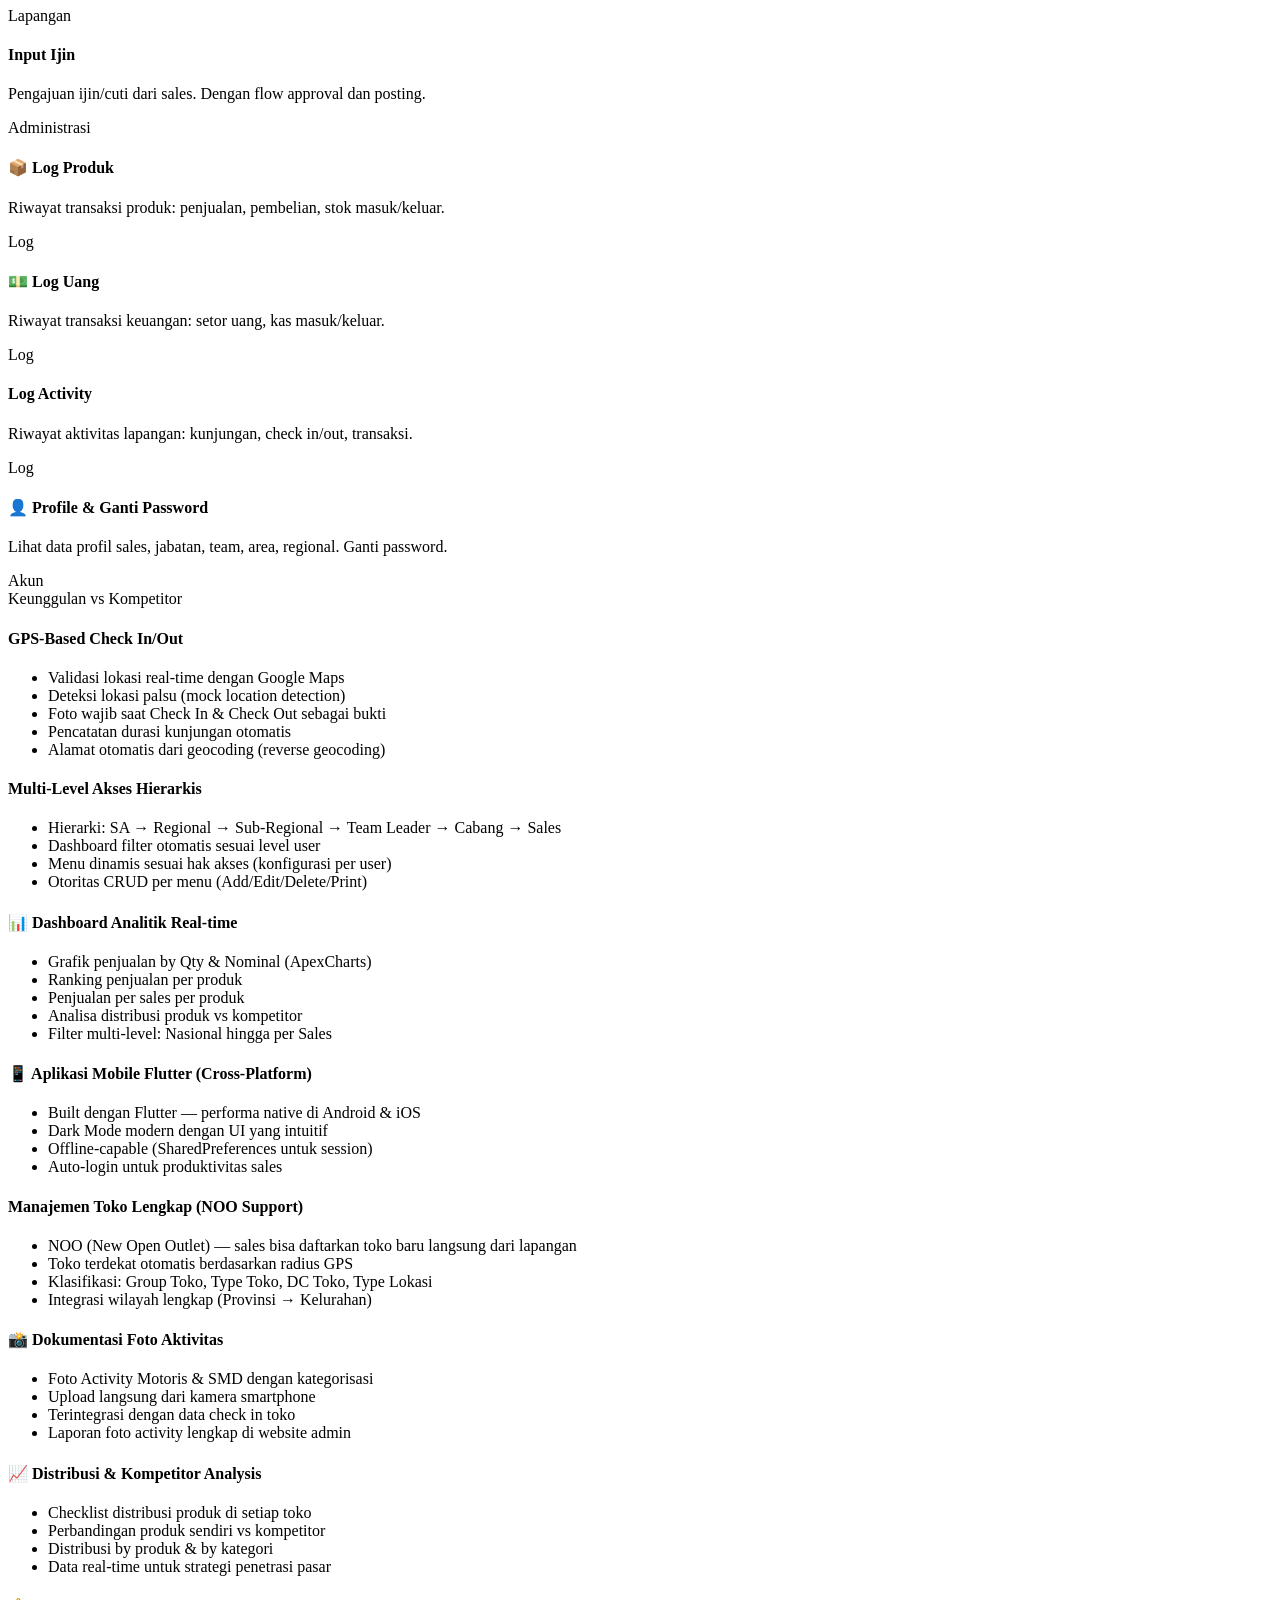
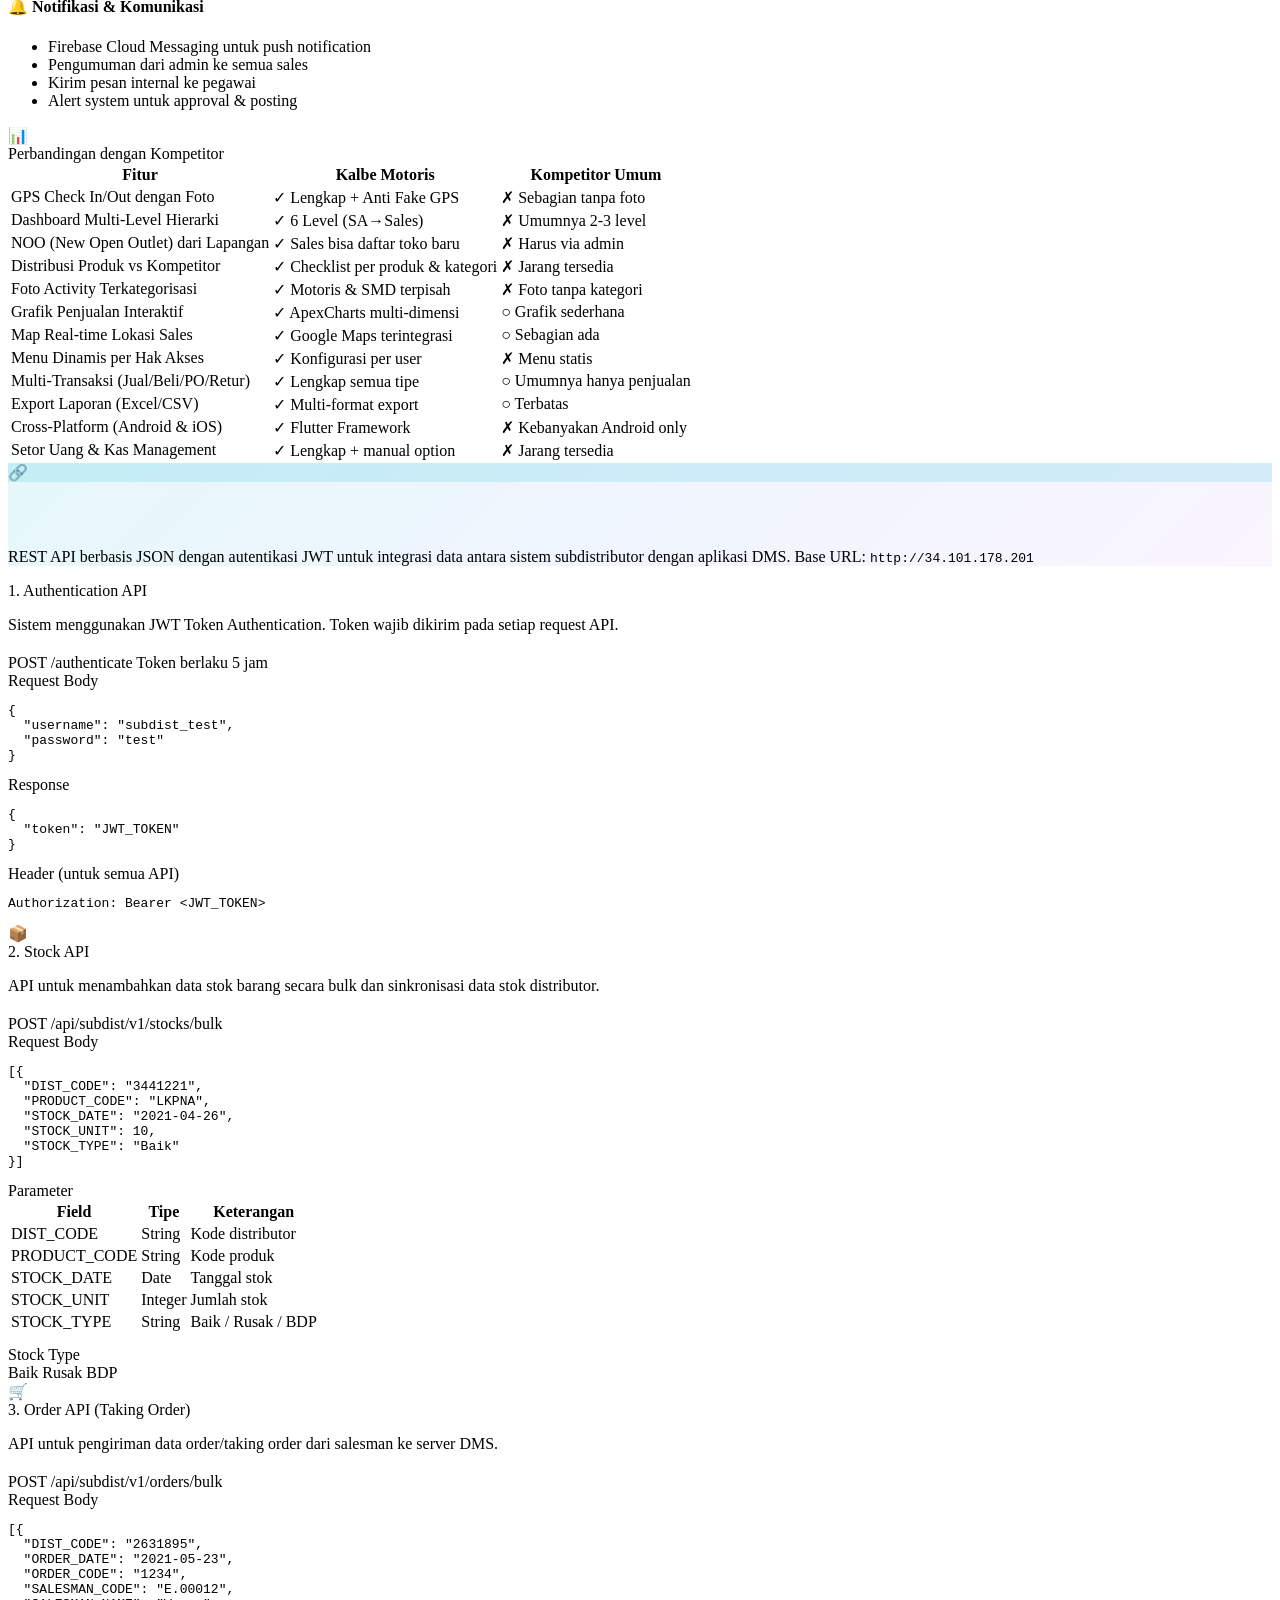
==== commit ef8750e8: "up cuy" ====
--- a/ag/index.html
+++ b/ag/index.html
@@ -1,4 +1,4 @@
-<!DOCTYPE html>
+﻿<!DOCTYPE html>
 <html lang="id">
 <head>
   <meta charset="UTF-8">
@@ -24,6 +24,7 @@
   <div class="tabs">
     <div class="tab active" onclick="showTab('web')">🌐 Alur Website</div>
     <div class="tab" onclick="showTab('android')">📱 Alur Android</div>
+    <div class="tab" onclick="showTab('canvasser')"> Canvasser (Motoris)</div>
     <div class="tab" onclick="showTab('order')">🛒 Taking Order</div>
     <div class="tab" onclick="showTab('menu')">📋 Menu &amp; Fitur</div>
     <div class="tab" onclick="showTab('keunggulan')">🏆 Keunggulan</div>
@@ -64,6 +65,90 @@
       </div>
     </div>
   </div>
+<div id="tab-canvasser" class="tab-content">
+  <div class="section">
+    <div class="cv-hero">
+      <div class="cv-hero-icon"></div>
+      <div>
+        <h2>Canvasser (Motoris)</h2>
+        <p>Dokumentasi alur kerja lapangan aplikasi SFA untuk canvasser/motoris: mulai dari login, check-in outlet, transaksi, dokumentasi aktivitas, setoran, hingga laporan aktivitas harian. Dokumentasi ini disusun sebagai penawaran awal solusi SFA untuk calon client.</p>
+      </div>
+    </div>
+  </div>
+
+  <div class="section">
+    <div class="section-title"><div class="icon icon-blue">🧭</div> Ringkasan Journey Harian Motoris</div>
+    <div class="cv-timeline">
+      <div class="cv-time"><b>1. Login</b><span>Motoris masuk memakai username & password, sesi tersimpan untuk auto-login.</span></div>
+      <div class="cv-time"><b>2. Home</b><span>Melihat jumlah kunjungan hari ini, status check-in, dan menu sesuai hak akses admin.</span></div>
+      <div class="cv-time"><b>3. Check In Outlet</b><span>Pilih toko terdekat berbasis GPS atau buat NOO jika diaktifkan admin, lalu upload foto check-in.</span></div>
+      <div class="cv-time"><b>4. Aktivitas / Transaksi</b><span>Input penjualan, pembelian, distribusi, foto activity, stok, PO, pengembalian, atau setor uang sesuai tipe outlet.</span></div>
+      <div class="cv-time"><b>5. Check Out</b><span>Upload foto check-out, koordinat tercatat, durasi kunjungan tersimpan.</span></div>
+      <div class="cv-time"><b>6. Monitoring</b><span>Riwayat masuk ke Log Produk, Log Uang, Log Activity, dan laporan website admin.</span></div>
+    </div>
+  </div>
+
+  <div class="section">
+    <div class="section-title"><div class="icon icon-orange">📱</div> Menu Utama Aplikasi Android</div>
+    <div class="cv-subtabs">
+      <button class="cv-sub-tab active" onclick="showCanvasserSub('kunjungan')"> Kunjungan</button>
+      <button class="cv-sub-tab" onclick="showCanvasserSub('transaksi')">🛒 Transaksi</button>
+      <button class="cv-sub-tab" onclick="showCanvasserSub('aktivitas')">📸 Aktivitas</button>
+      <button class="cv-sub-tab" onclick="showCanvasserSub('monitoring')">📊 Monitoring</button>
+      <button class="cv-sub-tab" onclick="showCanvasserSub('admin')">⚙ Admin & Akses</button>
+    </div>
+
+    <div id="cv-kunjungan" class="cv-sub-content active">
+      <div class="cv-feature-grid">
+        <div class="cv-feature-card"><h4> Login & Session</h4><p>Motoris login melalui aplikasi Android. Sistem menyimpan token dan id user untuk akses API. Jika sesi masih valid, pengguna dapat masuk otomatis. Jika password awal/perubahan diperlukan, diarahkan ke ganti password.</p><ol><li>Input username dan password.</li><li>Server memvalidasi kredensial, level, token, dan menu aktif.</li><li>Aplikasi membuka Home Panel.</li></ol></div>
+        <div class="cv-feature-card"><h4> Home Panel</h4><p>Halaman utama menampilkan jumlah kunjungan hari ini, kartu Check In, dan menu transaksi yang muncul dinamis sesuai setting admin.</p><ol><li>Ambil info log harian dari server.</li><li>Tampilkan status sudah/belum check-in.</li><li>Tampilkan menu sesuai flag: penjualan, distribusi, foto, PO, stok, dan lainnya.</li></ol></div>
+        <div class="cv-feature-card"><h4> Check In Toko</h4><p>Motoris wajib check-in sebelum transaksi. Aplikasi mengambil GPS, menampilkan Google Maps, melakukan reverse geocoding alamat, dan mewajibkan foto check-in.</p><ol><li>Aktifkan GPS dan izinkan lokasi.</li><li>Pilih toko dari daftar terdekat berdasarkan koordinat.</li><li>Upload foto check-in.</li><li>Sistem simpan lat, lng, alamat, foto, waktu, user, dan toko.</li></ol></div>
+        <div class="cv-feature-card"><h4> NOO / Toko Baru</h4><p>Jika admin mengaktifkan NOO, motoris dapat mendaftarkan outlet baru langsung dari lapangan.</p><ol><li>Pilih tab NOO pada Check In.</li><li>Isi nama toko, group toko, type toko, DC toko, kelurahan, alamat, dan type lokasi.</li><li>Upload foto outlet/check-in.</li><li>Simpan & langsung check-in ke outlet baru.</li></ol></div>
+        <div class="cv-feature-card"><h4>🚪 Check Out</h4><p>Setelah aktivitas selesai, motoris melakukan check-out sebagai bukti kunjungan selesai.</p><ol><li>Buka kartu Check In yang berubah menjadi Check Out.</li><li>Ambil foto check-out.</li><li>Sistem simpan koordinat, alamat, foto, jam selesai, dan durasi kunjungan.</li></ol></div>
+      </div>
+    </div>
+
+    <div id="cv-transaksi" class="cv-sub-content">
+      <div class="cv-feature-grid">
+        <div class="cv-feature-card"><h4>🛒 Penjualan</h4><p>Digunakan di outlet bertipe TOKO untuk mencatat penjualan produk.</p><ol><li>Masuk menu Penjualan setelah check-in.</li><li>Klik tambah bukti penjualan.</li><li>Sistem membuat nomor bukti/temp id.</li><li>Pilih detail produk, input qty, harga, dan total.</li><li>Simpan detail lalu posting/finalisasi.</li><li>Status transaksi dan nilai penjualan muncul di web admin.</li></ol></div>
+        <div class="cv-feature-card"><h4>📥 Pembelian</h4><p>Digunakan pada outlet bertipe DISTRIBUTOR untuk mencatat pembelian barang dari distributor.</p><ol><li>Pilih menu Pembelian.</li><li>Tambah bukti pembelian berdasarkan tanggal check-in.</li><li>Input item produk, kuantitas, dan nilai.</li><li>Simpan detail dan posting.</li><li>Data masuk laporan pembelian dan log produk.</li></ol></div>
+        <div class="cv-feature-card"><h4>📋 Input PO</h4><p>Mencatat Purchase Order dari outlet/distributor sebagai rencana pemesanan.</p><ol><li>Buka menu Input PO.</li><li>Tambah transaksi PO.</li><li>Pilih produk dan isi jumlah order.</li><li>Simpan detail item.</li><li>Kirim/posting agar dapat dipantau admin.</li></ol></div>
+        <div class="cv-feature-card"><h4>🔄 Pengembalian</h4><p>Mencatat retur/pengembalian produk dari outlet/distributor.</p><ol><li>Buka menu Pengembalian.</li><li>Tambah bukti pengembalian.</li><li>Pilih barang yang dikembalikan.</li><li>Isi quantity dan keterangan kondisi.</li><li>Simpan dan posting untuk masuk laporan retur.</li></ol></div>
+        <div class="cv-feature-card"><h4>💰 Setor Uang</h4><p>Mencatat setoran uang hasil penjualan. Data setoran mendukung bukti foto dan status transaksi.</p><ol><li>Buka menu Setor Uang.</li><li>Tambah bukti setor.</li><li>Isi detail nominal/setoran manual bila tersedia.</li><li>Upload foto bukti setor.</li><li>Simpan dan posting agar muncul di Log Uang dan laporan setor.</li></ol></div>
+      </div>
+    </div>
+
+    <div id="cv-aktivitas" class="cv-sub-content">
+      <div class="cv-feature-grid">
+        <div class="cv-feature-card"><h4>📊 Distribusi Produk</h4><p>Checklist ketersediaan produk per SKU di toko, termasuk pembanding dengan produk kompetitor jika disiapkan master datanya.</p><ol><li>Buka menu Distribusi Produk.</li><li>Tambah bukti distribusi untuk toko yang sedang dikunjungi.</li><li>Pilih produk dan isi status ketersediaan.</li><li>Simpan detail dan posting.</li><li>Admin melihat rekap penetrasi produk per toko/area.</li></ol></div>
+        <div class="cv-feature-card"><h4>📂 Distribusi Kategori</h4><p>Checklist distribusi berdasarkan kategori/kelompok produk untuk membaca coverage kategori di outlet.</p><ol><li>Buka Distribusi Kategori.</li><li>Tambah bukti kunjungan.</li><li>Pilih kategori dan isi status distribusi.</li><li>Simpan dan posting.</li><li>Data masuk laporan rekap checklist kategori.</li></ol></div>
+        <div class="cv-feature-card"><h4>📸 Foto Activity Motoris</h4><p>Dokumentasi foto aktivitas promosi/display/branding oleh motoris.</p><ol><li>Buka Foto Activity Motoris.</li><li>Tambah bukti foto activity.</li><li>Pilih jenis foto/remark bila tersedia.</li><li>Ambil atau upload foto dari kamera.</li><li>Simpan agar admin dapat memverifikasi aktivitas lapangan.</li></ol></div>
+        <div class="cv-feature-card"><h4>📷 Foto Activity SMD</h4><p>Dokumentasi aktivitas SMD dengan detail foto yang terpisah dari foto motoris.</p><ol><li>Buka Foto Activity SMD.</li><li>Tambah master aktivitas.</li><li>Isi detail/sub-detail foto SMD.</li><li>Upload bukti foto.</li><li>Data tampil di laporan foto activity SMD.</li></ol></div>
+        <div class="cv-feature-card"><h4>📦 Input Stok</h4><p>Input stok outlet untuk memantau ketersediaan barang di lapangan.</p><ol><li>Buka menu Input Stok.</li><li>Pilih/ tambah transaksi stok.</li><li>Pilih produk dan masukkan jumlah stok.</li><li>Simpan data stok.</li><li>Admin dapat melihat laporan stok dan status OOS.</li></ol></div>
+      </div>
+    </div>
+
+    <div id="cv-monitoring" class="cv-sub-content">
+      <div class="cv-feature-grid">
+        <div class="cv-feature-card"><h4>📦 Log Produk</h4><p>Riwayat transaksi berbasis produk seperti penjualan, pembelian, stok, distribusi, dan pengembalian.</p><ol><li>Motoris membuka tab Log Produk.</li><li>Pilih periode/data yang ingin dilihat.</li><li>Sistem menampilkan transaksi produk yang pernah dibuat.</li></ol></div>
+        <div class="cv-feature-card"><h4>💵 Log Uang</h4><p>Riwayat transaksi keuangan seperti setor uang dan kas terkait aktivitas lapangan.</p><ol><li>Buka tab Log Uang.</li><li>Lihat daftar transaksi nominal dan statusnya.</li><li>Gunakan sebagai kontrol harian sebelum closing aktivitas.</li></ol></div>
+        <div class="cv-feature-card"><h4> Log Activity</h4><p>Riwayat aktivitas kunjungan harian motoris: check-in, check-out, toko, dan aktivitas yang dilakukan.</p><ol><li>Buka tab Log Activity.</li><li>Lihat daftar outlet yang dikunjungi.</li><li>Cek durasi, status, dan aktivitas yang sudah tersimpan.</li></ol></div>
+        <div class="cv-feature-card"><h4>👤 Profile</h4><p>Menampilkan data pengguna seperti nama, jabatan, team, area/regional, serta menyediakan logout dan ganti password.</p><ol><li>Buka tab Profile.</li><li>Cek identitas motoris.</li><li>Gunakan ganti password atau logout jika diperlukan.</li></ol></div>
+      </div>
+    </div>
+
+    <div id="cv-admin" class="cv-sub-content">
+      <div class="cv-feature-grid">
+        <div class="cv-feature-card"><h4>⚙ Setting Menu dari Website Admin</h4><p>Menu Android tidak selalu sama untuk semua motoris. Website admin mengatur flag akses seperti menu_penjualan, menu_distribusiproduk, menu_fotoactivitymotoris, menu_inputpo, menu_setoruang, menu_inputstok, dan menu_inputijin.</p><ol><li>Admin membuat/ubah pegawai dan user.</li><li>Admin menentukan jabatan, team, area, dan role.</li><li>Admin mengaktifkan menu sesuai kebutuhan operasional.</li><li>Aplikasi Android membaca konfigurasi saat Home dimuat.</li></ol></div>
+        <div class="cv-feature-card"><h4>🧩 Master Data Pendukung</h4><p>Transaksi motoris bergantung pada master di website: barang, toko, pegawai, wilayah, group toko, type toko, DC toko, kategori, brand, satuan, reason, remark, dan jenis foto activity.</p><ol><li>Admin menyiapkan master data.</li><li>Motoris memilih data melalui dropdown/search di aplikasi.</li><li>Data transaksi tersimpan dengan referensi master yang konsisten.</li></ol></div>
+        <div class="cv-feature-card"><h4>📈 Laporan Admin</h4><p>Setiap aktivitas motoris tersinkron ke website admin untuk monitoring dan rekap.</p><ol><li>Laporan penjualan dan pembelian.</li><li>Laporan CICO/kunjungan.</li><li>Laporan foto activity motoris dan SMD.</li><li>Laporan checklist distribusi produk/kategori.</li><li>Laporan stok, OOS, PO, retur, setoran uang, dan ijin.</li></ol></div>
+        <div class="cv-feature-card"><h4> Input Ijin</h4><p>Motoris dapat mengajukan ijin/cuti/sakit jika menu diaktifkan oleh admin.</p><ol><li>Buka menu Input Ijin.</li><li>Isi tanggal, jenis ijin, alasan, dan lampiran bila diperlukan.</li><li>Simpan pengajuan.</li><li>Admin memantau melalui laporan ijin/approval.</li></ol></div>
+      </div>
+    </div>
+  </div>
+</div>
+
+
 
   <!-- ===== TAB: TAKING ORDER ===== -->
   <div id="tab-order" class="tab-content">
@@ -81,7 +166,7 @@
 
     <!-- Prerequisite: Check-in -->
     <div class="section">
-      <div class="section-title"><div class="icon icon-blue">📍</div> Prasyarat: Check In ke Toko</div>
+      <div class="section-title"><div class="icon icon-blue"></div> Prasyarat: Check In ke Toko</div>
       <div class="prereq-card">
         <div class="prereq-badge">WAJIB</div>
         <div class="prereq-content">
@@ -149,7 +234,7 @@
           <div class="order-step-body">
             <div class="order-action-list">
               <div class="order-action">
-                <span class="order-action-icon">🏷️</span>
+                <span class="order-action-icon"></span>
                 <span>Pilih <strong>kategori brand</strong> dari daftar brand yang tersedia</span>
               </div>
               <div class="order-action">
@@ -255,7 +340,7 @@
 
     <!-- Feature 7: Hapus Produk -->
     <div class="section">
-      <div class="section-title"><div class="icon icon-red">🗑️</div> 7. Hapus Produk dari Order</div>
+      <div class="section-title"><div class="icon icon-red">🗑</div> 7. Hapus Produk dari Order</div>
       <p style="color:var(--text2);margin-bottom:24px;">Fitur untuk menghapus item produk sebelum order dikirim, memungkinkan sales mengoreksi kesalahan atau menyesuaikan pesanan.</p>
       
       <div class="delete-feature-grid">
@@ -304,17 +389,17 @@
         <div class="delete-demo-item">
           <span class="delete-demo-product">📦 Promag Tablet</span>
           <span class="delete-demo-qty">x12</span>
-          <button class="delete-demo-btn" onclick="this.closest('.delete-demo-item').classList.add('removed')">🗑️ Kosongkan</button>
+          <button class="delete-demo-btn" onclick="this.closest('.delete-demo-item').classList.add('removed')">🗑 Kosongkan</button>
         </div>
         <div class="delete-demo-item">
           <span class="delete-demo-product">📦 Procold Flu & Batuk</span>
           <span class="delete-demo-qty">x24</span>
-          <button class="delete-demo-btn" onclick="this.closest('.delete-demo-item').classList.add('removed')">🗑️ Kosongkan</button>
+          <button class="delete-demo-btn" onclick="this.closest('.delete-demo-item').classList.add('removed')">🗑 Kosongkan</button>
         </div>
         <div class="delete-demo-item">
           <span class="delete-demo-product">📦 Komix Herbal</span>
           <span class="delete-demo-qty">x6</span>
-          <button class="delete-demo-btn" onclick="this.closest('.delete-demo-item').classList.add('removed')">🗑️ Kosongkan</button>
+          <button class="delete-demo-btn" onclick="this.closest('.delete-demo-item').classList.add('removed')">🗑 Kosongkan</button>
         </div>
         <p class="delete-demo-hint">💡 Klik tombol "Kosongkan" untuk melihat efek hapus produk</p>
       </div>
@@ -322,7 +407,7 @@
 
     <!-- Feature 8: Catatan / No Order Notes -->
     <div class="section">
-      <div class="section-title"><div class="icon icon-purple">📝</div> 8. Catatan / No Order Notes</div>
+      <div class="section-title"><div class="icon icon-purple"></div> 8. Catatan / No Order Notes</div>
       <p style="color:var(--text2);margin-bottom:24px;">Fitur pencatatan alasan outlet tidak melakukan pembelian. Data ini digunakan untuk monitoring dan analisa strategi penjualan.</p>
       
       <div class="noorder-grid">
@@ -393,7 +478,7 @@
         <h4 class="noorder-flow-title">📋 Alur Pencatatan No Order</h4>
         <div class="noorder-flow">
           <div class="noorder-flow-step">
-            <div class="noorder-flow-icon">📍</div>
+            <div class="noorder-flow-icon"></div>
             <div class="noorder-flow-label">Check In<br><small>ke toko</small></div>
           </div>
           <div class="noorder-flow-arrow">→</div>
@@ -403,7 +488,7 @@
           </div>
           <div class="noorder-flow-arrow">→</div>
           <div class="noorder-flow-step">
-            <div class="noorder-flow-icon">📝</div>
+            <div class="noorder-flow-icon"></div>
             <div class="noorder-flow-label">Pilih Alasan<br><small>no order</small></div>
           </div>
           <div class="noorder-flow-arrow">→</div>
@@ -426,26 +511,26 @@
   <div id="tab-menu" class="tab-content">
     <!-- Website Menus -->
     <div class="section">
-      <div class="section-title"><div class="icon icon-orange">🌐</div> Menu Website Admin</div>
+      <div class="section-title"><div class="icon icon-orange"></div> Menu Website Admin</div>
       <div class="menu-grid">
         <div class="menu-card"><h4><span class="emoji">📊</span> Dashboard Motoris</h4><p>Dashboard interaktif dengan grafik penjualan (Qty & Nominal), ranking produk, peta aktivitas, filter multi-level (Nasional → Regional → Area → Team Leader → Sales).</p><span class="tag tag-laporan">Dashboard</span></div>
         <div class="menu-card"><h4><span class="emoji">📦</span> Master Barang</h4><p>Kelola data produk: kode, nama, kategori, type, merk, satuan, kelompok, harga. Termasuk detail barang dan rasio satuan.</p><span class="tag tag-master">Master</span></div>
-        <div class="menu-card"><h4><span class="emoji">🏪</span> Master Toko</h4><p>Data toko/outlet: nama, alamat, group toko, type toko, DC toko, kelurahan, koordinat GPS, type lokasi.</p><span class="tag tag-master">Master</span></div>
+        <div class="menu-card"><h4><span class="emoji"></span> Master Toko</h4><p>Data toko/outlet: nama, alamat, group toko, type toko, DC toko, kelurahan, koordinat GPS, type lokasi.</p><span class="tag tag-master">Master</span></div>
         <div class="menu-card"><h4><span class="emoji">👥</span> Master Pegawai</h4><p>Data karyawan, jabatan, team level (Regional, Sub-Regional, Team Leader, Cabang), area kerja, dan wilayah.</p><span class="tag tag-master">Master</span></div>
-        <div class="menu-card"><h4><span class="emoji">🗺️</span> Wilayah</h4><p>Kelola hierarki wilayah: Provinsi, Kabupaten, Kecamatan, Kelurahan. Regional, Area, dan Spot Area.</p><span class="tag tag-master">Master</span></div>
+        <div class="menu-card"><h4><span class="emoji">🗺</span> Wilayah</h4><p>Kelola hierarki wilayah: Provinsi, Kabupaten, Kecamatan, Kelurahan. Regional, Area, dan Spot Area.</p><span class="tag tag-master">Master</span></div>
         <div class="menu-card"><h4><span class="emoji">🛒</span> Penjualan</h4><p>Monitoring transaksi penjualan dari sales lapangan. Detail produk, qty, harga, total per transaksi.</p><span class="tag tag-transaksi">Transaksi</span></div>
         <div class="menu-card"><h4><span class="emoji">📥</span> Pembelian</h4><p>Catat pembelian produk dari distributor. Master & detail pembelian.</p><span class="tag tag-transaksi">Transaksi</span></div>
         <div class="menu-card"><h4><span class="emoji">🔄</span> Pengembalian</h4><p>Proses retur/pengembalian produk dari toko ke distributor.</p><span class="tag tag-transaksi">Transaksi</span></div>
         <div class="menu-card"><h4><span class="emoji">📋</span> Input PO</h4><p>Purchase Order dari toko. Master & detail PO dengan approval flow.</p><span class="tag tag-transaksi">Transaksi</span></div>
         <div class="menu-card"><h4><span class="emoji">💰</span> Setor Uang/Kas</h4><p>Pencatatan setor uang dari sales, setor kas, setor bank, penyerahan uang.</p><span class="tag tag-transaksi">Transaksi</span></div>
         <div class="menu-card"><h4><span class="emoji">📊</span> Laporan Penjualan</h4><p>Rekap penjualan per periode, per sales, per produk, per toko. Download Excel/CSV.</p><span class="tag tag-laporan">Laporan</span></div>
-        <div class="menu-card"><h4><span class="emoji">📍</span> Laporan Kunjungan (CICO)</h4><p>Check In/Check Out: waktu, durasi, foto, lokasi GPS, alamat lengkap per sales per hari.</p><span class="tag tag-laporan">Laporan</span></div>
+        <div class="menu-card"><h4><span class="emoji"></span> Laporan Kunjungan (CICO)</h4><p>Check In/Check Out: waktu, durasi, foto, lokasi GPS, alamat lengkap per sales per hari.</p><span class="tag tag-laporan">Laporan</span></div>
         <div class="menu-card"><h4><span class="emoji">📸</span> Laporan Foto Activity</h4><p>Foto aktivitas motoris & SMD di toko. Foto promosi, display, branding.</p><span class="tag tag-laporan">Laporan</span></div>
         <div class="menu-card"><h4><span class="emoji">📈</span> Laporan Distribusi</h4><p>Checklist distribusi produk per toko. Distribusi by produk & by kategori.</p><span class="tag tag-laporan">Laporan</span></div>
         <div class="menu-card"><h4><span class="emoji">📦</span> Laporan Stok</h4><p>Monitoring stok per outlet, stok harian, stock report, status stok.</p><span class="tag tag-laporan">Laporan</span></div>
-        <div class="menu-card"><h4><span class="emoji">🗺️</span> Map Activity</h4><p>Peta real-time lokasi sales dan aktivitas kunjungan per tanggal.</p><span class="tag tag-laporan">Laporan</span></div>
+        <div class="menu-card"><h4><span class="emoji">🗺</span> Map Activity</h4><p>Peta real-time lokasi sales dan aktivitas kunjungan per tanggal.</p><span class="tag tag-laporan">Laporan</span></div>
         <div class="menu-card"><h4><span class="emoji">👤</span> User & Akses</h4><p>Manajemen user, level akses, otoritas per menu (Add/Edit/Delete/Print).</p><span class="tag tag-setting">Setting</span></div>
-        <div class="menu-card"><h4><span class="emoji">⚙️</span> Setting</h4><p>Identitas perusahaan, reward toko, jadwal reward, pengumuman, firebase notifikasi.</p><span class="tag tag-setting">Setting</span></div>
+        <div class="menu-card"><h4><span class="emoji">⚙</span> Setting</h4><p>Identitas perusahaan, reward toko, jadwal reward, pengumuman, firebase notifikasi.</p><span class="tag tag-setting">Setting</span></div>
       </div>
     </div>
 
@@ -453,7 +538,7 @@
     <div class="section">
       <div class="section-title"><div class="icon icon-blue">📱</div> Menu Aplikasi Android</div>
       <div class="menu-grid">
-        <div class="menu-card"><h4><span class="emoji">📍</span> Check In / Check Out</h4><p>GPS-based check in ke toko terdaftar atau buat toko baru (NOO). Foto wajib, koordinat & alamat otomatis, Google Maps, tracking durasi kunjungan.</p><span class="tag tag-field">Lapangan</span></div>
+        <div class="menu-card"><h4><span class="emoji"></span> Check In / Check Out</h4><p>GPS-based check in ke toko terdaftar atau buat toko baru (NOO). Foto wajib, koordinat & alamat otomatis, Google Maps, tracking durasi kunjungan.</p><span class="tag tag-field">Lapangan</span></div>
         <div class="menu-card"><h4><span class="emoji">🛒</span> Penjualan</h4><p>Input penjualan produk di toko setelah check in. Pilih produk, qty, harga. Multi-item per transaksi. Auto-sync ke server.</p><span class="tag tag-transaksi">Transaksi</span></div>
         <div class="menu-card"><h4><span class="emoji">📥</span> Pembelian</h4><p>Catat pembelian produk dari distributor. Khusus tipe toko Distributor.</p><span class="tag tag-transaksi">Transaksi</span></div>
         <div class="menu-card"><h4><span class="emoji">📊</span> Distribusi Produk</h4><p>Checklist ketersediaan produk Kalbe vs kompetitor di rak toko. Data distribusi per produk.</p><span class="tag tag-field">Lapangan</span></div>
@@ -464,10 +549,10 @@
         <div class="menu-card"><h4><span class="emoji">📋</span> Input PO</h4><p>Input Purchase Order dari toko. Master & detail item PO.</p><span class="tag tag-transaksi">Transaksi</span></div>
         <div class="menu-card"><h4><span class="emoji">💰</span> Setor Uang</h4><p>Pencatatan setor uang hasil penjualan. Dengan opsi setor manual.</p><span class="tag tag-transaksi">Transaksi</span></div>
         <div class="menu-card"><h4><span class="emoji">📦</span> Input Stok</h4><p>Input stok produk di toko. Monitoring ketersediaan barang.</p><span class="tag tag-field">Lapangan</span></div>
-        <div class="menu-card"><h4><span class="emoji">📝</span> Input Ijin</h4><p>Pengajuan ijin/cuti dari sales. Dengan flow approval dan posting.</p><span class="tag tag-setting">Administrasi</span></div>
+        <div class="menu-card"><h4><span class="emoji"></span> Input Ijin</h4><p>Pengajuan ijin/cuti dari sales. Dengan flow approval dan posting.</p><span class="tag tag-setting">Administrasi</span></div>
         <div class="menu-card"><h4><span class="emoji">📦</span> Log Produk</h4><p>Riwayat transaksi produk: penjualan, pembelian, stok masuk/keluar.</p><span class="tag tag-laporan">Log</span></div>
         <div class="menu-card"><h4><span class="emoji">💵</span> Log Uang</h4><p>Riwayat transaksi keuangan: setor uang, kas masuk/keluar.</p><span class="tag tag-laporan">Log</span></div>
-        <div class="menu-card"><h4><span class="emoji">🏃</span> Log Activity</h4><p>Riwayat aktivitas lapangan: kunjungan, check in/out, transaksi.</p><span class="tag tag-laporan">Log</span></div>
+        <div class="menu-card"><h4><span class="emoji"></span> Log Activity</h4><p>Riwayat aktivitas lapangan: kunjungan, check in/out, transaksi.</p><span class="tag tag-laporan">Log</span></div>
         <div class="menu-card"><h4><span class="emoji">👤</span> Profile & Ganti Password</h4><p>Lihat data profil sales, jabatan, team, area, regional. Ganti password.</p><span class="tag tag-setting">Akun</span></div>
       </div>
     </div>
@@ -476,10 +561,10 @@
   <!-- ===== TAB: KEUNGGULAN ===== -->
   <div id="tab-keunggulan" class="tab-content">
     <div class="section">
-      <div class="section-title"><div class="icon icon-green">🏆</div> Keunggulan vs Kompetitor</div>
+      <div class="section-title"><div class="icon icon-green"></div> Keunggulan vs Kompetitor</div>
       <div class="adv-grid">
         <div class="adv-card">
-          <h4>📍 GPS-Based Check In/Out</h4>
+          <h4> GPS-Based Check In/Out</h4>
           <ul>
             <li>Validasi lokasi real-time dengan Google Maps</li>
             <li>Deteksi lokasi palsu (mock location detection)</li>
@@ -489,7 +574,7 @@
           </ul>
         </div>
         <div class="adv-card">
-          <h4>🔐 Multi-Level Akses Hierarkis</h4>
+          <h4> Multi-Level Akses Hierarkis</h4>
           <ul>
             <li>Hierarki: SA → Regional → Sub-Regional → Team Leader → Cabang → Sales</li>
             <li>Dashboard filter otomatis sesuai level user</li>
@@ -517,7 +602,7 @@
           </ul>
         </div>
         <div class="adv-card">
-          <h4>🏪 Manajemen Toko Lengkap (NOO Support)</h4>
+          <h4> Manajemen Toko Lengkap (NOO Support)</h4>
           <ul>
             <li>NOO (New Open Outlet) — sales bisa daftarkan toko baru langsung dari lapangan</li>
             <li>Toko terdekat otomatis berdasarkan radius GPS</li>
@@ -602,13 +687,13 @@
 
     <!-- Authentication -->
     <div class="section">
-      <div class="section-title"><div class="icon icon-cyan">🔐</div> 1. Authentication API</div>
+      <div class="section-title"><div class="icon icon-cyan"></div> 1. Authentication API</div>
       <p style="color:var(--text2);margin-bottom:20px;">Sistem menggunakan JWT Token Authentication. Token wajib dikirim pada setiap request API.</p>
       <div class="api-card">
         <div class="api-method-bar">
           <span class="api-method post">POST</span>
           <span class="api-endpoint">/authenticate</span>
-          <span class="api-badge-expire">⏱ Token berlaku 5 jam</span>
+          <span class="api-badge-expire"> Token berlaku 5 jam</span>
         </div>
         <div class="api-body-grid">
           <div>
@@ -784,7 +869,7 @@
           </div>
         </div>
         <div class="api-card" style="padding:24px;">
-          <div class="api-label">❌ Error Response</div>
+          <div class="api-label"> Error Response</div>
           <pre class="api-pre">{
   "status": "BAD_REQUEST",
   "timestamp": "2021-06-18 08:36:13",
@@ -824,7 +909,7 @@
         <h4 class="noorder-flow-title">Flow Integrasi System-to-System</h4>
         <div class="noorder-flow">
           <div class="noorder-flow-step" style="--hover-color:var(--cyan);">
-            <div class="noorder-flow-icon" style="background:rgba(6,182,212,.1);">🔐</div>
+            <div class="noorder-flow-icon" style="background:rgba(6,182,212,.1);"></div>
             <div class="noorder-flow-label">Authenticate<br><small>JWT Login</small></div>
           </div>
           <div class="noorder-flow-arrow" style="color:var(--cyan);">→</div>
@@ -848,7 +933,7 @@
 
     <!-- Tech Architecture -->
     <div class="section">
-      <div class="section-title"><div class="icon icon-cyan">⚙️</div> 8. Teknologi & Arsitektur</div>
+      <div class="section-title"><div class="icon icon-cyan">⚙</div> 8. Teknologi & Arsitektur</div>
       <div class="api-tech-grid">
         <div class="adv-card">
           <h4>🛠 Teknologi</h4>
@@ -860,7 +945,7 @@
           </ul>
         </div>
         <div class="adv-card">
-          <h4>📐 Karakteristik</h4>
+          <h4> Karakteristik</h4>
           <ul>
             <li>Stateless Architecture</li>
             <li>Secure Authentication (JWT 5 jam)</li>
@@ -889,6 +974,14 @@
   document.getElementById('tab-' + id).classList.add('active');
   event.target.classList.add('active');
   window.scrollTo({ top: 200, behavior: 'smooth' });
+}
+
+// Canvasser sub-tab
+function showCanvasserSub(subId) {
+  document.querySelectorAll('.cv-sub-content').forEach(el => el.classList.remove('active'));
+  document.querySelectorAll('.cv-sub-tab').forEach(el => el.classList.remove('active'));
+  document.getElementById('cv-' + subId).classList.add('active');
+  event.target.classList.add('active');
 }
 
 // Intersection Observer for scroll animations
@@ -901,10 +994,11 @@
   });
 }, observerOptions);
 
-document.querySelectorAll('.order-flow-step, .delete-card, .noorder-card, .noorder-flow-step').forEach(el => {
+document.querySelectorAll('.order-flow-step, .delete-card, .noorder-card, .noorder-flow-step, .cv-feature-card').forEach(el => {
   el.classList.add('animate-on-scroll');
   observer.observe(el);
 });
 </script>
 </body>
 </html>
+
